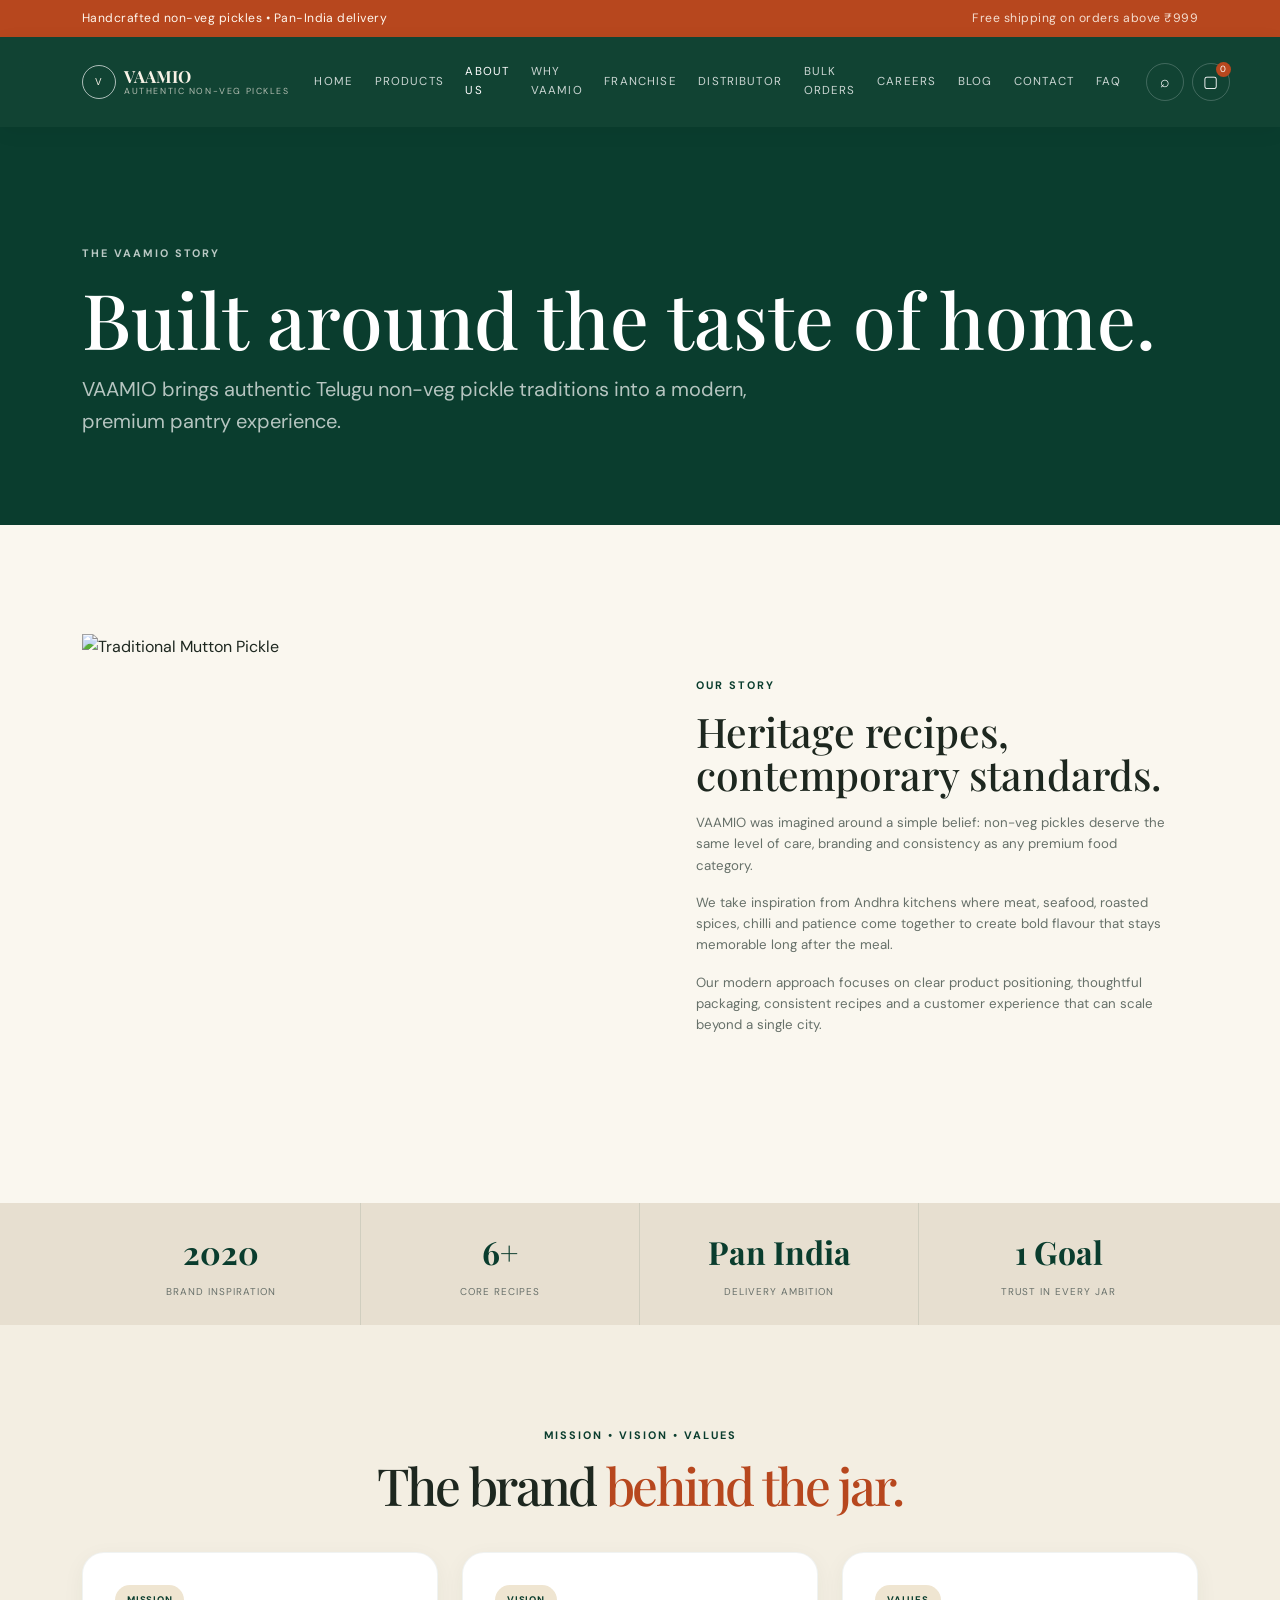
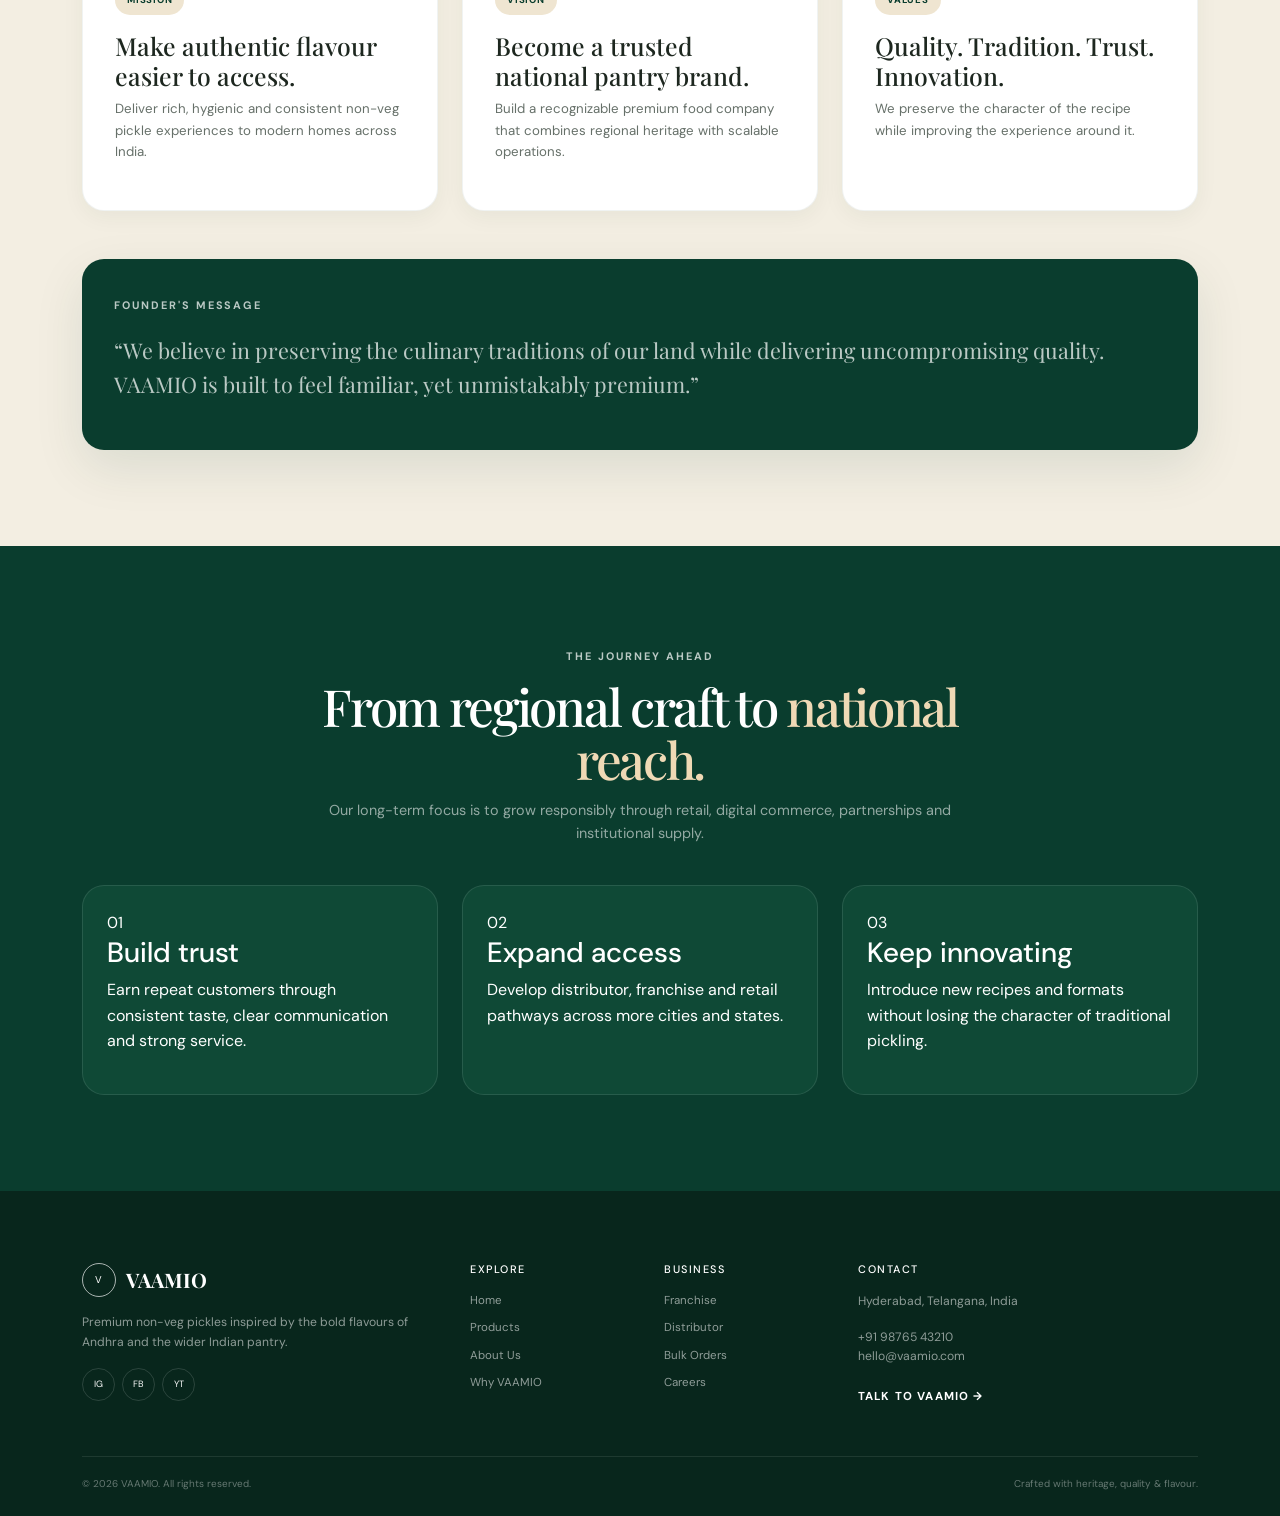
==== about.html @ 987600a8 "Initial Files" ====
<!DOCTYPE html>
<html lang="en">
    <head>
        <meta charset="UTF-8">
        <meta name="viewport" content="width=device-width, initial-scale=1.0">
        <meta name="description" content="Learn about VAAMIO, its Andhra-inspired non-veg pickle philosophy and brand journey.">
        <meta name="theme-color" content="#0a3d2e">
        <title>
            About VAAMIO | Our Story
        </title>
        <link href="https://cdn.jsdelivr.net/npm/bootstrap@5.3.3/dist/css/bootstrap.min.css" rel="stylesheet">
        <link href="https://fonts.googleapis.com/css2?family=DM+Sans:wght@400;500;600;700&family=Playfair+Display:wght@500;600;700&display=swap" rel="stylesheet">
        <link rel="stylesheet" href="index.css">
    </head>
    <body>
        <div class="announcement-bar">
            <div class="container d-flex justify-content-between align-items-center gap-3 flex-wrap">
                <span>
                    Handcrafted non-veg pickles • Pan-India delivery
                </span>
                <span class="announcement-right">
                    Free shipping on orders above ₹999
                </span>
            </div>
        </div>
        <header class="site-header sticky-top">
            <nav class="navbar navbar-expand-xl navbar-dark">
                <div class="container py-2">
                    <a class="navbar-brand d-flex align-items-center gap-2" href="index.html">
                        <span class="brand-mark">
                            V
                        </span>
                        <span>
                            <strong>
                                VAAMIO
                            </strong>
                            <small>
                                Authentic Non-Veg Pickles
                            </small>
                        </span>
                    </a>
                    <button class="navbar-toggler" type="button" data-bs-toggle="collapse" data-bs-target="#mainNav">
                        <span class="navbar-toggler-icon">
                        </span>
                    </button>
                    <div class="collapse navbar-collapse" id="mainNav">
                        <ul class="navbar-nav ms-auto align-items-xl-center gap-xl-1">
                            <li class="nav-item">
                                <a class="nav-link " href="index.html">
                                    Home
                                </a>
                            </li>
                            <li class="nav-item">
                                <a class="nav-link " href="products.html">
                                    Products
                                </a>
                            </li>
                            <li class="nav-item">
                                <a class="nav-link active" href="about.html">
                                    About Us
                                </a>
                            </li>
                            <li class="nav-item">
                                <a class="nav-link " href="why-vaamio.html">
                                    Why VAAMIO
                                </a>
                            </li>
                            <li class="nav-item">
                                <a class="nav-link " href="franchise.html">
                                    Franchise
                                </a>
                            </li>
                            <li class="nav-item">
                                <a class="nav-link " href="distributor.html">
                                    Distributor
                                </a>
                            </li>
                            <li class="nav-item">
                                <a class="nav-link " href="bulk-orders.html">
                                    Bulk Orders
                                </a>
                            </li>
                            <li class="nav-item">
                                <a class="nav-link " href="careers.html">
                                    Careers
                                </a>
                            </li>
                            <li class="nav-item">
                                <a class="nav-link " href="blog.html">
                                    Blog
                                </a>
                            </li>
                            <li class="nav-item">
                                <a class="nav-link " href="contact.html">
                                    Contact
                                </a>
                            </li>
                            <li class="nav-item">
                                <a class="nav-link " href="faq.html">
                                    FAQ
                                </a>
                            </li>
                        </ul>
                        <div class="nav-actions ms-xl-3 mt-3 mt-xl-0 d-flex align-items-center gap-2">
                            <button class="icon-btn" aria-label="Search" data-bs-toggle="modal" data-bs-target="#searchModal">
                                ⌕
                            </button>
                            <button class="icon-btn cart-btn" aria-label="Cart" data-bs-toggle="offcanvas" data-bs-target="#cartCanvas">
                                ▢
                                <span id="cartCount">
                                    0
                                </span>
                            </button>
                        </div>
                    </div>
                </div>
            </nav>
        </header>
        <main>
            <section class="page-hero">
                <div class="container">
                    <span class="eyebrow">
                        THE VAAMIO STORY
                    </span>
                    <h1 class="mt-3">
                        Built around the taste of home.
                    </h1>
                    <p class="mt-3 fs-5">
                        VAAMIO brings authentic Telugu non-veg pickle traditions into a modern, premium pantry experience.
                    </p>
                </div>
            </section>
            <section class="section-shell light-section">
                <div class="container">
                    <div class="row g-5 align-items-center">
                        <div class="col-lg-6 story-image">
                            <img src="https://chachaspickle.in/cdn/shop/files/chacha_s_mutton_product_image.webp?v=1768806171" alt="Traditional Mutton Pickle" loading="lazy" onerror="this.src='https://placehold.co/800x800/e8dfce/0a3d2e?text=Traditional+Mutton+Pickle';">
                        </div>
                        <div class="col-lg-6 story-copy">
                            <span class="eyebrow dark">
                                OUR STORY
                            </span>
                            <h3>
                                Heritage recipes, contemporary standards.
                            </h3>
                            <p>
                                VAAMIO was imagined around a simple belief: non-veg pickles deserve the same level of care, branding and consistency as any premium food category.
                            </p>
                            <p>
                                We take inspiration from Andhra kitchens where meat, seafood, roasted spices, chilli and patience come together to create bold flavour that stays memorable long after the meal.
                            </p>
                            <p>
                                Our modern approach focuses on clear product positioning, thoughtful packaging, consistent recipes and a customer experience that can scale beyond a single city.
                            </p>
                        </div>
                    </div>
                </div>
            </section>
            <section class="stat-strip">
                <div class="container">
                    <div class="row g-0">
                        <div class="col-md-3 stat-box">
                            <strong>
                                2020
                            </strong>
                            <span>
                                Brand inspiration
                            </span>
                        </div>
                        <div class="col-md-3 stat-box">
                            <strong>
                                6+
                            </strong>
                            <span>
                                Core recipes
                            </span>
                        </div>
                        <div class="col-md-3 stat-box">
                            <strong>
                                Pan India
                            </strong>
                            <span>
                                Delivery ambition
                            </span>
                        </div>
                        <div class="col-md-3 stat-box">
                            <strong>
                                1 Goal
                            </strong>
                            <span>
                                Trust in every jar
                            </span>
                        </div>
                    </div>
                </div>
            </section>
            <section class="section-shell">
                <div class="container">
                    <div class="section-heading text-center">
                        <span class="eyebrow dark">
                            MISSION • VISION • VALUES
                        </span>
                        <h2>
                            The brand
                            <span>
                                behind the jar.
                            </span>
                        </h2>
                    </div>
                    <div class="row g-4">
                        <div class="col-lg-4">
                            <article class="info-card">
                                <span class="badge-soft">
                                    MISSION
                                </span>
                                <h3 class="mt-3">
                                    Make authentic flavour easier to access.
                                </h3>
                                <p>
                                    Deliver rich, hygienic and consistent non-veg pickle experiences to modern homes across India.
                                </p>
                            </article>
                        </div>
                        <div class="col-lg-4">
                            <article class="info-card">
                                <span class="badge-soft">
                                    VISION
                                </span>
                                <h3 class="mt-3">
                                    Become a trusted national pantry brand.
                                </h3>
                                <p>
                                    Build a recognizable premium food company that combines regional heritage with scalable operations.
                                </p>
                            </article>
                        </div>
                        <div class="col-lg-4">
                            <article class="info-card">
                                <span class="badge-soft">
                                    VALUES
                                </span>
                                <h3 class="mt-3">
                                    Quality. Tradition. Trust. Innovation.
                                </h3>
                                <p>
                                    We preserve the character of the recipe while improving the experience around it.
                                </p>
                            </article>
                        </div>
                    </div>
                    <div class="quote-card mt-5">
                        <span class="eyebrow">
                            FOUNDER'S MESSAGE
                        </span>
                        <p class="mt-3">
                            “We believe in preserving the culinary traditions of our land while delivering uncompromising quality. VAAMIO is built to feel familiar, yet unmistakably premium.”
                        </p>
                    </div>
                </div>
            </section>
            <section class="journal-section">
                <div class="container">
                    <div class="section-heading text-center light-heading">
                        <span class="eyebrow">
                            THE JOURNEY AHEAD
                        </span>
                        <h2>
                            From regional craft to
                            <span>
                                national reach.
                            </span>
                        </h2>
                        <p>
                            Our long-term focus is to grow responsibly through retail, digital commerce, partnerships and institutional supply.
                        </p>
                    </div>
                    <div class="row g-4">
                        <div class="col-md-4">
                            <article class="journal-card p-4">
                                <span>
                                    01
                                </span>
                                <h3>
                                    Build trust
                                </h3>
                                <p>
                                    Earn repeat customers through consistent taste, clear communication and strong service.
                                </p>
                            </article>
                        </div>
                        <div class="col-md-4">
                            <article class="journal-card p-4">
                                <span>
                                    02
                                </span>
                                <h3>
                                    Expand access
                                </h3>
                                <p>
                                    Develop distributor, franchise and retail pathways across more cities and states.
                                </p>
                            </article>
                        </div>
                        <div class="col-md-4">
                            <article class="journal-card p-4">
                                <span>
                                    03
                                </span>
                                <h3>
                                    Keep innovating
                                </h3>
                                <p>
                                    Introduce new recipes and formats without losing the character of traditional pickling.
                                </p>
                            </article>
                        </div>
                    </div>
                </div>
            </section>
        </main>
        <footer class="site-footer">
            <div class="container">
                <div class="row g-5">
                    <div class="col-lg-4">
                        <a class="footer-brand" href="index.html">
                            <span class="brand-mark">
                                V
                            </span>
                            <strong>
                                VAAMIO
                            </strong>
                        </a>
                        <p class="mt-3">
                            Premium non-veg pickles inspired by the bold flavours of Andhra and the wider Indian pantry.
                        </p>
                        <div class="social-links">
                            <a href="#">
                                IG
                            </a>
                            <a href="#">
                                FB
                            </a>
                            <a href="#">
                                YT
                            </a>
                        </div>
                    </div>
                    <div class="col-6 col-lg-2">
                        <h5>
                            Explore
                        </h5>
                        <div class="footer-links">
                            <a href="index.html">
                                Home
                            </a>
                            <a href="products.html">
                                Products
                            </a>
                            <a href="about.html">
                                About Us
                            </a>
                            <a href="why-vaamio.html">
                                Why VAAMIO
                            </a>
                        </div>
                    </div>
                    <div class="col-6 col-lg-2">
                        <h5>
                            Business
                        </h5>
                        <div class="footer-links">
                            <a href="franchise.html">
                                Franchise
                            </a>
                            <a href="distributor.html">
                                Distributor
                            </a>
                            <a href="bulk-orders.html">
                                Bulk Orders
                            </a>
                            <a href="careers.html">
                                Careers
                            </a>
                        </div>
                    </div>
                    <div class="col-lg-4">
                        <h5>
                            Contact
                        </h5>
                        <p>
                            Hyderabad, Telangana, India
                        </p>
                        <p>
                            +91 98765 43210
                            <br>
                            hello@vaamio.com
                        </p>
                        <a class="text-link" href="contact.html">
                            Talk to VAAMIO →
                        </a>
                    </div>
                </div>
                <div class="footer-bottom d-flex flex-column flex-md-row justify-content-between gap-2 mt-5">
                    <span>
                        © 2026 VAAMIO. All rights reserved.
                    </span>
                    <span>
                        Crafted with heritage, quality & flavour.
                    </span>
                </div>
            </div>
        </footer>
        <div class="modal fade" id="searchModal" tabindex="-1">
            <div class="modal-dialog modal-dialog-centered">
                <div class="modal-content search-modal">
                    <div class="modal-header border-0">
                        <h5 class="modal-title">
                            Search VAAMIO
                        </h5>
                        <button type="button" class="btn-close" data-bs-dismiss="modal">
                        </button>
                    </div>
                    <div class="modal-body pt-0">
                        <input id="searchInput" class="form-control search-input" type="search" placeholder="Try chicken, prawn, mutton...">
                        <div class="search-hints">
                            <button data-search="chicken">
                                Chicken
                            </button>
                            <button data-search="prawn">
                                Prawn
                            </button>
                            <button data-search="mutton">
                                Mutton
                            </button>
                            <button data-search="fish">
                                Fish
                            </button>
                        </div>
                    </div>
                </div>
            </div>
        </div>
        <div class="offcanvas offcanvas-end cart-canvas" tabindex="-1" id="cartCanvas">
            <div class="offcanvas-header">
                <h5>
                    Your cart
                </h5>
                <button type="button" class="btn-close" data-bs-dismiss="offcanvas">
                </button>
            </div>
            <div class="offcanvas-body d-flex flex-column">
                <div id="cartItems" class="cart-items">
                    <div class="empty-cart">
                        Your cart is waiting for its first jar.
                    </div>
                </div>
                <div class="mt-auto pt-4 border-top">
                    <div class="d-flex justify-content-between mb-3">
                        <strong>
                            Subtotal
                        </strong>
                        <strong id="cartTotal">
                            ₹0
                        </strong>
                    </div>
                    <button class="btn btn-dark-green w-100" id="checkoutBtn">
                        Proceed to checkout
                    </button>
                </div>
            </div>
        </div>
        <div class="toast-container position-fixed bottom-0 end-0 p-3">
            <div id="siteToast" class="toast align-items-center border-0">
                <div class="d-flex">
                    <div class="toast-body">
                        Added to cart.
                    </div>
                    <button type="button" class="btn-close me-2 m-auto" data-bs-dismiss="toast">
                    </button>
                </div>
            </div>
        </div>
        <script src="https://cdn.jsdelivr.net/npm/bootstrap@5.3.3/dist/js/bootstrap.bundle.min.js">
        </script>
        <script src="site.js">
        </script>
    </body>
</html>
---- index.css ----
:root{--green:#0a3d2e;
    --green-2:#083324;
    --cream:#f3eee2;
    --paper:#faf7ef;
    --orange:#d46a3b;
    --rust:#b7471e;
    --ink:#1d271f;
    --muted:#68706a;
    --line:rgba(10,61,46,.14);
    --white:#fff;
    --shadow:0 18px 50px rgba(10,61,46,.10)
}
*{
    box-sizing:border-box
}
html{
    scroll-behavior:smooth
}
body
{
    margin:0;
    font-family:'DM Sans',sans-serif;
    background:var(--cream);
    color:var(--ink);
    line-height:1.6
}
a
{
    text-decoration:none;
    color:inherit
}
img
{
    max-width:100%;
    display:block
}
.announcement-bar
{
    background:var(--rust);
    color:#fff8ef;
    font-size:.76rem;
    letter-spacing:.04em;
    padding:.55rem 0
}
.announcement-right
{
    opacity:.85
}
.site-header{
    background:rgba(10,61,46,.97);
    backdrop-filter:blur(14px);
    box-shadow:0 5px 20px rgba(0,0,0,.05)
}
.navbar{
    background:transparent
}
.navbar-brand{
    color:#f8f2e6!important;
    line-height:1
}
.navbar-brand strong{
    font-family:'Playfair Display',serif;font-size:1.05rem;
    display:block
}
.navbar-brand small{
    display:block;
    font-size:.55rem;
    letter-spacing:.18em;
    text-transform:uppercase;
    margin-top:3px;
    opacity:.7
}
.brand-mark{
    width:34px;
    height:34px;
    border:1px solid rgba(255,255,255,.65);
    display:grid;
    place-items:center;
    border-radius:50%;
    font-size:.62rem;
    letter-spacing:.08em
}
.nav-link{
    color:rgba(255,255,255,.78)!important;
    font-size:.72rem;
    text-transform:uppercase;
    letter-spacing:.1em;
    padding:.65rem .55rem!important
}
.nav-link:hover,.nav-link.active{
    color:#fff!important
}
.nav-actions .icon-btn{
    border:1px solid rgba(255,255,255,.2);
    background:transparent;
    color:#fff;
    border-radius:50%;
    width:38px;
    height:38px;
    position:relative
}
.cart-btn span{
    position:absolute;
    right:-2px;top:-2px;
    min-width:15px;
    height:15px;
    border-radius:50%;
    background:var(--rust);
    font-size:.56rem;
    display:grid;
    place-items:center
}
.hero-section{
    background:var(--green);
    padding:4rem 0 0;
    overflow:hidden
}
.hero-visual {
    overflow: hidden;
}
.hero-panel{
    min-height:640px;
    color:#fff
}
.hero-copy{
    padding:4rem 2rem 5rem 0;position:relative;
    z-index:2
}
.eyebrow{
    font-size:.68rem;
    letter-spacing:.18em;
    text-transform:uppercase;
    color:rgba(255,255,255,.72);
    font-weight:700
}
.eyebrow.dark{
    color:var(--green)
}
.hero-copy h1{
    font-family:'Playfair Display',serif;font-size:clamp(3.15rem,6vw,5.6rem);
    line-height:.98;
    margin:1.25rem 0 1.1rem;
    letter-spacing:-.05em
}
.hero-copy h1 em{
    font-style:normal;
    color:#f0dfc2
}
.hero-copy .lead{
    max-width:570px;
    color:rgba(255,255,255,.72);
    font-size:1rem
}
.btn{
    border-radius:999px;
    padding:.82rem 1.2rem;
    font-size:.78rem;
    font-weight:700;
    letter-spacing:.04em
}
.btn-primary-cream{
    background:#f3dfbd;
    color:var(--green);
    border:1px solid #f3dfbd
}
.btn-primary-cream:hover{
    background:#fff4df;
    color:var(--green)
}
.btn-dark-green{
    background:var(--green);
    color:#fff;border:1px solid var(--green)
}
.btn-dark-green:hover{
    background:var(--green-2);
    color:#fff
}
.btn-outline-light{
    border-width:1px
}
.hero-stats{
    border-top:1px solid rgba(255,255,255,.16);
    padding-top:1rem;
    max-width:600px
}
.hero-stats strong{
    display:block;
    font-size:1.2rem
}
.hero-stats span{
    display:block;
    font-size:.64rem;
    color:rgba(255,255,255,.52);
    text-transform:uppercase;
    letter-spacing:.08em
}
.hero-visual{
    min-height:640px;
    position:relative;
    display:flex;
    align-items:end;
    justify-content:center
}
.hero-orbit{
    position:absolute;
    border:1px solid rgba(255,255,255,.13);
    border-radius:50%;left:50%;top:50%;
    transform:translate(-50%,-45%)
}
.hero-orbit-one{
    width:580px;height:580px
}
.hero-orbit-two{
    width:390px;
    height:390px;
    border-color:rgba(255,255,255,.1)
}
.hero-badge{
    position:absolute;
    top:23%;
    left:12%;
    width:94px;
    height:94px;
    border-radius:50%;
    background:#f3dfbd;
    color:var(--green);
    display:grid;
    place-items:center;
    text-align:center;
    font-size:.6rem;
    line-height:1.1;
    letter-spacing:.08em;
    z-index:2;
    box-shadow:0 10px 40px rgba(0,0,0,.18)
}
.hero-badge strong{
    font-size:.7rem
}
.jar-shadow{
    position:absolute;
    bottom:8%;
    width:290px;
    height:35px;
    border-radius:50%;
    background:rgba(0,0,0,.26);
    filter:blur(18px)
}
.hero-jar{
    height:560px;
    width:560px;
    object-fit:contain;
    position:relative;
    z-index:1;
    filter:drop-shadow(0 25px 25px rgba(0,0,0,.22))
}
.trust-strip{
    background:var(--green-2);
    color:#fff;
    padding:1.1rem 0
}
.trust-item{
    display:flex;
    justify-content:center;
    align-items:center;
    gap:.7rem;padding:1.1rem 1rem;
    border-right:1px solid rgba(255,255,255,.12)
}
.trust-item:last-child{
    border-right:0
}
.trust-item strong,.trust-item span{
    display:block;
    text-align:left
}
.trust-item strong{
    font-size:.76rem
}
.trust-item span{
    font-size:.62rem;
    color:rgba(255,255,255,.48)
}
.trust-icon{
    width:30px;
    height:30px;
    border:1px solid rgba(255,255,255,.18);
    border-radius:50%;
    display:grid;
    place-items:center;
    font-size:.72rem
}
.section-shell{
    padding:6rem 0
}
.light-section{
    background:var(--paper)
}
.section-heading{
    max-width:760px;
    margin:0 auto 2.5rem
}
.section-heading h2{
    font-family:'Playfair Display',serif;font-size:clamp(2.5rem,4vw,4.1rem);
    letter-spacing:-.045em;
    line-height:1.05;margin:.75rem 0
}
.section-heading h2 span{
    color:var(--rust)
}
.section-heading p{
    color:var(--muted);
    font-size:.9rem;
    max-width:640px;
    margin:0 auto
}
.feature-card{
    border-radius:28px;
    min-height:290px;
    position:relative;
    overflow:hidden;
    padding:2rem;
    display:flex;
    align-items:end;
    box-shadow:var(--shadow)
}
.feature-dark{
    background:var(--green);
    color:#fff
}
.feature-cream{
    background:#dfd2ba;
    color:var(--green)
}
.feature-copy{
    position:relative;
    z-index:2;
    max-width:62%
}
.feature-copy h3{
    font-family:'Playfair Display',serif;font-size:2rem;
    line-height:1.05;
    margin:.6rem 0
}
.feature-copy p{
    font-size:.78rem;
    max-width:330px;
    opacity:.75
}
.small-label{
    font-size:.62rem;
    letter-spacing:.15em;
    font-weight:700;
    opacity:.7
}
.text-link{
    font-size:.72rem;
    text-transform:uppercase;
    letter-spacing:.1em;
    font-weight:700
}
.feature-card img{
    position:absolute;
    right:-6%;
    bottom:-12%;
    width:55%;
    height:125%;
    object-fit:contain;
    z-index:1;
    filter:drop-shadow(0 20px 20px rgba(0,0,0,.12))
}
.filter-pills{
    display:flex;
    justify-content:center;
    gap:.5rem;
    flex-wrap:wrap;
    margin:2rem 0 2.25rem
}
.filter-pill{
    border:1px solid var(--line);
    background:transparent;
    color:var(--green);
    border-radius:999px;
    padding:.55rem .95rem;
    font-size:.62rem;
    letter-spacing:.09em;
    text-transform:uppercase;
    font-weight:700
}
.filter-pill.active,.filter-pill:hover{
    background:var(--green);
    color:#fff;
    border-color:var(--green)
}
.product-card{
    height:100%;
    background:#f0ece2;
    border:1px solid rgba(10,61,46,.06);
    border-radius:22px
    ;overflow:hidden;
    transition:.3s;
    box-shadow:0 4px 20px rgba(10,61,46,.05)
}
.product-card:hover{
    transform:translateY(-7px);
    box-shadow:0 20px 45px rgba(10,61,46,.11)
}
.product-image{
    height:315px;
    background:#e6dfd0;
    position:relative;
    display:grid;
    place-items:center;
    padding:1.2rem
}
.product-image img{
    width:100%;
    height:100%;
    object-fit:contain;
    mix-blend-mode:multiply
}
.product-tag{
    position:absolute;
    left:14px;
    top:14px;
    background:var(--green);
    color:#fff;
    border-radius:999px;
    padding:.45rem .6rem;
    font-size:.55rem;
    letter-spacing:.1em;
    font-weight:700;
    z-index:2
}
.product-tag.warm{
    background:var(--rust)
}
.wish{
    position:absolute;
    right:13px;
    top:13px;
    width:30px;
    height:30px;
    border:0;
    background:rgba(255,255,255,.88);
    border-radius:50%;
    z-index:2;
    font-size:1rem;
    color:var(--green)
}
.product-info{
    padding:1rem
}
.product-type{
    font-size:.58rem;
    color:#8d948e;
    text-transform:uppercase;
    letter-spacing:.14em;font-weight:700
}
.product-info h3{
    font-family:'Playfair Display',serif;font-size:1.25rem;margin:.35rem 0 .25rem
}
.rating{
    font-size:.65rem;
    color:#9d531f
}
.rating small{
    color:#8d948e;
    margin-left:.3rem
}
.product-bottom{
    display:flex;
    align-items:center;
    justify-content:space-between;
    margin-top:1rem;
    padding-top:1rem;
    border-top:1px solid rgba(10,61,46,.1)
}
.product-bottom strong{
    font-size:1rem
}
.add-btn{
    border:0;
    background:var(--green);
    color:#fff;
    border-radius:999px;
    padding:.52rem .8rem;
    font-size:.6rem;
    font-weight:700
}
.add-btn:hover{
    background:var(--rust)
}
.statement-banner{
    background:var(--green);
    color:#fff;
    overflow:hidden;
    padding:6rem 0
}
.statement-inner h2{
    font-family:'Playfair Display',serif;
    font-size:clamp(2.8rem,5vw,4.8rem);
    line-height:1;
    letter-spacing:-.045em;
    margin:1rem 0
}
.statement-inner h2 span{
        color:#f1dcb9
}
.statement-inner p{
        max-width:580px;
        color:rgba(255,255,255,.68);
        font-size:.9rem
    }
.round-product-wrap{
        width:390px;
        height:390px;
        margin:auto;
        border-radius:50%;
        background:#f0e6d4;
        display:grid;
        place-items:center;
        position:relative
    }
    .round-product-wrap:before{
        content:'';
        position:absolute;
        inset:22px;
        border:1px solid rgba(10,61,46,.14);
        border-radius:50%
    }
    .round-product-wrap img{
        width:78%;
        height:78%;
        object-fit:contain;
        filter:drop-shadow(0 20px 20px rgba(0,0,0,.18));
        z-index:1
    }
    .process-card,.info-card,.job-card,.blog-card,.contact-card,.faq-card,.partner-card{
        background:#fff;border:1px solid rgba(10,61,46,.06);
        border-radius:22px;box-shadow:0 6px 22px rgba(10,61,46,.05);
        height:100%;padding:2rem
    }
    .process-card{
        background:#ece7dc;min-height:280px;
        position:relative
    }
    .process-no{
        position:absolute;
        right:1.25rem;
        top:1rem;
        font-size:.65rem;
        letter-spacing:.15em;
        color:#929a94
    }
    .process-icon{
        width:46px;
        height:46px;
        border-radius:50%;
        background:var(--green);
        color:#fff;
        display:grid;
        place-items:center;
        font-size:1rem;
        margin-bottom:1.2rem
    }
    .process-card h3,.info-card h3,.job-card h3,.blog-card h3,.contact-card h3,.faq-card h3,.partner-card h3{
        font-family:'Playfair Display',serif;
        font-size:1.55rem
    }
    .story-feature{
        background:#ded5c5;
        border-radius:28px;
        overflow:hidden
    }
    .story-image{
        min-height:460px
    }
    .story-image img{
        width:100%;
        height:100%;
        object-fit:cover
    }
    .story-copy{
        padding:3.5rem;
        display:flex;
        flex-direction:column;
        justify-content:center
    }
    .story-copy h3{
        font-family:'Playfair Display',serif;font-size:2.55rem;line-height:1.05;margin:1rem 0
    }
    .story-copy p,.info-card p,.job-card p,.blog-card p,.contact-card p,.faq-card p,.partner-card p{
        color:#667069;font-size:.83rem
    }
    .journal-section{
        background:var(--green);color:#fff;padding:6rem 0
    }.light-heading p{
        color:rgba(255,255,255,.56)
    }.light-heading h2 span{
        color:#efd9b5
    }
    .journal-card{
        background:#0f4936;border:1px solid rgba(255,255,255,.1);border-radius:22px;overflow:hidden;height:100%
    }
    .journal-image{
        height:280px;background:#d8ceb9
    }
    .journal-image img{
        width:100%;height:100%;object-fit:cover
    }
    .journal-copy{
        padding:1.25rem
    }
    .journal-copy span{
        font-size:.58rem;letter-spacing:.14em;color:#b8c6bf;font-weight:700
    }
    .journal-copy h3{
        font-family:'Playfair Display',serif;font-size:1.6rem;line-height:1.1;margin:.7rem 0 1.1rem
    }
    .journal-copy a{
        font-size:.7rem;text-transform:uppercase;letter-spacing:.1em;font-weight:700;color:#efd9b5
    }
    .social-proof{
        padding-top:5.5rem
    }
    .social-grid img{
        width:100%;aspect-ratio:1/1;object-fit:cover;border-radius:16px
    }.newsletter-section{
        background:#0d3427;color:#fff;padding:5.5rem 0
    }.newsletter-inner{
        max-width:760px;margin:auto
    }
    .newsletter-inner h2{
        font-family:'Playfair Display',serif;font-size:clamp(2.3rem,4vw,3.8rem);margin:1rem 0
    }.newsletter-inner p{
        color:rgba(255,255,255,.58);font-size:.88rem
    }
    .newsletter-form{
        max-width:560px;display:flex;gap:.5rem;margin-top:1.75rem
    }
    .newsletter-form input{
        height:48px;
        border-radius:999px;
        background:rgba(255,255,255,.08);
        border:1px solid rgba(255,255,255,.16);
        color:#fff;
        padding:0 1rem;
        font-size:.75rem
    }
    .newsletter-form input::placeholder{color:rgba(255,255,255,.45)}
    .newsletter-form .btn{background:#f2dcb8;color:var(--green);min-width:100px}
    .newsletter-msg{display:block;min-height:1.1rem;margin-top:.75rem;color:#cfe1d8;font-size:.65rem}
    .site-footer{background:#08261c;color:#fff;padding:4.5rem 0 1.5rem}
    .footer-brand{display:inline-flex;align-items:center;gap:.6rem}
    .footer-brand strong{font-family:'Playfair Display',serif;font-size:1.25rem}
    .site-footer p{color:rgba(255,255,255,.54);font-size:.76rem;max-width:370px}
    .site-footer h5{font-size:.68rem;text-transform:uppercase;letter-spacing:.14em;margin-bottom:1rem}
    .site-footer .footer-links a{display:block;color:rgba(255,255,255,.55);font-size:.72rem;margin:.55rem 0}
    .social-links{display:flex;gap:.45rem}
    .social-links a{width:33px;height:33px;border:1px solid rgba(255,255,255,.14);border-radius:50%;display:grid;place-items:center;font-size:.57rem}
    .footer-bottom{border-top:1px solid rgba(255,255,255,.09);padding-top:1.2rem;color:rgba(255,255,255,.38);font-size:.62rem}
    .page-hero{background:var(--green);color:#fff;padding:7rem 0 4.5rem}
    .page-hero h1{font-family:'Playfair Display',serif;font-size:clamp(3rem,6vw,5.5rem);line-height:1}
    .page-hero p{max-width:720px;color:rgba(255,255,255,.7)}
    .metric{background:rgba(255,255,255,.05);border:1px solid rgba(255,255,255,.1);padding:1.2rem;border-radius:16px}
    .metric strong{display:block;font-size:1.4rem}
    .metric span{font-size:.65rem;text-transform:uppercase;letter-spacing:.1em;color:rgba(255,255,255,.48)}
    .check-list{list-style:none;padding:0;margin:0}
    .check-list li{padding:.55rem 0;border-bottom:1px solid var(--line);font-size:.82rem;color:#59635c}
    .check-list li:last-child{border-bottom:0}
    .check-list li::before{content:'✓';color:var(--rust);font-weight:700;margin-right:.6rem}
    .table-clean{--bs-table-bg:transparent;border-color:var(--line)}
    .table-clean th{font-size:.68rem;text-transform:uppercase;letter-spacing:.12em;color:var(--muted)}
    .table-clean td{font-size:.8rem}
    .accordion-button{font-size:.8rem;font-weight:700;color:var(--green);background:var(--paper)}
    .accordion-item{border:1px solid var(--line);border-radius:14px!important;overflow:hidden;margin-bottom:.8rem}
    .form-control,.form-select{border-radius:14px;border:1px solid var(--line);padding:.85rem 1rem}
    .form-control:focus,.form-select:focus{border-color:var(--green);box-shadow:0 0 0 .2rem rgba(10,61,46,.1)}
    .contact-row{display:flex;gap:.8rem;align-items:flex-start;padding:1rem 0;border-bottom:1px solid var(--line)}
    .contact-row:last-child{border-bottom:0}
    .contact-row .icon{width:38px;height:38px;border-radius:50%;background:#ece7dc;display:grid;place-items:center;color:var(--green);flex:0 0 auto}
    .contact-row strong,.contact-row span{display:block}
    .contact-row span{font-size:.8rem;color:var(--muted)}.stat-strip{background:#e7dfd0}
    .stat-box{padding:1.4rem;text-align:center;border-right:1px solid rgba(10,61,46,.1)}
    .stat-box:last-child{border-right:0}
    .stat-box strong{font-family:'Playfair Display',serif;font-size:2rem;color:var(--green);display:block}
    .stat-box span{font-size:.62rem;color:var(--muted);text-transform:uppercase;letter-spacing:.1em}
    .quote-card{background:var(--green);color:#fff;border-radius:22px;padding:2rem;box-shadow:var(--shadow)}
    .quote-card p{color:rgba(255,255,255,.72);font-family:'Playfair Display',serif;font-size:1.35rem}
    .badge-soft{display:inline-block;background:#efe5d1;color:var(--green);padding:.45rem .75rem;border-radius:999px;font-size:.6rem;font-weight:700;letter-spacing:.08em}
    .blog-list-card{background:#fff;border:1px solid rgba(10,61,46,.06);border-radius:22px;overflow:hidden;height:100%;box-shadow:0 5px 22px rgba(10,61,46,.05)}
    .blog-list-card img{width:100%;height:240px;object-fit:cover}.blog-list-card .p-4{padding:1.5rem!important}
    .mini-kicker{font-size:.6rem;text-transform:uppercase;letter-spacing:.14em;color:var(--rust);font-weight:700}
    .page-number{width:40px;height:40px;border-radius:50%;display:grid;place-items:center;border:1px solid var(--line);font-size:.7rem;color:var(--green)}
    .page-number.active{background:var(--green);color:#fff}
    .search-modal,.cart-canvas{background:var(--paper);color:var(--green)}
    .search-input{height:55px;border-radius:16px;border:1px solid var(--line);background:#fff;font-size:.8rem}
    .search-hints{display:flex;gap:.5rem;flex-wrap:wrap;margin-top:1rem}
    .search-hints button{border:1px solid var(--line);background:transparent;border-radius:999px;padding:.5rem .8rem;font-size:.65rem;color:var(--green)}
.cart-items{display:grid;gap:.75rem}
.cart-line{background:#eee7d9;border-radius:14px;padding:.8rem;display:flex;justify-content:space-between;gap:1rem;align-items:center}
.cart-line small{display:block;color:#8d948e;font-size:.6rem}
.remove-line{background:none;border:0;color:var(--rust);font-size:.6rem}
.empty-cart{padding:2rem 1rem;text-align:center;color:#89918b;font-size:.75rem;border:1px dashed var(--line);border-radius:16px}
.toast{background:var(--green);color:#fff}
@media(max-width:991.98px){.hero-section{padding-top:2rem}.hero-copy{padding:3rem 0 2rem}
.hero-panel{min-height:auto}
.hero-visual{min-height:520px}
.hero-visual {
    overflow: hidden;
}
.hero-jar{height:500px;width:500px}
.hero-badge{top:12%;left:8%}
.hero-orbit-one{width:500px;height:500px}
.trust-item{border-right:0;border-bottom:1px solid rgba(255,255,255,.1);justify-content:flex-start}
.trust-item:last-child{border-bottom:0}.nav-actions{padding-bottom:1rem}
.feature-copy{max-width:58%}
.feature-card img{width:58%}}
@media(max-width:767.98px){
    .announcement-right{display:none}
.hero-copy h1{font-size:3.05rem}
.hero-visual{min-height:430px}
.hero-visual {
    overflow: hidden;
}
.hero-jar{height:400px;width:400px}
.hero-orbit-one{width:410px;height:410px}
.hero-orbit-two{width:290px;height:290px}
.hero-badge{width:76px;height:76px;left:3%;top:15%;font-size:.5rem}
.hero-badge strong{font-size:.58rem}
.feature-card{min-height:340px}
.feature-copy{max-width:60%}
.feature-card img{right:-10%;width:64%}
.product-image{height:230px}
.product-info h3{font-size:1.05rem}
.story-image{min-height:330px}
.story-copy{padding:2rem}
.story-copy h3{font-size:2.1rem}
.round-product-wrap{width:300px;height:300px}
.newsletter-form{flex-direction:column}
.newsletter-form .btn{width:100%}
.site-footer{padding-top:3.5rem}
.page-hero{padding:6rem 0 3.5rem}
.stat-box{border-right:0;border-bottom:1px solid rgba(10,61,46,.1)}
.stat-box:last-child{border-bottom:0}}
@media(max-width:480px){
    .hero-copy h1{font-size:2.65rem}.hero-stats{display:none}
    .hero-visual{min-height:350px}
    .hero-jar{height:320px;width:320px}
    .hero-orbit-one{width:330px;height:330px}
 .hero-orbit-two{width:240px;height:240px}
 .feature-card{min-height:300px;padding:1.25rem}
 .feature-copy{max-width:70%}
 .feature-copy h3{font-size:1.55rem}
 .product-image{height:190px}
 .product-bottom{align-items:flex-start;gap:.5rem;flex-direction:column}
 .add-btn{width:100%}
 .section-shell,.journal-section,.statement-banner,.newsletter-section{padding:4.3rem 0}
 .section-heading h2{font-size:2.6rem}
}
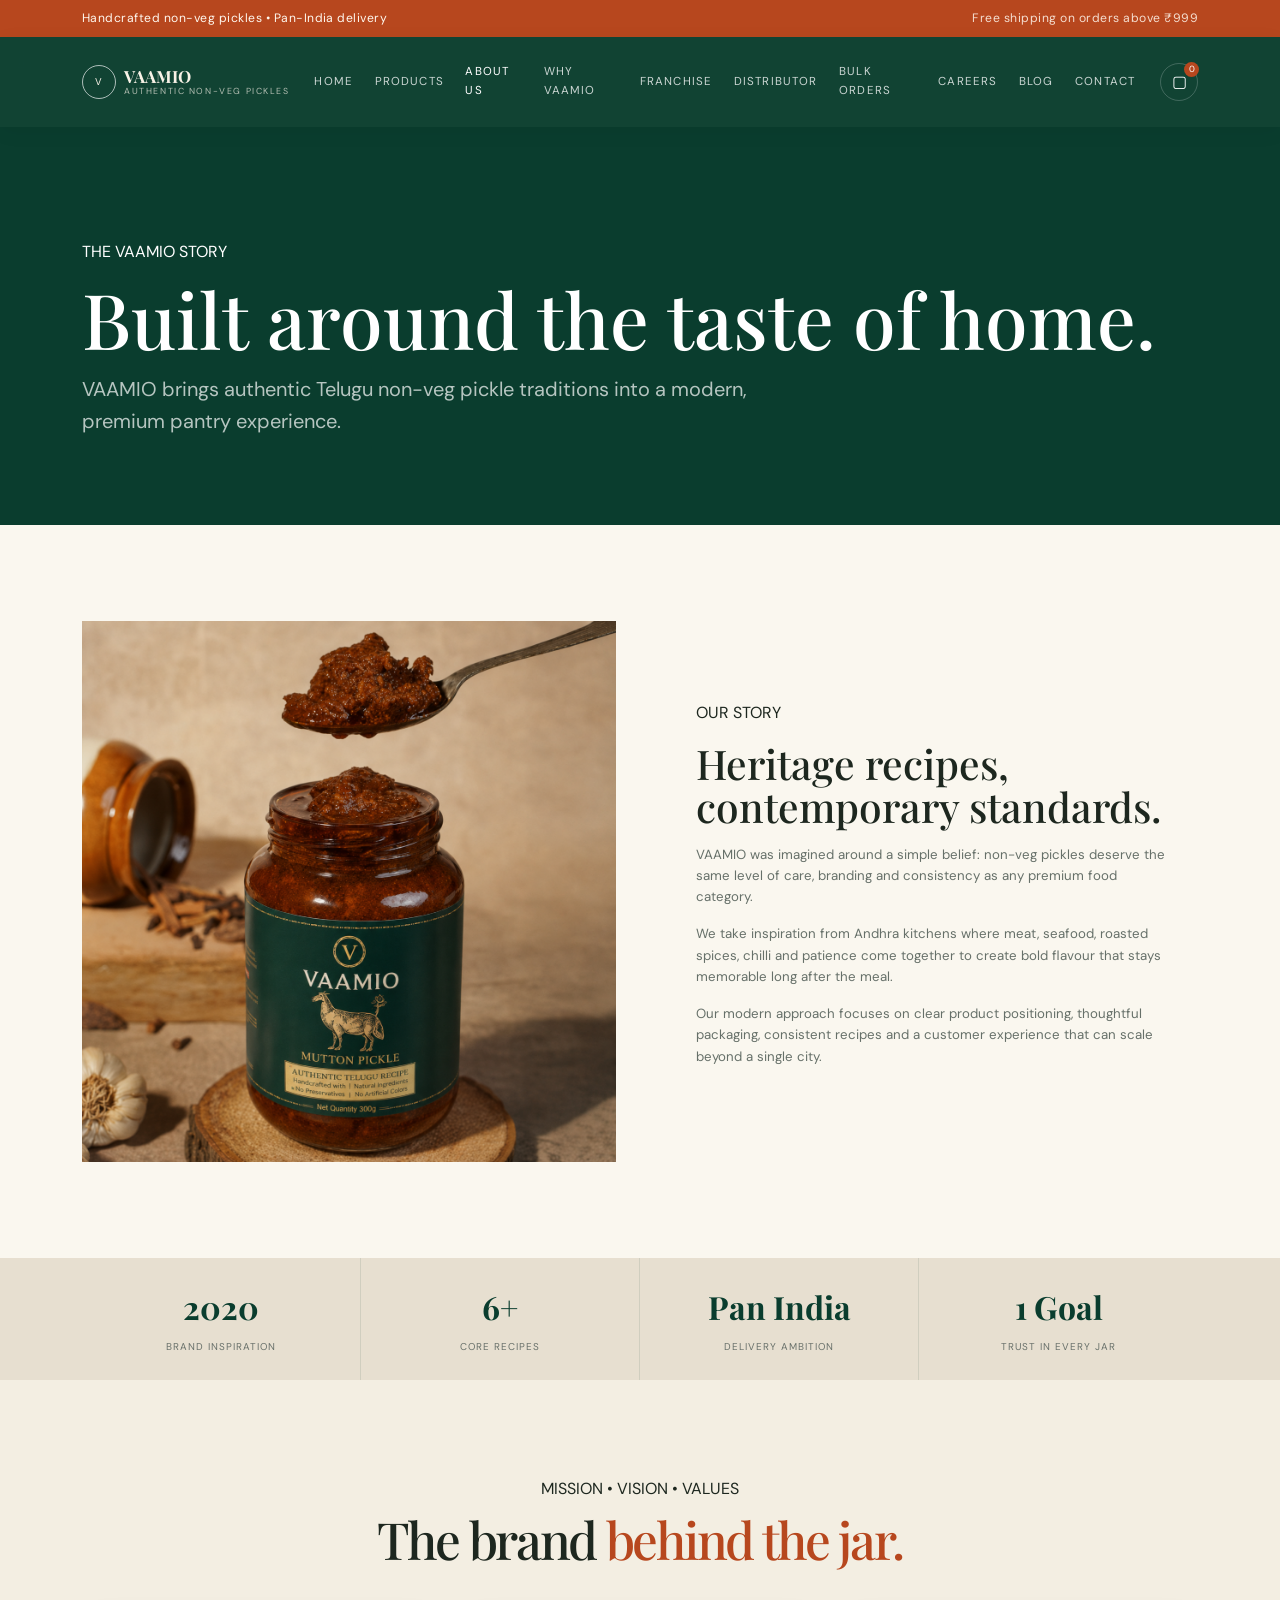
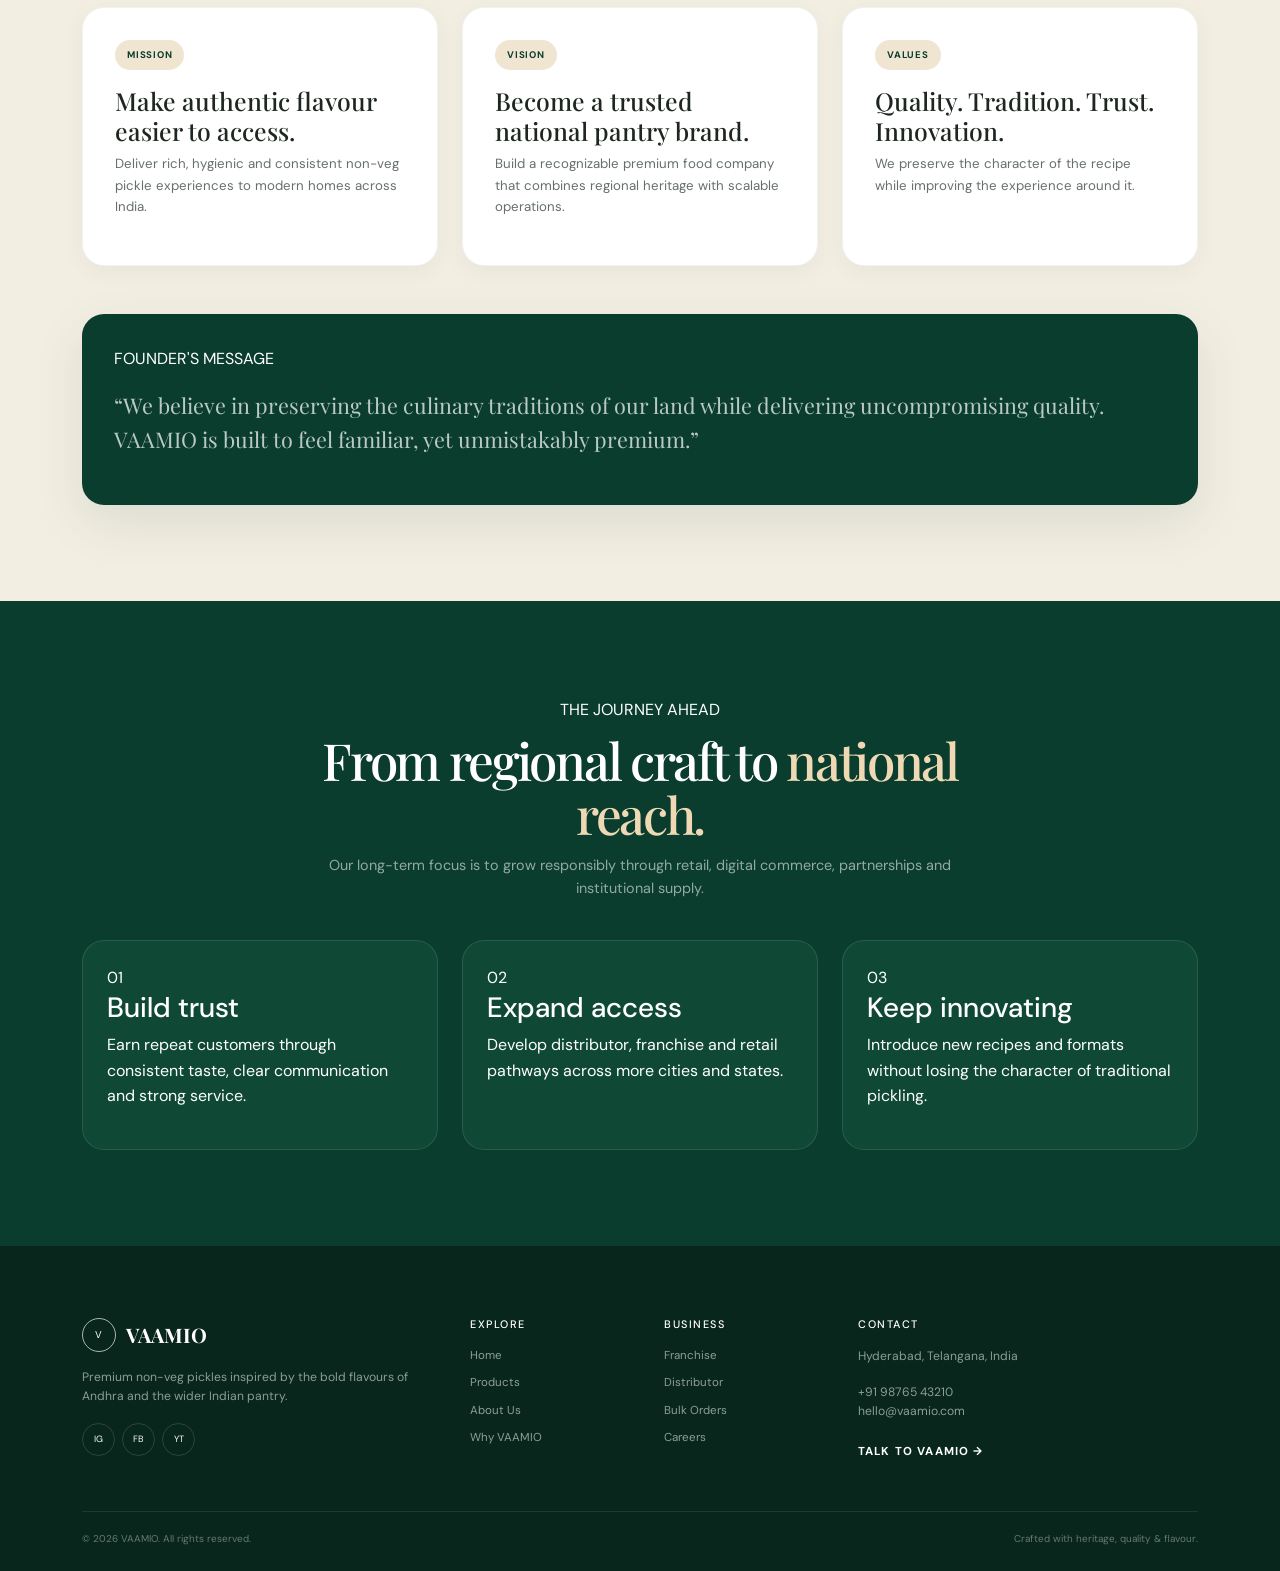
==== commit ced57342: "Initial Files" ====
--- a/about.html
+++ b/about.html
@@ -51,7 +51,7 @@
                                 </a>
                             </li>
                             <li class="nav-item">
-                                <a class="nav-link " href="products.html">
+                                <a class="nav-link " href="Products.html">
                                     Products
                                 </a>
                             </li>
@@ -95,16 +95,18 @@
                                     Contact
                                 </a>
                             </li>
+                            <!--
                             <li class="nav-item">
                                 <a class="nav-link " href="faq.html">
                                     FAQ
                                 </a>
-                            </li>
+                            </li>-->
                         </ul>
                         <div class="nav-actions ms-xl-3 mt-3 mt-xl-0 d-flex align-items-center gap-2">
+                           <!--
                             <button class="icon-btn" aria-label="Search" data-bs-toggle="modal" data-bs-target="#searchModal">
                                 ⌕
-                            </button>
+                            </button>-->
                             <button class="icon-btn cart-btn" aria-label="Cart" data-bs-toggle="offcanvas" data-bs-target="#cartCanvas">
                                 ▢
                                 <span id="cartCount">
@@ -134,7 +136,7 @@
                 <div class="container">
                     <div class="row g-5 align-items-center">
                         <div class="col-lg-6 story-image">
-                            <img src="https://chachaspickle.in/cdn/shop/files/chacha_s_mutton_product_image.webp?v=1768806171" alt="Traditional Mutton Pickle" loading="lazy" onerror="this.src='https://placehold.co/800x800/e8dfce/0a3d2e?text=Traditional+Mutton+Pickle';">
+                            <img src="mutton pickle.png" alt="Traditional Mutton Pickle" loading="lazy" onerror="this.src='https://placehold.co/800x800/e8dfce/0a3d2e?text=Traditional+Mutton+Pickle';">
                         </div>
                         <div class="col-lg-6 story-copy">
                             <span class="eyebrow dark">
@@ -353,7 +355,7 @@
                             <a href="index.html">
                                 Home
                             </a>
-                            <a href="products.html">
+                            <a href="Products.html">
                                 Products
                             </a>
                             <a href="about.html">
--- a/index.css
+++ b/index.css
@@ -1,760 +1,2209 @@
-
-:root{--green:#0a3d2e;
-    --green-2:#083324;
-    --cream:#f3eee2;
-    --paper:#faf7ef;
-    --orange:#d46a3b;
-    --rust:#b7471e;
-    --ink:#1d271f;
-    --muted:#68706a;
-    --line:rgba(10,61,46,.14);
-    --white:#fff;
-    --shadow:0 18px 50px rgba(10,61,46,.10)
-}
-*{
-    box-sizing:border-box
-}
-html{
-    scroll-behavior:smooth
-}
-body
-{
-    margin:0;
-    font-family:'DM Sans',sans-serif;
-    background:var(--cream);
-    color:var(--ink);
-    line-height:1.6
-}
-a
-{
-    text-decoration:none;
-    color:inherit
-}
-img
-{
-    max-width:100%;
-    display:block
-}
-.announcement-bar
-{
-    background:var(--rust);
-    color:#fff8ef;
-    font-size:.76rem;
-    letter-spacing:.04em;
-    padding:.55rem 0
-}
-.announcement-right
-{
-    opacity:.85
-}
-.site-header{
-    background:rgba(10,61,46,.97);
-    backdrop-filter:blur(14px);
-    box-shadow:0 5px 20px rgba(0,0,0,.05)
-}
-.navbar{
-    background:transparent
-}
-.navbar-brand{
-    color:#f8f2e6!important;
-    line-height:1
-}
-.navbar-brand strong{
-    font-family:'Playfair Display',serif;font-size:1.05rem;
-    display:block
-}
-.navbar-brand small{
-    display:block;
-    font-size:.55rem;
-    letter-spacing:.18em;
-    text-transform:uppercase;
-    margin-top:3px;
-    opacity:.7
-}
-.brand-mark{
-    width:34px;
-    height:34px;
-    border:1px solid rgba(255,255,255,.65);
-    display:grid;
-    place-items:center;
-    border-radius:50%;
-    font-size:.62rem;
-    letter-spacing:.08em
-}
-.nav-link{
-    color:rgba(255,255,255,.78)!important;
-    font-size:.72rem;
-    text-transform:uppercase;
-    letter-spacing:.1em;
-    padding:.65rem .55rem!important
-}
-.nav-link:hover,.nav-link.active{
-    color:#fff!important
-}
-.nav-actions .icon-btn{
-    border:1px solid rgba(255,255,255,.2);
-    background:transparent;
-    color:#fff;
-    border-radius:50%;
-    width:38px;
-    height:38px;
-    position:relative
-}
-.cart-btn span{
-    position:absolute;
-    right:-2px;top:-2px;
-    min-width:15px;
-    height:15px;
-    border-radius:50%;
-    background:var(--rust);
-    font-size:.56rem;
-    display:grid;
-    place-items:center
-}
-.hero-section{
-    background:var(--green);
-    padding:4rem 0 0;
-    overflow:hidden
-}
-.hero-visual {
+:root {
+    --forest: #073d2d;
+    --forest2: #0b503d;
+    --green: #0a3d2e;
+    --green-2: #083324;
+    --cream: #f3eee2;
+    --paper: #faf7ef;
+    --orange: #d46a3b;
+    --rust: #b7471e;
+    --ink: #1d271f;
+    --muted: #68706a;
+    --line: rgba(10,61,46,.14);
+    --white: #fff;
+    --shadow: 0 18px 50px rgba(10,61,46,.10);
+}
+
+/* =========================================================
+   GLOBAL
+========================================================= */
+
+html {
+    width: 100%;
+    min-height: 100%;
+    margin: 0;
+    padding: 0;
+    box-sizing: border-box;
+}
+
+*,
+*::before,
+*::after {
+    box-sizing: inherit;
+}
+
+body {
+    width: 100%;
+    min-height: 100vh;
+    margin: 0;
+    padding: 0;
+
+    font-family: 'DM Sans', sans-serif;
+    background: var(--cream);
+    color: var(--ink);
+    line-height: 1.6;
+
+    overflow-x: hidden;
+}
+
+a {
+    text-decoration: none;
+    color: inherit;
+}
+
+img {
+    max-width: 100%;
+    display: block;
+}
+
+/* =========================================================
+   ANNOUNCEMENT / HEADER
+========================================================= */
+
+.announcement-bar {
+    background: var(--rust);
+    color: #fff8ef;
+    font-size: .76rem;
+    letter-spacing: .04em;
+    padding: .55rem 0;
+}
+
+.announcement-right {
+    opacity: .85;
+}
+
+.site-header {
+    background: rgba(10,61,46,.97);
+    backdrop-filter: blur(14px);
+    box-shadow: 0 5px 20px rgba(0,0,0,.05);
+}
+
+.navbar {
+    background: transparent;
+}
+
+.navbar-brand {
+    color: #f8f2e6 !important;
+    line-height: 1;
+}
+
+.navbar-brand strong {
+    font-family: 'Playfair Display', serif;
+    font-size: 1.05rem;
+    display: block;
+}
+
+.navbar-brand small {
+    display: block;
+    font-size: .55rem;
+    letter-spacing: .18em;
+    text-transform: uppercase;
+    margin-top: 3px;
+    opacity: .7;
+}
+
+.brand-mark {
+    width: 34px;
+    height: 34px;
+    border: 1px solid rgba(255,255,255,.65);
+    display: grid;
+    place-items: center;
+    border-radius: 50%;
+    font-size: .62rem;
+    letter-spacing: .08em;
+}
+
+.nav-link {
+    color: rgba(255,255,255,.78) !important;
+    font-size: .72rem;
+    text-transform: uppercase;
+    letter-spacing: .1em;
+    padding: .65rem .55rem !important;
+}
+
+.nav-link:hover,
+.nav-link.active {
+    color: #fff !important;
+}
+
+.nav-actions .icon-btn {
+    border: 1px solid rgba(255,255,255,.2);
+    background: transparent;
+    color: #fff;
+    border-radius: 50%;
+    width: 38px;
+    height: 38px;
+    position: relative;
+}
+
+.cart-btn span {
+    position: absolute;
+    right: -2px;
+    top: -2px;
+    min-width: 15px;
+    height: 15px;
+    border-radius: 50%;
+    background: var(--rust);
+    font-size: .56rem;
+    display: grid;
+    place-items: center;
+}
+
+/* =========================================================
+   HERO
+========================================================= */
+
+.hero {
+    background: var(--forest);
+    padding: 2rem 0 0;
+}
+
+.hero-inner {
+    background: var(--forest2);
+    min-height: 610px;
+    display: grid;
+    grid-template-columns: 1fr 1fr;
+    position: relative;
     overflow: hidden;
 }
-.hero-panel{
-    min-height:640px;
-    color:#fff
-}
-.hero-copy{
-    padding:4rem 2rem 5rem 0;position:relative;
-    z-index:2
-}
-.eyebrow{
-    font-size:.68rem;
-    letter-spacing:.18em;
-    text-transform:uppercase;
-    color:rgba(255,255,255,.72);
-    font-weight:700
-}
-.eyebrow.dark{
-    color:var(--green)
-}
-.hero-copy h1{
-    font-family:'Playfair Display',serif;font-size:clamp(3.15rem,6vw,5.6rem);
-    line-height:.98;
-    margin:1.25rem 0 1.1rem;
-    letter-spacing:-.05em
-}
-.hero-copy h1 em{
-    font-style:normal;
-    color:#f0dfc2
-}
-.hero-copy .lead{
-    max-width:570px;
-    color:rgba(255,255,255,.72);
-    font-size:1rem
-}
-.btn{
-    border-radius:999px;
-    padding:.82rem 1.2rem;
-    font-size:.78rem;
-    font-weight:700;
-    letter-spacing:.04em
-}
-.btn-primary-cream{
-    background:#f3dfbd;
-    color:var(--green);
-    border:1px solid #f3dfbd
-}
-.btn-primary-cream:hover{
-    background:#fff4df;
-    color:var(--green)
-}
-.btn-dark-green{
-    background:var(--green);
-    color:#fff;border:1px solid var(--green)
-}
-.btn-dark-green:hover{
-    background:var(--green-2);
-    color:#fff
-}
-.btn-outline-light{
-    border-width:1px
-}
-.hero-stats{
-    border-top:1px solid rgba(255,255,255,.16);
-    padding-top:1rem;
-    max-width:600px
-}
-.hero-stats strong{
-    display:block;
-    font-size:1.2rem
-}
-.hero-stats span{
-    display:block;
-    font-size:.64rem;
-    color:rgba(255,255,255,.52);
-    text-transform:uppercase;
-    letter-spacing:.08em
-}
-.hero-visual{
-    min-height:640px;
-    position:relative;
-    display:flex;
-    align-items:end;
-    justify-content:center
-}
-.hero-orbit{
-    position:absolute;
-    border:1px solid rgba(255,255,255,.13);
-    border-radius:50%;left:50%;top:50%;
-    transform:translate(-50%,-45%)
-}
-.hero-orbit-one{
-    width:580px;height:580px
-}
-.hero-orbit-two{
-    width:390px;
-    height:390px;
-    border-color:rgba(255,255,255,.1)
-}
-.hero-badge{
-    position:absolute;
-    top:23%;
-    left:12%;
-    width:94px;
-    height:94px;
-    border-radius:50%;
-    background:#f3dfbd;
-    color:var(--green);
-    display:grid;
-    place-items:center;
-    text-align:center;
-    font-size:.6rem;
-    line-height:1.1;
-    letter-spacing:.08em;
-    z-index:2;
-    box-shadow:0 10px 40px rgba(0,0,0,.18)
-}
-.hero-badge strong{
-    font-size:.7rem
-}
-.jar-shadow{
-    position:absolute;
-    bottom:8%;
-    width:290px;
-    height:35px;
-    border-radius:50%;
-    background:rgba(0,0,0,.26);
-    filter:blur(18px)
-}
-.hero-jar{
-    height:560px;
-    width:560px;
-    object-fit:contain;
-    position:relative;
-    z-index:1;
-    filter:drop-shadow(0 25px 25px rgba(0,0,0,.22))
-}
-.trust-strip{
-    background:var(--green-2);
-    color:#fff;
-    padding:1.1rem 0
-}
-.trust-item{
-    display:flex;
-    justify-content:center;
-    align-items:center;
-    gap:.7rem;padding:1.1rem 1rem;
-    border-right:1px solid rgba(255,255,255,.12)
-}
-.trust-item:last-child{
-    border-right:0
-}
-.trust-item strong,.trust-item span{
-    display:block;
-    text-align:left
-}
-.trust-item strong{
-    font-size:.76rem
-}
-.trust-item span{
-    font-size:.62rem;
-    color:rgba(255,255,255,.48)
-}
-.trust-icon{
-    width:30px;
-    height:30px;
-    border:1px solid rgba(255,255,255,.18);
-    border-radius:50%;
-    display:grid;
-    place-items:center;
-    font-size:.72rem
-}
-.section-shell{
-    padding:6rem 0
-}
-.light-section{
-    background:var(--paper)
-}
-.section-heading{
-    max-width:760px;
-    margin:0 auto 2.5rem
-}
-.section-heading h2{
-    font-family:'Playfair Display',serif;font-size:clamp(2.5rem,4vw,4.1rem);
-    letter-spacing:-.045em;
-    line-height:1.05;margin:.75rem 0
-}
-.section-heading h2 span{
-    color:var(--rust)
-}
-.section-heading p{
-    color:var(--muted);
-    font-size:.9rem;
-    max-width:640px;
-    margin:0 auto
-}
-.feature-card{
-    border-radius:28px;
-    min-height:290px;
-    position:relative;
-    overflow:hidden;
-    padding:2rem;
-    display:flex;
-    align-items:end;
-    box-shadow:var(--shadow)
-}
-.feature-dark{
-    background:var(--green);
-    color:#fff
-}
-.feature-cream{
-    background:#dfd2ba;
-    color:var(--green)
-}
-.feature-copy{
-    position:relative;
-    z-index:2;
-    max-width:62%
-}
-.feature-copy h3{
-    font-family:'Playfair Display',serif;font-size:2rem;
-    line-height:1.05;
-    margin:.6rem 0
-}
-.feature-copy p{
-    font-size:.78rem;
-    max-width:330px;
-    opacity:.75
-}
-.small-label{
-    font-size:.62rem;
-    letter-spacing:.15em;
-    font-weight:700;
-    opacity:.7
-}
-.text-link{
-    font-size:.72rem;
-    text-transform:uppercase;
-    letter-spacing:.1em;
-    font-weight:700
-}
-.feature-card img{
-    position:absolute;
-    right:-6%;
-    bottom:-12%;
-    width:55%;
-    height:125%;
-    object-fit:contain;
-    z-index:1;
-    filter:drop-shadow(0 20px 20px rgba(0,0,0,.12))
-}
-.filter-pills{
-    display:flex;
-    justify-content:center;
-    gap:.5rem;
-    flex-wrap:wrap;
-    margin:2rem 0 2.25rem
-}
-.filter-pill{
-    border:1px solid var(--line);
-    background:transparent;
-    color:var(--green);
-    border-radius:999px;
-    padding:.55rem .95rem;
-    font-size:.62rem;
-    letter-spacing:.09em;
-    text-transform:uppercase;
-    font-weight:700
-}
-.filter-pill.active,.filter-pill:hover{
-    background:var(--green);
-    color:#fff;
-    border-color:var(--green)
-}
-.product-card{
-    height:100%;
-    background:#f0ece2;
-    border:1px solid rgba(10,61,46,.06);
-    border-radius:22px
-    ;overflow:hidden;
-    transition:.3s;
-    box-shadow:0 4px 20px rgba(10,61,46,.05)
-}
-.product-card:hover{
-    transform:translateY(-7px);
-    box-shadow:0 20px 45px rgba(10,61,46,.11)
-}
-.product-image{
-    height:315px;
-    background:#e6dfd0;
-    position:relative;
-    display:grid;
-    place-items:center;
-    padding:1.2rem
-}
-.product-image img{
-    width:100%;
-    height:100%;
-    object-fit:contain;
-    mix-blend-mode:multiply
-}
-.product-tag{
-    position:absolute;
-    left:14px;
-    top:14px;
-    background:var(--green);
-    color:#fff;
-    border-radius:999px;
-    padding:.45rem .6rem;
-    font-size:.55rem;
-    letter-spacing:.1em;
-    font-weight:700;
-    z-index:2
-}
-.product-tag.warm{
-    background:var(--rust)
-}
-.wish{
-    position:absolute;
-    right:13px;
-    top:13px;
-    width:30px;
-    height:30px;
-    border:0;
-    background:rgba(255,255,255,.88);
-    border-radius:50%;
-    z-index:2;
-    font-size:1rem;
-    color:var(--green)
-}
-.product-info{
-    padding:1rem
-}
-.product-type{
-    font-size:.58rem;
-    color:#8d948e;
-    text-transform:uppercase;
-    letter-spacing:.14em;font-weight:700
-}
-.product-info h3{
-    font-family:'Playfair Display',serif;font-size:1.25rem;margin:.35rem 0 .25rem
-}
-.rating{
-    font-size:.65rem;
-    color:#9d531f
-}
-.rating small{
-    color:#8d948e;
-    margin-left:.3rem
-}
-.product-bottom{
-    display:flex;
-    align-items:center;
-    justify-content:space-between;
-    margin-top:1rem;
-    padding-top:1rem;
-    border-top:1px solid rgba(10,61,46,.1)
-}
-.product-bottom strong{
-    font-size:1rem
-}
-.add-btn{
-    border:0;
-    background:var(--green);
-    color:#fff;
-    border-radius:999px;
-    padding:.52rem .8rem;
-    font-size:.6rem;
-    font-weight:700
-}
-.add-btn:hover{
-    background:var(--rust)
-}
-.statement-banner{
-    background:var(--green);
-    color:#fff;
-    overflow:hidden;
-    padding:6rem 0
-}
-.statement-inner h2{
-    font-family:'Playfair Display',serif;
-    font-size:clamp(2.8rem,5vw,4.8rem);
-    line-height:1;
-    letter-spacing:-.045em;
-    margin:1rem 0
-}
-.statement-inner h2 span{
-        color:#f1dcb9
-}
-.statement-inner p{
-        max-width:580px;
-        color:rgba(255,255,255,.68);
-        font-size:.9rem
-    }
-.round-product-wrap{
-        width:390px;
-        height:390px;
-        margin:auto;
-        border-radius:50%;
-        background:#f0e6d4;
-        display:grid;
-        place-items:center;
-        position:relative
-    }
-    .round-product-wrap:before{
-        content:'';
-        position:absolute;
-        inset:22px;
-        border:1px solid rgba(10,61,46,.14);
-        border-radius:50%
-    }
-    .round-product-wrap img{
-        width:78%;
-        height:78%;
-        object-fit:contain;
-        filter:drop-shadow(0 20px 20px rgba(0,0,0,.18));
-        z-index:1
-    }
-    .process-card,.info-card,.job-card,.blog-card,.contact-card,.faq-card,.partner-card{
-        background:#fff;border:1px solid rgba(10,61,46,.06);
-        border-radius:22px;box-shadow:0 6px 22px rgba(10,61,46,.05);
-        height:100%;padding:2rem
-    }
-    .process-card{
-        background:#ece7dc;min-height:280px;
-        position:relative
-    }
-    .process-no{
-        position:absolute;
-        right:1.25rem;
-        top:1rem;
-        font-size:.65rem;
-        letter-spacing:.15em;
-        color:#929a94
-    }
-    .process-icon{
-        width:46px;
-        height:46px;
-        border-radius:50%;
-        background:var(--green);
-        color:#fff;
-        display:grid;
-        place-items:center;
-        font-size:1rem;
-        margin-bottom:1.2rem
-    }
-    .process-card h3,.info-card h3,.job-card h3,.blog-card h3,.contact-card h3,.faq-card h3,.partner-card h3{
-        font-family:'Playfair Display',serif;
-        font-size:1.55rem
-    }
-    .story-feature{
-        background:#ded5c5;
-        border-radius:28px;
-        overflow:hidden
-    }
-    .story-image{
-        min-height:460px
-    }
-    .story-image img{
-        width:100%;
-        height:100%;
-        object-fit:cover
-    }
-    .story-copy{
-        padding:3.5rem;
-        display:flex;
-        flex-direction:column;
-        justify-content:center
-    }
-    .story-copy h3{
-        font-family:'Playfair Display',serif;font-size:2.55rem;line-height:1.05;margin:1rem 0
-    }
-    .story-copy p,.info-card p,.job-card p,.blog-card p,.contact-card p,.faq-card p,.partner-card p{
-        color:#667069;font-size:.83rem
-    }
-    .journal-section{
-        background:var(--green);color:#fff;padding:6rem 0
-    }.light-heading p{
-        color:rgba(255,255,255,.56)
-    }.light-heading h2 span{
-        color:#efd9b5
-    }
-    .journal-card{
-        background:#0f4936;border:1px solid rgba(255,255,255,.1);border-radius:22px;overflow:hidden;height:100%
-    }
-    .journal-image{
-        height:280px;background:#d8ceb9
-    }
-    .journal-image img{
-        width:100%;height:100%;object-fit:cover
-    }
-    .journal-copy{
-        padding:1.25rem
-    }
-    .journal-copy span{
-        font-size:.58rem;letter-spacing:.14em;color:#b8c6bf;font-weight:700
-    }
-    .journal-copy h3{
-        font-family:'Playfair Display',serif;font-size:1.6rem;line-height:1.1;margin:.7rem 0 1.1rem
-    }
-    .journal-copy a{
-        font-size:.7rem;text-transform:uppercase;letter-spacing:.1em;font-weight:700;color:#efd9b5
-    }
-    .social-proof{
-        padding-top:5.5rem
-    }
-    .social-grid img{
-        width:100%;aspect-ratio:1/1;object-fit:cover;border-radius:16px
-    }.newsletter-section{
-        background:#0d3427;color:#fff;padding:5.5rem 0
-    }.newsletter-inner{
-        max-width:760px;margin:auto
-    }
-    .newsletter-inner h2{
-        font-family:'Playfair Display',serif;font-size:clamp(2.3rem,4vw,3.8rem);margin:1rem 0
-    }.newsletter-inner p{
-        color:rgba(255,255,255,.58);font-size:.88rem
-    }
-    .newsletter-form{
-        max-width:560px;display:flex;gap:.5rem;margin-top:1.75rem
-    }
-    .newsletter-form input{
-        height:48px;
-        border-radius:999px;
-        background:rgba(255,255,255,.08);
-        border:1px solid rgba(255,255,255,.16);
-        color:#fff;
-        padding:0 1rem;
-        font-size:.75rem
-    }
-    .newsletter-form input::placeholder{color:rgba(255,255,255,.45)}
-    .newsletter-form .btn{background:#f2dcb8;color:var(--green);min-width:100px}
-    .newsletter-msg{display:block;min-height:1.1rem;margin-top:.75rem;color:#cfe1d8;font-size:.65rem}
-    .site-footer{background:#08261c;color:#fff;padding:4.5rem 0 1.5rem}
-    .footer-brand{display:inline-flex;align-items:center;gap:.6rem}
-    .footer-brand strong{font-family:'Playfair Display',serif;font-size:1.25rem}
-    .site-footer p{color:rgba(255,255,255,.54);font-size:.76rem;max-width:370px}
-    .site-footer h5{font-size:.68rem;text-transform:uppercase;letter-spacing:.14em;margin-bottom:1rem}
-    .site-footer .footer-links a{display:block;color:rgba(255,255,255,.55);font-size:.72rem;margin:.55rem 0}
-    .social-links{display:flex;gap:.45rem}
-    .social-links a{width:33px;height:33px;border:1px solid rgba(255,255,255,.14);border-radius:50%;display:grid;place-items:center;font-size:.57rem}
-    .footer-bottom{border-top:1px solid rgba(255,255,255,.09);padding-top:1.2rem;color:rgba(255,255,255,.38);font-size:.62rem}
-    .page-hero{background:var(--green);color:#fff;padding:7rem 0 4.5rem}
-    .page-hero h1{font-family:'Playfair Display',serif;font-size:clamp(3rem,6vw,5.5rem);line-height:1}
-    .page-hero p{max-width:720px;color:rgba(255,255,255,.7)}
-    .metric{background:rgba(255,255,255,.05);border:1px solid rgba(255,255,255,.1);padding:1.2rem;border-radius:16px}
-    .metric strong{display:block;font-size:1.4rem}
-    .metric span{font-size:.65rem;text-transform:uppercase;letter-spacing:.1em;color:rgba(255,255,255,.48)}
-    .check-list{list-style:none;padding:0;margin:0}
-    .check-list li{padding:.55rem 0;border-bottom:1px solid var(--line);font-size:.82rem;color:#59635c}
-    .check-list li:last-child{border-bottom:0}
-    .check-list li::before{content:'✓';color:var(--rust);font-weight:700;margin-right:.6rem}
-    .table-clean{--bs-table-bg:transparent;border-color:var(--line)}
-    .table-clean th{font-size:.68rem;text-transform:uppercase;letter-spacing:.12em;color:var(--muted)}
-    .table-clean td{font-size:.8rem}
-    .accordion-button{font-size:.8rem;font-weight:700;color:var(--green);background:var(--paper)}
-    .accordion-item{border:1px solid var(--line);border-radius:14px!important;overflow:hidden;margin-bottom:.8rem}
-    .form-control,.form-select{border-radius:14px;border:1px solid var(--line);padding:.85rem 1rem}
-    .form-control:focus,.form-select:focus{border-color:var(--green);box-shadow:0 0 0 .2rem rgba(10,61,46,.1)}
-    .contact-row{display:flex;gap:.8rem;align-items:flex-start;padding:1rem 0;border-bottom:1px solid var(--line)}
-    .contact-row:last-child{border-bottom:0}
-    .contact-row .icon{width:38px;height:38px;border-radius:50%;background:#ece7dc;display:grid;place-items:center;color:var(--green);flex:0 0 auto}
-    .contact-row strong,.contact-row span{display:block}
-    .contact-row span{font-size:.8rem;color:var(--muted)}.stat-strip{background:#e7dfd0}
-    .stat-box{padding:1.4rem;text-align:center;border-right:1px solid rgba(10,61,46,.1)}
-    .stat-box:last-child{border-right:0}
-    .stat-box strong{font-family:'Playfair Display',serif;font-size:2rem;color:var(--green);display:block}
-    .stat-box span{font-size:.62rem;color:var(--muted);text-transform:uppercase;letter-spacing:.1em}
-    .quote-card{background:var(--green);color:#fff;border-radius:22px;padding:2rem;box-shadow:var(--shadow)}
-    .quote-card p{color:rgba(255,255,255,.72);font-family:'Playfair Display',serif;font-size:1.35rem}
-    .badge-soft{display:inline-block;background:#efe5d1;color:var(--green);padding:.45rem .75rem;border-radius:999px;font-size:.6rem;font-weight:700;letter-spacing:.08em}
-    .blog-list-card{background:#fff;border:1px solid rgba(10,61,46,.06);border-radius:22px;overflow:hidden;height:100%;box-shadow:0 5px 22px rgba(10,61,46,.05)}
-    .blog-list-card img{width:100%;height:240px;object-fit:cover}.blog-list-card .p-4{padding:1.5rem!important}
-    .mini-kicker{font-size:.6rem;text-transform:uppercase;letter-spacing:.14em;color:var(--rust);font-weight:700}
-    .page-number{width:40px;height:40px;border-radius:50%;display:grid;place-items:center;border:1px solid var(--line);font-size:.7rem;color:var(--green)}
-    .page-number.active{background:var(--green);color:#fff}
-    .search-modal,.cart-canvas{background:var(--paper);color:var(--green)}
-    .search-input{height:55px;border-radius:16px;border:1px solid var(--line);background:#fff;font-size:.8rem}
-    .search-hints{display:flex;gap:.5rem;flex-wrap:wrap;margin-top:1rem}
-    .search-hints button{border:1px solid var(--line);background:transparent;border-radius:999px;padding:.5rem .8rem;font-size:.65rem;color:var(--green)}
-.cart-items{display:grid;gap:.75rem}
-.cart-line{background:#eee7d9;border-radius:14px;padding:.8rem;display:flex;justify-content:space-between;gap:1rem;align-items:center}
-.cart-line small{display:block;color:#8d948e;font-size:.6rem}
-.remove-line{background:none;border:0;color:var(--rust);font-size:.6rem}
-.empty-cart{padding:2rem 1rem;text-align:center;color:#89918b;font-size:.75rem;border:1px dashed var(--line);border-radius:16px}
-.toast{background:var(--green);color:#fff}
-@media(max-width:991.98px){.hero-section{padding-top:2rem}.hero-copy{padding:3rem 0 2rem}
-.hero-panel{min-height:auto}
-.hero-visual{min-height:520px}
-.hero-visual {
+
+.hero-copy {
+    padding: 5rem clamp(2rem, 6vw, 7rem);
+    color: #fff;
+    position: relative;
+    z-index: 2;
+}
+
+.hero .eyebrow {
+    font-size: .63rem;
+    letter-spacing: .2em;
+    font-weight: 800;
+    text-transform: uppercase;
+    color: inherit;
+    opacity: .7;
+    margin-bottom: 1rem;
+}
+
+.hero h1 {
+    font-family: Georgia, "Times New Roman", serif;
+    font-size: clamp(3rem, 5.5vw, 5.7rem);
+    line-height: .92;
+    margin: 0 0 1.35rem;
+}
+
+.hero h1 em {
+    font-style: normal;
+    color: #dfc2a4;
+    font-weight: 500;
+}
+
+.hero-copy > p:not(.eyebrow) {
+    max-width: 500px;
+    color: rgba(255,255,255,.72);
+    line-height: 1.75;
+    font-size: .86rem;
+}
+
+.hero-actions {
+    display: flex;
+    flex-wrap: wrap;
+    gap: .8rem;
+    align-items: center;
+    margin-top: 2rem;
+}
+
+.hero .btn-accent {
+    background: var(--orange);
+    border-color: var(--orange);
+    color: #fff;
+    border-radius: 999px;
+    padding: .8rem 1.25rem;
+    font-weight: 700;
+}
+
+.hero .btn-accent:hover {
+    background: #b44d16;
+    border-color: #b44d16;
+    color: #fff;
+}
+
+.hero .discover {
+    color: #fff;
+    font-size: .8rem;
+    font-weight: 700;
+}
+
+.hero .discover:hover {
+    color: #dfc2a4;
+}
+
+.hero-art {
+    min-height: 610px;
+    display: grid;
+    place-items: center;
+    position: relative;
+}
+
+.arch {
+    width: min(70%, 430px);
+    height: 505px;
+    border-radius: 240px 240px 0 0;
+    background: var(--cream);
+    background-color: var(--forest2);
     overflow: hidden;
 }
-.hero-jar{height:500px;width:500px}
-.hero-badge{top:12%;left:8%}
-.hero-orbit-one{width:500px;height:500px}
-.trust-item{border-right:0;border-bottom:1px solid rgba(255,255,255,.1);justify-content:flex-start}
-.trust-item:last-child{border-bottom:0}.nav-actions{padding-bottom:1rem}
-.feature-copy{max-width:58%}
-.feature-card img{width:58%}}
-@media(max-width:767.98px){
-    .announcement-right{display:none}
-.hero-copy h1{font-size:3.05rem}
-.hero-visual{min-height:430px}
-.hero-visual {
+
+.arch img {
+    width: 100%;
+    height: 100%;
+    object-fit: cover;
+    display: block;
+    animation: cinematicZoom 8s ease-in-out infinite alternate;
+}
+
+@keyframes cinematicZoom {
+    from {
+        transform: scale(1);
+    }
+
+    to {
+        transform: scale(1.08);
+    }
+}
+
+.price {
+    position: absolute;
+    left: 8%;
+    top: 43%;
+    width: 92px;
+    height: 92px;
+    border-radius: 50%;
+    background: var(--orange);
+    color: #fff;
+    display: grid;
+    place-items: center;
+    text-align: center;
+    transform: rotate(-8deg);
+    box-shadow: 0 18px 35px rgba(0,0,0,.22);
+    animation: cinematicZoom 8s ease-in-out infinite alternate;
+}
+
+.price small,
+.price span {
+    display: block;
+    font-size: .48rem;
+    letter-spacing: .12em;
+}
+
+.price strong {
+    font-family: Georgia, "Times New Roman", serif;
+    font-size: 1.35rem;
+    font-weight: 700;
+}
+
+.hero-note {
+    position: absolute;
+    right: 8%;
+    bottom: 9%;
+    font-size: .52rem;
+    line-height: 1.5;
+    letter-spacing: .18em;
+    color: rgba(255,255,255,.55);
+    text-align: center;
+}
+/* =========================================================
+   FINAL MOBILE HERO ALIGNMENT FIX
+========================================================= */
+
+@media (max-width: 767.98px) {
+
+    /* Give the whole hero content a safe inner margin */
+    .hero-inner {
+        padding-left: 14px !important;
+        padding-right: 14px !important;
+    }
+
+    .hero-copy {
+        width: 100% !important;
+        max-width: 100% !important;
+
+        margin: 0 !important;
+
+        padding: 2.5rem 6px 1rem !important;
+    }
+
+    .hero-copy .eyebrow,
+    .hero-copy h1,
+    .hero-copy > p,
+    .hero-copy .lead,
+    .hero-actions,
+    .hero-copy .d-flex {
+        width: 100% !important;
+        max-width: 100% !important;
+    }
+
+    .hero-copy h1 {
+        margin-left: 0 !important;
+        margin-right: 0 !important;
+    }
+
+    .hero-actions {
+        margin-left: 0 !important;
+        margin-right: 0 !important;
+    }
+
+    .hero .btn-accent {
+        width: 100% !important;
+        max-width: 100% !important;
+    }
+}
+
+
+/* SMALL MOBILE */
+
+@media (max-width: 480px) {
+
+    .hero-inner {
+        padding-left: 12px !important;
+        padding-right: 12px !important;
+    }
+
+    .hero-copy {
+        padding-left: 5px !important;
+        padding-right: 5px !important;
+    }
+}
+
+
+/* EXTRA SMALL */
+
+@media (max-width: 360px) {
+
+    .hero-inner {
+        padding-left: 10px !important;
+        padding-right: 10px !important;
+    }
+
+    .hero-copy {
+        padding-left: 4px !important;
+        padding-right: 4px !important;
+    }
+}
+
+/* =========================================================
+   TRUST STRIP
+========================================================= */
+
+.trust-strip {
+    background: var(--green-2);
+    color: #fff;
+    padding: 1.1rem 0;
+}
+
+.trust-item {
+    display: flex;
+    justify-content: center;
+    align-items: center;
+    gap: .7rem;
+    padding: 1.1rem 1rem;
+    border-right: 1px solid rgba(255,255,255,.12);
+}
+
+.trust-item:last-child {
+    border-right: 0;
+}
+
+.trust-item strong,
+.trust-item span {
+    display: block;
+    text-align: left;
+}
+
+.trust-item strong {
+    font-size: .76rem;
+}
+
+.trust-item span {
+    font-size: .62rem;
+    color: rgba(255,255,255,.48);
+}
+
+.trust-icon {
+    width: 30px;
+    height: 30px;
+    border: 1px solid rgba(255,255,255,.18);
+    border-radius: 50%;
+    display: grid;
+    place-items: center;
+    font-size: .72rem;
+}
+
+/* =========================================================
+   GENERAL SECTIONS
+========================================================= */
+
+.section-shell {
+    padding: 6rem 0;
+}
+
+.light-section {
+    background: var(--paper);
+}
+
+.section-heading {
+    max-width: 760px;
+    margin: 0 auto 2.5rem;
+}
+
+.section-heading h2 {
+    font-family: 'Playfair Display', serif;
+    font-size: clamp(2.5rem,4vw,4.1rem);
+    letter-spacing: -.045em;
+    line-height: 1.05;
+    margin: .75rem 0;
+}
+
+.section-heading h2 span {
+    color: var(--rust);
+}
+
+.section-heading p {
+    color: var(--muted);
+    font-size: .9rem;
+    max-width: 640px;
+    margin: 0 auto;
+}
+
+/* =========================================================
+   FEATURE CARDS
+========================================================= */
+
+.feature-card {
+    position: relative;
     overflow: hidden;
-}
-.hero-jar{height:400px;width:400px}
-.hero-orbit-one{width:410px;height:410px}
-.hero-orbit-two{width:290px;height:290px}
-.hero-badge{width:76px;height:76px;left:3%;top:15%;font-size:.5rem}
-.hero-badge strong{font-size:.58rem}
-.feature-card{min-height:340px}
-.feature-copy{max-width:60%}
-.feature-card img{right:-10%;width:64%}
-.product-image{height:230px}
-.product-info h3{font-size:1.05rem}
-.story-image{min-height:330px}
-.story-copy{padding:2rem}
-.story-copy h3{font-size:2.1rem}
-.round-product-wrap{width:300px;height:300px}
-.newsletter-form{flex-direction:column}
-.newsletter-form .btn{width:100%}
-.site-footer{padding-top:3.5rem}
-.page-hero{padding:6rem 0 3.5rem}
-.stat-box{border-right:0;border-bottom:1px solid rgba(10,61,46,.1)}
-.stat-box:last-child{border-bottom:0}}
-@media(max-width:480px){
-    .hero-copy h1{font-size:2.65rem}.hero-stats{display:none}
-    .hero-visual{min-height:350px}
-    .hero-jar{height:320px;width:320px}
-    .hero-orbit-one{width:330px;height:330px}
- .hero-orbit-two{width:240px;height:240px}
- .feature-card{min-height:300px;padding:1.25rem}
- .feature-copy{max-width:70%}
- .feature-copy h3{font-size:1.55rem}
- .product-image{height:190px}
- .product-bottom{align-items:flex-start;gap:.5rem;flex-direction:column}
- .add-btn{width:100%}
- .section-shell,.journal-section,.statement-banner,.newsletter-section{padding:4.3rem 0}
- .section-heading h2{font-size:2.6rem}
-}
+
+    min-height: 290px;
+    height: 290px;
+
+    padding: 2rem;
+
+    display: flex;
+    align-items: flex-end;
+
+    border-radius: 28px;
+
+    box-shadow: var(--shadow);
+
+    isolation: isolate;
+}
+
+.feature-dark {
+    background: var(--green);
+    color: #fff;
+}
+
+.feature-cream {
+    background: #dfd2ba;
+    color: var(--green);
+}
+
+.feature-copy {
+    position: relative;
+    z-index: 3;
+
+    width: 55%;
+    max-width: 55%;
+
+    overflow-wrap: break-word;
+    word-wrap: break-word;
+}
+
+.feature-copy h3 {
+    font-family: 'Playfair Display', serif;
+    font-size: 1.5rem;
+    line-height: 1.05;
+    margin: .6rem 0;
+}
+
+.feature-copy p {
+    font-size: .78rem;
+    line-height: 1.5;
+    max-width: 270px;
+    margin: 0 0 1rem;
+    opacity: .75;
+}
+
+.small-label {
+    display: block;
+    font-size: .62rem;
+    letter-spacing: .15em;
+    font-weight: 700;
+    opacity: .7;
+}
+
+.text-link {
+    display: inline-block;
+    font-size: .72rem;
+    text-transform: uppercase;
+    letter-spacing: .1em;
+    font-weight: 700;
+}
+
+.feature-card img {
+    position: absolute;
+    top: 0;
+    right: 0;
+    bottom: 0;
+
+    width: 45%;
+    height: 100%;
+
+    max-width: none;
+    max-height: none;
+
+    object-fit: cover;
+    object-position: center;
+
+    z-index: 1;
+
+    filter: drop-shadow(0 15px 18px rgba(0,0,0,.12));
+}
+
+/* =========================================================
+   FILTER PILLS
+========================================================= */
+
+.filter-pills {
+    display: flex;
+    justify-content: center;
+    gap: .5rem;
+    flex-wrap: wrap;
+    margin: 2rem 0 2.25rem;
+}
+
+.filter-pill {
+    border: 1px solid var(--line);
+    background: transparent;
+    color: var(--green);
+    border-radius: 999px;
+    padding: .55rem .95rem;
+    font-size: .62rem;
+    letter-spacing: .09em;
+    text-transform: uppercase;
+    font-weight: 700;
+}
+
+.filter-pill.active,
+.filter-pill:hover {
+    background: var(--green);
+    color: #fff;
+    border-color: var(--green);
+}
+
+/* =========================================================
+   PRODUCT CARDS
+========================================================= */
+
+.product-card {
+    height: 100%;
+    background: var(--green);
+    border: 1px solid rgba(255,255,255,.12);
+    border-radius: 22px;
+    overflow: hidden;
+    box-shadow: 0 4px 20px rgba(10,61,46,.08);
+    transition: transform .3s ease, box-shadow .3s ease;
+    display: flex;
+    flex-direction: column;
+}
+
+.product-card:hover {
+    transform: translateY(-7px);
+    box-shadow: 0 20px 45px rgba(10,61,46,.16);
+}
+
+.product-image {
+    width: 100%;
+    height: 350px;
+    background: #e6dfd0;
+    position: relative;
+    overflow: hidden;
+    padding: 0;
+    display: block;
+}
+
+.product-image img {
+    width: 100%;
+    height: 100%;
+    display: block;
+    object-fit: cover;
+    object-position: center;
+}
+
+.product-tag {
+    position: absolute;
+    left: 18px;
+    top: 18px;
+    background: var(--green);
+    color: #fff;
+    border-radius: 999px;
+    padding: .45rem .7rem;
+    font-size: .55rem;
+    letter-spacing: .1em;
+    font-weight: 700;
+    z-index: 2;
+}
+
+.product-tag.warm {
+    background: var(--rust);
+}
+
+.wish {
+    position: absolute;
+    right: 15px;
+    top: 15px;
+    width: 32px;
+    height: 32px;
+    border: 0;
+    background: rgba(255,255,255,.9);
+    border-radius: 50%;
+    z-index: 2;
+    font-size: 1rem;
+    color: var(--green);
+    display: grid;
+    place-items: center;
+}
+
+.product-info {
+    background: var(--green);
+    color: #fff;
+    padding: 1.5rem;
+    flex: 1;
+    display: flex;
+    flex-direction: column;
+}
+
+.product-type {
+    font-size: .58rem;
+    color: #d9c49b;
+    text-transform: uppercase;
+    letter-spacing: .14em;
+    font-weight: 700;
+}
+
+.product-info h3 {
+    font-family: 'Playfair Display', serif;
+    font-size: 1.35rem;
+    color: #fff;
+    margin: .4rem 0 .3rem;
+}
+
+.rating {
+    font-size: .7rem;
+    color: #d9a35f;
+}
+
+.rating small {
+    color: rgba(255,255,255,.65);
+    margin-left: .3rem;
+}
+
+.product-bottom {
+    display: flex;
+    align-items: center;
+    justify-content: space-between;
+    margin-top: auto;
+    padding-top: 1rem;
+    border-top: 1px solid rgba(255,255,255,.15);
+}
+
+.product-bottom strong {
+    font-size: 1.05rem;
+    color: #fff;
+}
+
+.product-bottom .add-btn {
+    border: 1px solid #d9c49b;
+    background: transparent;
+    color: #fff;
+    border-radius: 999px;
+    padding: .55rem .9rem;
+    font-size: .7rem;
+    font-weight: 700;
+    transition: all .25s ease;
+}
+
+.product-bottom .add-btn:hover {
+    background: #d9c49b;
+    color: var(--green);
+}
+
+.add-btn {
+    border: 0;
+    background: var(--green);
+    color: #fff;
+    border-radius: 999px;
+    padding: .52rem .8rem;
+    font-size: .6rem;
+    font-weight: 700;
+}
+
+.add-btn:hover {
+    background: var(--rust);
+}
+
+/* =========================================================
+   STATEMENT
+========================================================= */
+
+.statement-banner {
+    background: var(--green);
+    color: #fff;
+    overflow: hidden;
+    padding: 6rem 0;
+}
+
+.statement-inner h2 {
+    font-family: 'Playfair Display', serif;
+    overflow: hidden;
+    font-size: clamp(2.8rem,5vw,4.8rem);
+    line-height: 1;
+    letter-spacing: -.045em;
+    margin: 1rem 0;
+}
+
+.statement-inner h2 span {
+    color: #f1dcb9;
+}
+
+.statement-inner p {
+    max-width: 580px;
+    color: rgba(255,255,255,.68);
+    overflow: hidden;
+    font-size: .9rem;
+}
+
+.round-product-wrap {
+    width: 300px;
+    height: 300px;
+    margin: auto;
+    border-radius: 50%;
+    background: #f0e6d4;
+    display: grid;
+    place-items: center;
+    position: relative;
+}
+
+.round-product-wrap::before {
+    content: '';
+    position: absolute;
+    inset: 22px;
+    border: 1px solid rgba(10,61,46,.14);
+    border-radius: 50%;
+}
+
+.round-product-wrap img {
+    width: 78%;
+    height: 78%;
+    object-fit: contain;
+    filter: drop-shadow(0 20px 20px rgba(0,0,0,.18));
+    z-index: 1;
+}
+
+/* =========================================================
+   COMMON CARDS
+========================================================= */
+
+.process-card,
+.info-card,
+.job-card,
+.blog-card,
+.contact-card,
+.faq-card,
+.partner-card {
+    background: #fff;
+    border: 1px solid rgba(10,61,46,.06);
+    border-radius: 22px;
+    box-shadow: 0 6px 22px rgba(10,61,46,.05);
+    height: 100%;
+    padding: 2rem;
+}
+
+.process-card {
+    background: #ece7dc;
+    min-height: 280px;
+    position: relative;
+}
+
+.process-no {
+    position: absolute;
+    right: 1.25rem;
+    top: 1rem;
+    font-size: .65rem;
+    letter-spacing: .15em;
+    color: #929a94;
+}
+
+.process-icon {
+    width: 46px;
+    height: 46px;
+    border-radius: 50%;
+    background: var(--green);
+    color: #fff;
+    display: grid;
+    place-items: center;
+    font-size: 1rem;
+    margin-bottom: 1.2rem;
+}
+
+.process-card h3,
+.info-card h3,
+.job-card h3,
+.blog-card h3,
+.contact-card h3,
+.faq-card h3,
+.partner-card h3 {
+    font-family: 'Playfair Display', serif;
+    font-size: 1.55rem;
+}
+
+/* =========================================================
+   STORY
+========================================================= */
+
+.story-feature {
+    background: #ded5c5;
+    border-radius: 28px;
+    overflow: hidden;
+}
+
+.story-image {
+    min-height: 460px;
+}
+
+.story-image img {
+    width: 100%;
+    height: 100%;
+    object-fit: cover;
+}
+
+.story-copy {
+    padding: 3.5rem;
+    display: flex;
+    flex-direction: column;
+    justify-content: center;
+}
+
+.story-copy h3 {
+    font-family: 'Playfair Display', serif;
+    font-size: 2.55rem;
+    line-height: 1.05;
+    margin: 1rem 0;
+}
+
+.story-copy p,
+.info-card p,
+.job-card p,
+.blog-card p,
+.contact-card p,
+.faq-card p,
+.partner-card p {
+    color: #667069;
+    font-size: .83rem;
+}
+
+/* =========================================================
+   JOURNAL
+========================================================= */
+
+.journal-section {
+    background: var(--green);
+    color: #fff;
+    padding: 6rem 0;
+}
+
+.light-heading p {
+    color: rgba(255,255,255,.56);
+}
+
+.light-heading h2 span {
+    color: #efd9b5;
+}
+
+.journal-card {
+    background: #0f4936;
+    border: 1px solid rgba(255,255,255,.1);
+    border-radius: 22px;
+    overflow: hidden;
+    height: 100%;
+}
+
+.journal-image {
+    height: 280px;
+    background: #d8ceb9;
+}
+
+.journal-image img {
+    width: 100%;
+    height: 100%;
+    object-fit: cover;
+}
+
+.journal-copy {
+    padding: 1.25rem;
+}
+
+.journal-copy span {
+    font-size: .58rem;
+    letter-spacing: .14em;
+    color: #b8c6bf;
+    font-weight: 700;
+}
+
+.journal-copy h3 {
+    font-family: 'Playfair Display', serif;
+    font-size: 1.6rem;
+    line-height: 1.1;
+    margin: .7rem 0 1.1rem;
+}
+
+.journal-copy a {
+    font-size: .7rem;
+    text-transform: uppercase;
+    letter-spacing: .1em;
+    font-weight: 700;
+    color: #efd9b5;
+}
+
+/* =========================================================
+   SOCIAL
+========================================================= */
+
+.social-proof {
+    padding-top: 5.5rem;
+}
+
+.social-grid img {
+    width: 100%;
+    aspect-ratio: 1/1;
+    object-fit: cover;
+    border-radius: 16px;
+}
+
+/* =========================================================
+   NEWSLETTER
+========================================================= */
+
+.newsletter-section {
+    background: #0d3427;
+    color: #fff;
+    padding: 5.5rem 0;
+}
+
+.newsletter-inner {
+    max-width: 760px;
+    margin: auto;
+}
+
+.newsletter-inner h2 {
+    font-family: 'Playfair Display', serif;
+    font-size: clamp(2.3rem,4vw,3.8rem);
+    margin: 1rem 0;
+}
+
+.newsletter-inner p {
+    color: rgba(255,255,255,.58);
+    font-size: .88rem;
+}
+
+.newsletter-form {
+    max-width: 560px;
+    display: flex;
+    gap: .5rem;
+    margin-top: 1.75rem;
+}
+
+.newsletter-form input {
+    height: 48px;
+    border-radius: 999px;
+    background: rgba(255,255,255,.08);
+    border: 1px solid rgba(255,255,255,.16);
+    color: #fff;
+    padding: 0 1rem;
+    font-size: .75rem;
+}
+
+.newsletter-form input::placeholder {
+    color: rgba(255,255,255,.45);
+}
+
+.newsletter-form .btn {
+    background: #f2dcb8;
+    color: var(--green);
+    min-width: 100px;
+}
+
+.newsletter-msg {
+    display: block;
+    min-height: 1.1rem;
+    margin-top: .75rem;
+    color: #cfe1d8;
+    font-size: .65rem;
+}
+
+/* =========================================================
+   ESSENTIALS
+========================================================= */
+
+.essentials-section {
+    background: #0d3427;
+    padding: 1.5rem 0 3rem;
+    color: #fff;
+}
+
+.essentials-wrap {
+    display: flex;
+    flex-direction: column;
+    align-items: center;
+}
+
+.essentials-title {
+    display: inline-flex;
+    align-items: center;
+    justify-content: center;
+    min-width: 116px;
+    height: 30px;
+    padding: 0 .9rem;
+    border: 3px solid #fff;
+    border-radius: 300px;
+    background: #f2dcb8;
+    color: #111;
+    font-size: .78rem;
+    font-weight: 700;
+    line-height: 1;
+    text-decoration: underline;
+}
+
+.essentials-links {
+    display: flex;
+    justify-content: center;
+    align-items: center;
+    gap: 42px;
+    margin-top: 24px;
+    flex-wrap: wrap;
+}
+
+.essential-btn {
+    display: inline-flex;
+    align-items: center;
+    justify-content: center;
+    min-width: 100px;
+    height: 22px;
+    padding: 0 .55rem;
+    border: 2px solid #fff;
+    background: #f2dcb8;
+    color: var(--green);
+    border-radius: 300px;
+    font-size: .55rem;
+    font-weight: 700;
+    line-height: 1;
+    text-decoration: underline;
+    white-space: nowrap;
+}
+
+/* =========================================================
+   FOOTER
+========================================================= */
+
+.site-footer {
+    background: #08261c;
+    color: #fff;
+    padding: 4.5rem 0 1.5rem;
+}
+
+.footer-brand {
+    display: inline-flex;
+    align-items: center;
+    gap: .6rem;
+}
+
+.footer-brand strong {
+    font-family: 'Playfair Display', serif;
+    font-size: 1.25rem;
+}
+
+.site-footer p {
+    color: rgba(255,255,255,.54);
+    font-size: .76rem;
+    max-width: 370px;
+}
+
+.site-footer h5 {
+    font-size: .68rem;
+    text-transform: uppercase;
+    letter-spacing: .14em;
+    margin-bottom: 1rem;
+}
+
+.site-footer .footer-links a {
+    display: block;
+    color: rgba(255,255,255,.55);
+    font-size: .72rem;
+    margin: .55rem 0;
+}
+
+.social-links {
+    display: flex;
+    gap: .45rem;
+}
+
+.social-links a {
+    width: 33px;
+    height: 33px;
+    border: 1px solid rgba(255,255,255,.14);
+    border-radius: 50%;
+    display: grid;
+    place-items: center;
+    font-size: .57rem;
+}
+
+.footer-bottom {
+    border-top: 1px solid rgba(255,255,255,.09);
+    padding-top: 1.2rem;
+    color: rgba(255,255,255,.38);
+    font-size: .62rem;
+}
+
+/* =========================================================
+   OTHER PAGES
+========================================================= */
+
+.page-hero {
+    background: var(--green);
+    color: #fff;
+    padding: 7rem 0 4.5rem;
+}
+
+.page-hero h1 {
+    font-family: 'Playfair Display', serif;
+    font-size: clamp(3rem,6vw,5.5rem);
+    line-height: 1;
+}
+
+.page-hero p {
+    max-width: 720px;
+    color: rgba(255,255,255,.7);
+}
+
+.metric {
+    background: rgba(255,255,255,.05);
+    border: 1px solid rgba(255,255,255,.1);
+    padding: 1.2rem;
+    border-radius: 16px;
+}
+
+.metric strong {
+    display: block;
+    font-size: 1.4rem;
+}
+
+.metric span {
+    font-size: .65rem;
+    text-transform: uppercase;
+    letter-spacing: .1em;
+    color: rgba(255,255,255,.48);
+}
+
+.check-list {
+    list-style: none;
+    padding: 0;
+    margin: 0;
+}
+
+.check-list li {
+    padding: .55rem 0;
+    border-bottom: 1px solid var(--line);
+    font-size: .82rem;
+    color: #59635c;
+}
+
+.check-list li:last-child {
+    border-bottom: 0;
+}
+
+.check-list li::before {
+    content: '✓';
+    color: var(--rust);
+    font-weight: 700;
+    margin-right: .6rem;
+}
+
+.table-clean {
+    --bs-table-bg: transparent;
+    border-color: var(--line);
+}
+
+.table-clean th {
+    font-size: .68rem;
+    text-transform: uppercase;
+    letter-spacing: .12em;
+    color: var(--muted);
+}
+
+.table-clean td {
+    font-size: .8rem;
+}
+
+.accordion-button {
+    font-size: .8rem;
+    font-weight: 700;
+    color: var(--green);
+    background: var(--paper);
+}
+
+.accordion-item {
+    border: 1px solid var(--line);
+    border-radius: 14px !important;
+    overflow: hidden;
+    margin-bottom: .8rem;
+}
+
+.form-control,
+.form-select {
+    border-radius: 14px;
+    border: 1px solid var(--line);
+    padding: .85rem 1rem;
+}
+
+.form-control:focus,
+.form-select:focus {
+    border-color: var(--green);
+    box-shadow: 0 0 0 .2rem rgba(10,61,46,.1);
+}
+
+.contact-row {
+    display: flex;
+    gap: .8rem;
+    align-items: flex-start;
+    padding: 1rem 0;
+    border-bottom: 1px solid var(--line);
+}
+
+.contact-row:last-child {
+    border-bottom: 0;
+}
+
+.contact-row .icon {
+    width: 38px;
+    height: 38px;
+    border-radius: 50%;
+    background: #ece7dc;
+    display: grid;
+    place-items: center;
+    color: var(--green);
+    flex: 0 0 auto;
+}
+
+.contact-row strong,
+.contact-row span {
+    display: block;
+}
+
+.contact-row span {
+    font-size: .8rem;
+    color: var(--muted);
+}
+
+.stat-strip {
+    background: #e7dfd0;
+}
+
+.stat-box {
+    padding: 1.4rem;
+    text-align: center;
+    border-right: 1px solid rgba(10,61,46,.1);
+}
+
+.stat-box:last-child {
+    border-right: 0;
+}
+
+.stat-box strong {
+    font-family: 'Playfair Display', serif;
+    font-size: 2rem;
+    color: var(--green);
+    display: block;
+}
+
+.stat-box span {
+    font-size: .62rem;
+    color: var(--muted);
+    text-transform: uppercase;
+    letter-spacing: .1em;
+}
+
+.quote-card {
+    background: var(--green);
+    color: #fff;
+    border-radius: 22px;
+    padding: 2rem;
+    box-shadow: var(--shadow);
+}
+
+.quote-card p {
+    color: rgba(255,255,255,.72);
+    font-family: 'Playfair Display', serif;
+    font-size: 1.35rem;
+}
+
+.badge-soft {
+    display: inline-block;
+    background: #efe5d1;
+    color: var(--green);
+    padding: .45rem .75rem;
+    border-radius: 999px;
+    font-size: .6rem;
+    font-weight: 700;
+    letter-spacing: .08em;
+}
+
+.blog-list-card {
+    background: #fff;
+    border: 1px solid rgba(10,61,46,.06);
+    border-radius: 22px;
+    overflow: hidden;
+    height: 100%;
+    box-shadow: 0 5px 22px rgba(10,61,46,.05);
+}
+
+.blog-list-card img {
+    width: 100%;
+    height: 240px;
+    object-fit: cover;
+}
+
+.blog-list-card .p-4 {
+    padding: 1.5rem !important;
+}
+
+.mini-kicker {
+    font-size: .6rem;
+    text-transform: uppercase;
+    letter-spacing: .14em;
+    color: var(--rust);
+    font-weight: 700;
+}
+
+.page-number {
+    width: 40px;
+    height: 40px;
+    border-radius: 50%;
+    display: grid;
+    place-items: center;
+    border: 1px solid var(--line);
+    font-size: .7rem;
+    color: var(--green);
+}
+
+.page-number.active {
+    background: var(--green);
+    color: #fff;
+}
+
+.search-modal,
+.cart-canvas {
+    background: var(--paper);
+    color: var(--green);
+}
+
+.search-input {
+    height: 55px;
+    border-radius: 16px;
+    border: 1px solid var(--line);
+    background: #fff;
+    font-size: .8rem;
+}
+
+.search-hints {
+    display: flex;
+    gap: .5rem;
+    flex-wrap: wrap;
+    margin-top: 1rem;
+}
+
+.search-hints button {
+    border: 1px solid var(--line);
+    background: transparent;
+    border-radius: 999px;
+    padding: .5rem .8rem;
+    font-size: .65rem;
+    color: var(--green);
+}
+
+.cart-items {
+    display: grid;
+    gap: .75rem;
+}
+
+.cart-line {
+    background: #eee7d9;
+    border-radius: 14px;
+    padding: .8rem;
+    display: flex;
+    justify-content: space-between;
+    gap: 1rem;
+    align-items: center;
+}
+
+.cart-line small {
+    display: block;
+    color: #8d948e;
+    font-size: .6rem;
+}
+
+.remove-line {
+    background: none;
+    border: 0;
+    color: var(--rust);
+    font-size: .6rem;
+}
+
+.empty-cart {
+    padding: 2rem 1rem;
+    text-align: center;
+    color: #89918b;
+    font-size: .75rem;
+    border: 1px dashed var(--line);
+    border-radius: 16px;
+}
+
+.toast {
+    background: var(--green);
+    color: #fff;
+}
+
+/* =========================================================
+   RESPONSIVE
+========================================================= */
+
+/* ---------- TABLET / SMALL LAPTOP ---------- */
+
+@media (max-width: 1199.98px) {
+
+    .navbar .container {
+        padding-left: 20px;
+        padding-right: 20px;
+    }
+
+    .navbar-nav {
+        padding-top: 1rem;
+    }
+
+    .nav-actions {
+        padding-bottom: 1rem;
+    }
+
+    .hero-copy {
+        padding: 3rem 1rem 3rem 0;
+    }
+
+    .hero-copy h1 {
+        font-size: clamp(2.8rem, 6vw, 4.5rem);
+    }
+
+    .feature-copy {
+        width: 55%;
+        max-width: 55%;
+    }
+
+    .feature-card img {
+        width: 48%;
+        max-width: none;
+        height: 100%;
+        right: 0;
+        bottom: 0;
+        object-fit: cover;
+    }
+}
+
+/* ---------- TABLET ---------- */
+
+@media (max-width: 991.98px) {
+
+    html,
+    body {
+        width: 100%;
+        max-width: 100%;
+        min-height: 100%;
+        overflow-x: hidden;
+    }
+
+    .container {
+        width: 100%;
+    }
+
+    .hero-inner {
+        grid-template-columns: 1fr;
+    }
+
+    .hero-copy {
+        width: 100%;
+        max-width: 100%;
+        padding: 3rem 0 2rem;
+    }
+
+    .hero-art {
+        min-height: 500px;
+    }
+
+    .trust-item {
+        border-right: 0;
+        border-bottom: 1px solid rgba(255,255,255,.1);
+        justify-content: flex-start;
+    }
+
+    .trust-item:last-child {
+        border-bottom: 0;
+    }
+
+    .feature-card {
+        min-height: 270px;
+        height: 270px;
+        padding: 1.5rem;
+        border-radius: 24px;
+    }
+
+    .feature-copy {
+        width: 56%;
+        max-width: 56%;
+    }
+
+    .feature-copy h3 {
+        font-size: 1.35rem;
+    }
+
+    .feature-copy p {
+        font-size: .72rem;
+        max-width: 230px;
+    }
+
+    .feature-card img {
+        width: 44%;
+        height: 100%;
+        right: 0;
+        bottom: 0;
+        object-fit: cover;
+    }
+
+    .section-shell,
+    .journal-section,
+    .statement-banner {
+        padding: 5rem 0;
+    }
+
+    .newsletter-section {
+        padding: 4.5rem 0;
+    }
+}
+
+/* ---------- MOBILE ---------- */
+
+@media (max-width: 767.98px) {
+
+    html,
+    body {
+        width: 100%;
+        max-width: 100%;
+        overflow-x: hidden;
+    }
+
+    body {
+        min-height: 100vh;
+        font-size: 15px;
+    }
+
+    .container {
+        width: 100%;
+        max-width: 100%;
+        padding-left: 18px;
+        padding-right: 18px;
+    }
+
+    /* HEADER */
+
+    .announcement-bar {
+        font-size: .64rem;
+        padding: .55rem 0;
+        text-align: center;
+    }
+
+    .announcement-bar .container {
+        justify-content: center !important;
+        gap: .2rem !important;
+    }
+
+    .announcement-right {
+        width: 100%;
+    }
+
+    .navbar .container {
+        padding-left: 18px;
+        padding-right: 18px;
+    }
+
+    .navbar-brand small {
+        font-size: .48rem;
+    }
+
+    .navbar-toggler {
+        padding: .35rem .5rem;
+    }
+
+    .navbar-collapse {
+        width: 100%;
+    }
+
+    .navbar-nav {
+        width: 100%;
+        gap: 0 !important;
+    }
+
+    .nav-item {
+        width: 100%;
+    }
+
+    .nav-link {
+        display: block;
+        padding: .65rem 0 !important;
+        border-bottom: 1px solid rgba(255,255,255,.07);
+    }
+
+    .nav-actions {
+        width: 100%;
+        padding-bottom: 1rem;
+        justify-content: flex-start;
+    }
+
+    /* HERO */
+
+    .hero {
+        padding-top: 1rem;
+    }
+
+    .hero-inner {
+        display: flex;
+        flex-direction: column;
+    }
+
+    .hero-copy {
+        width: 100%;
+        max-width: 100%;
+        padding: 2.5rem 0 1rem !important;
+    }
+
+    .hero-copy h1 {
+        width: 100%;
+        max-width: 100%;
+        font-size: clamp(2.25rem, 10vw, 3rem);
+        line-height: .98;
+        letter-spacing: -.04em;
+        margin: 1rem 0;
+        overflow-wrap: anywhere;
+    }
+
+    .hero-copy .lead {
+        width: 100%;
+        max-width: 100%;
+        font-size: .9rem;
+        line-height: 1.6;
+    }
+
+    .hero-copy .d-flex {
+        width: 100%;
+    }
+
+    .hero-copy .btn {
+        max-width: 100%;
+        white-space: normal;
+    }
+
+    .hero-stats {
+        display: none !important;
+    }
+
+    .hero-art {
+        width: 100%;
+        max-width: 100%;
+        min-height: 360px;
+        height: 360px;
+        position: relative;
+        overflow: hidden;
+    }
+
+    .hero-jar {
+        width: min(85vw, 330px) !important;
+        max-width: 330px !important;
+        height: auto !important;
+        max-height: 330px;
+        margin: 0 auto !important;
+        object-fit: contain;
+    }
+
+    .arch {
+        height: 350px;
+        width: 74%;
+    }
+
+    .hero-orbit-one {
+        width: min(330px, 88vw);
+        height: min(330px, 88vw);
+    }
+
+    .hero-orbit-two {
+        width: min(235px, 63vw);
+        height: min(235px, 63vw);
+    }
+
+    .hero-badge {
+        width: 66px;
+        height: 66px;
+        left: 8px;
+        top: 12%;
+        font-size: .45rem;
+    }
+
+    .price {
+        width: 82px;
+        height: 82px;
+        left: 5%;
+    }
+
+    /* TRUST */
+
+    .trust-strip {
+        padding: .5rem 0;
+    }
+
+    .trust-item {
+        padding: .9rem .4rem;
+        gap: .6rem;
+    }
+
+    .trust-item strong {
+        font-size: .7rem;
+    }
+
+    .trust-item span {
+        font-size: .58rem;
+    }
+
+    /* SECTIONS */
+
+    .section-shell,
+    .journal-section,
+    .statement-banner {
+        padding: 4rem 0;
+    }
+
+    .section-heading {
+        margin-bottom: 2rem;
+    }
+
+    .section-heading h2 {
+        font-size: clamp(2.2rem,10vw,3.2rem);
+    }
+
+    /* FEATURE CARDS */
+
+    .feature-card {
+        width: 100%;
+        min-height: 205px;
+        height: 205px;
+
+        padding: 1rem;
+
+        border-radius: 20px;
+    }
+
+    .feature-copy {
+        width: 58%;
+        max-width: 58%;
+        z-index: 3;
+    }
+
+    .feature-copy h3 {
+        font-size: 1.05rem;
+        line-height: 1.1;
+        margin: .4rem 0;
+    }
+
+    .feature-copy p {
+        font-size: .58rem;
+        line-height: 1.35;
+        max-width: 100%;
+        margin-bottom: .65rem;
+    }
+
+    .small-label {
+        font-size: .45rem;
+        letter-spacing: .12em;
+    }
+
+    .text-link {
+        font-size: .5rem;
+        letter-spacing: .08em;
+        white-space: nowrap;
+    }
+
+    .feature-card img {
+        top: 0;
+        right: 0;
+        bottom: 0;
+
+        width: 42%;
+        height: 100%;
+
+        max-width: none;
+        max-height: none;
+
+        object-fit: cover;
+        object-position: center;
+
+        z-index: 1;
+    }
+
+    /* PRODUCT */
+
+    .product-image {
+        height: 280px;
+    }
+
+    .product-info {
+        padding: .9rem;
+    }
+
+    .product-info h3 {
+        font-size: 1.15rem;
+    }
+
+    .product-bottom {
+        gap: .6rem;
+        flex-wrap: wrap;
+    }
+
+    .add-btn {
+        padding: .5rem .7rem;
+    }
+
+    /* STATEMENT */
+
+    .statement-banner h2,
+    .statement-inner h2 {
+        font-size: clamp(2.5rem,10vw,4rem);
+    }
+
+    .round-product-wrap {
+        width: min(280px,78vw);
+        height: min(280px,78vw);
+    }
+
+    /* JOURNAL */
+
+    .journal-image {
+        height: 240px;
+    }
+
+    .journal-copy h3 {
+        font-size: 1.4rem;
+    }
+
+    /* NEWSLETTER */
+
+    .newsletter-section {
+        padding: 4rem 0;
+    }
+
+    .newsletter-inner {
+        width: 100%;
+        max-width: 100%;
+    }
+
+    .newsletter-inner h2 {
+        font-size: clamp(2rem,9vw,3rem);
+    }
+
+    .newsletter-form {
+        width: 100%;
+        max-width: 100%;
+        display: flex;
+        flex-direction: column;
+        gap: .7rem;
+    }
+
+    .newsletter-form input,
+    .newsletter-form .btn {
+        width: 100%;
+        min-width: 100%;
+    }
+
+    /* ESSENTIALS */
+
+    .essentials-section {
+        padding: 1.25rem 1rem 2.5rem;
+    }
+
+    .essentials-links {
+        gap: 14px;
+        margin-top: 20px;
+    }
+
+    /* FOOTER */
+
+    .site-footer {
+        padding: 3.5rem 0 1.5rem;
+    }
+
+    .footer-bottom {
+        text-align: center;
+    }
+
+    /* OFFCANVAS */
+
+    .cart-canvas {
+        width: min(90%,380px) !important;
+    }
+}
+
+/* ---------- SMALL MOBILE ---------- */
+
+@media (max-width: 480px) {
+
+    .container {
+        padding-left: 16px;
+        padding-right: 16px;
+    }
+
+    .brand-mark {
+        width: 30px;
+        height: 30px;
+    }
+
+    .navbar-brand strong {
+        font-size: .95rem;
+    }
+
+    .navbar-brand small {
+        font-size: .42rem;
+        letter-spacing: .14em;
+    }
+
+    /* HERO */
+
+    .hero-copy {
+        padding-top: 2rem !important;
+    }
+
+    .hero-copy h1 {
+        font-size: 2.25rem;
+        line-height: .98;
+    }
+
+    .hero-copy .lead {
+        font-size: .86rem;
+    }
+
+    .hero-copy .btn {
+        width: 100%;
+        text-align: center;
+    }
+
+    .hero-visual {
+        min-height: 315px;
+        height: 315px;
+    }
+
+    .hero-jar {
+        width: min(82vw,285px) !important;
+        max-width: 285px !important;
+        max-height: 285px;
+    }
+
+    .hero-orbit-one {
+        width: 285px;
+        height: 285px;
+    }
+
+    .hero-orbit-two {
+        width: 200px;
+        height: 200px;
+    }
+
+    .hero-badge {
+        width: 58px;
+        height: 58px;
+        left: 4px;
+        top: 10%;
+        font-size: .4rem;
+    }
+
+    .hero-badge strong {
+        font-size: .52rem;
+    }
+
+    /* TRUST */
+
+    .trust-item {
+        padding: .8rem 0;
+    }
+
+    .trust-icon {
+        width: 27px;
+        height: 27px;
+        flex: 0 0 27px;
+    }
+
+    /* FEATURE */
+
+    .feature-card {
+        min-height: 185px;
+        height: 185px;
+        padding: .85rem;
+        border-radius: 18px;
+    }
+
+    .feature-copy {
+        width: 58%;
+        max-width: 58%;
+    }
+
+    .feature-copy h3 {
+        font-size: .9rem;
+        line-height: 1.08;
+    }
+
+    .feature-copy p {
+        font-size: .48rem;
+        line-height: 1.3;
+        margin-bottom: .55rem;
+    }
+
+    .small-label {
+        font-size: .39rem;
+    }
+
+    .text-link {
+        font-size: .46rem;
+    }
+
+    .feature-card img {
+        width: 42%;
+        height: 100%;
+
+        top: 0;
+        right: 0;
+        bottom: 0;
+
+        object-fit: cover;
+        object-position: center;
+    }
+
+    /* PRODUCTS */
+
+    .product-image {
+        height: 250px;
+    }
+
+    .product-bottom {
+        align-items: stretch;
+        flex-direction: column;
+    }
+
+    .product-bottom strong {
+        font-size: 1rem;
+    }
+
+    .add-btn {
+        width: 100%;
+    }
+
+    /* STATEMENT */
+
+    .round-product-wrap {
+        width: 240px;
+        height: 240px;
+    }
+
+    /* JOURNAL */
+
+    .journal-image {
+        height: 220px;
+    }
+
+    /* ESSENTIALS */
+
+    .essentials-links {
+        width: 100%;
+        gap: 10px;
+    }
+
+    .essential-btn {
+        min-width: 82px;
+        height: 22px;
+        font-size: .5rem;
+    }
+
+    /* FOOTER */
+
+    .footer-bottom {
+        font-size: .58rem;
+    }
+}
+
+/* ---------- EXTRA SMALL ---------- */
+
+@media (max-width: 360px) {
+
+    .container {
+        padding-left: 12px;
+        padding-right: 12px;
+    }
+
+    .hero-copy h1 {
+        font-size: 2rem;
+    }
+
+    .hero-visual {
+        min-height: 285px;
+        height: 285px;
+    }
+
+    .hero-jar {
+        width: 250px !important;
+        max-width: 250px !important;
+        max-height: 250px;
+    }
+
+    .hero-orbit-one {
+        width: 250px;
+        height: 250px;
+    }
+
+    .hero-orbit-two {
+        width: 175px;
+        height: 175px;
+    }
+
+    .feature-card {
+        min-height: 175px;
+        height: 175px;
+    }
+
+    .feature-copy {
+        width: 58%;
+        max-width: 58%;
+    }
+
+    .feature-card img {
+        width: 42%;
+        height: 100%;
+    }
+}
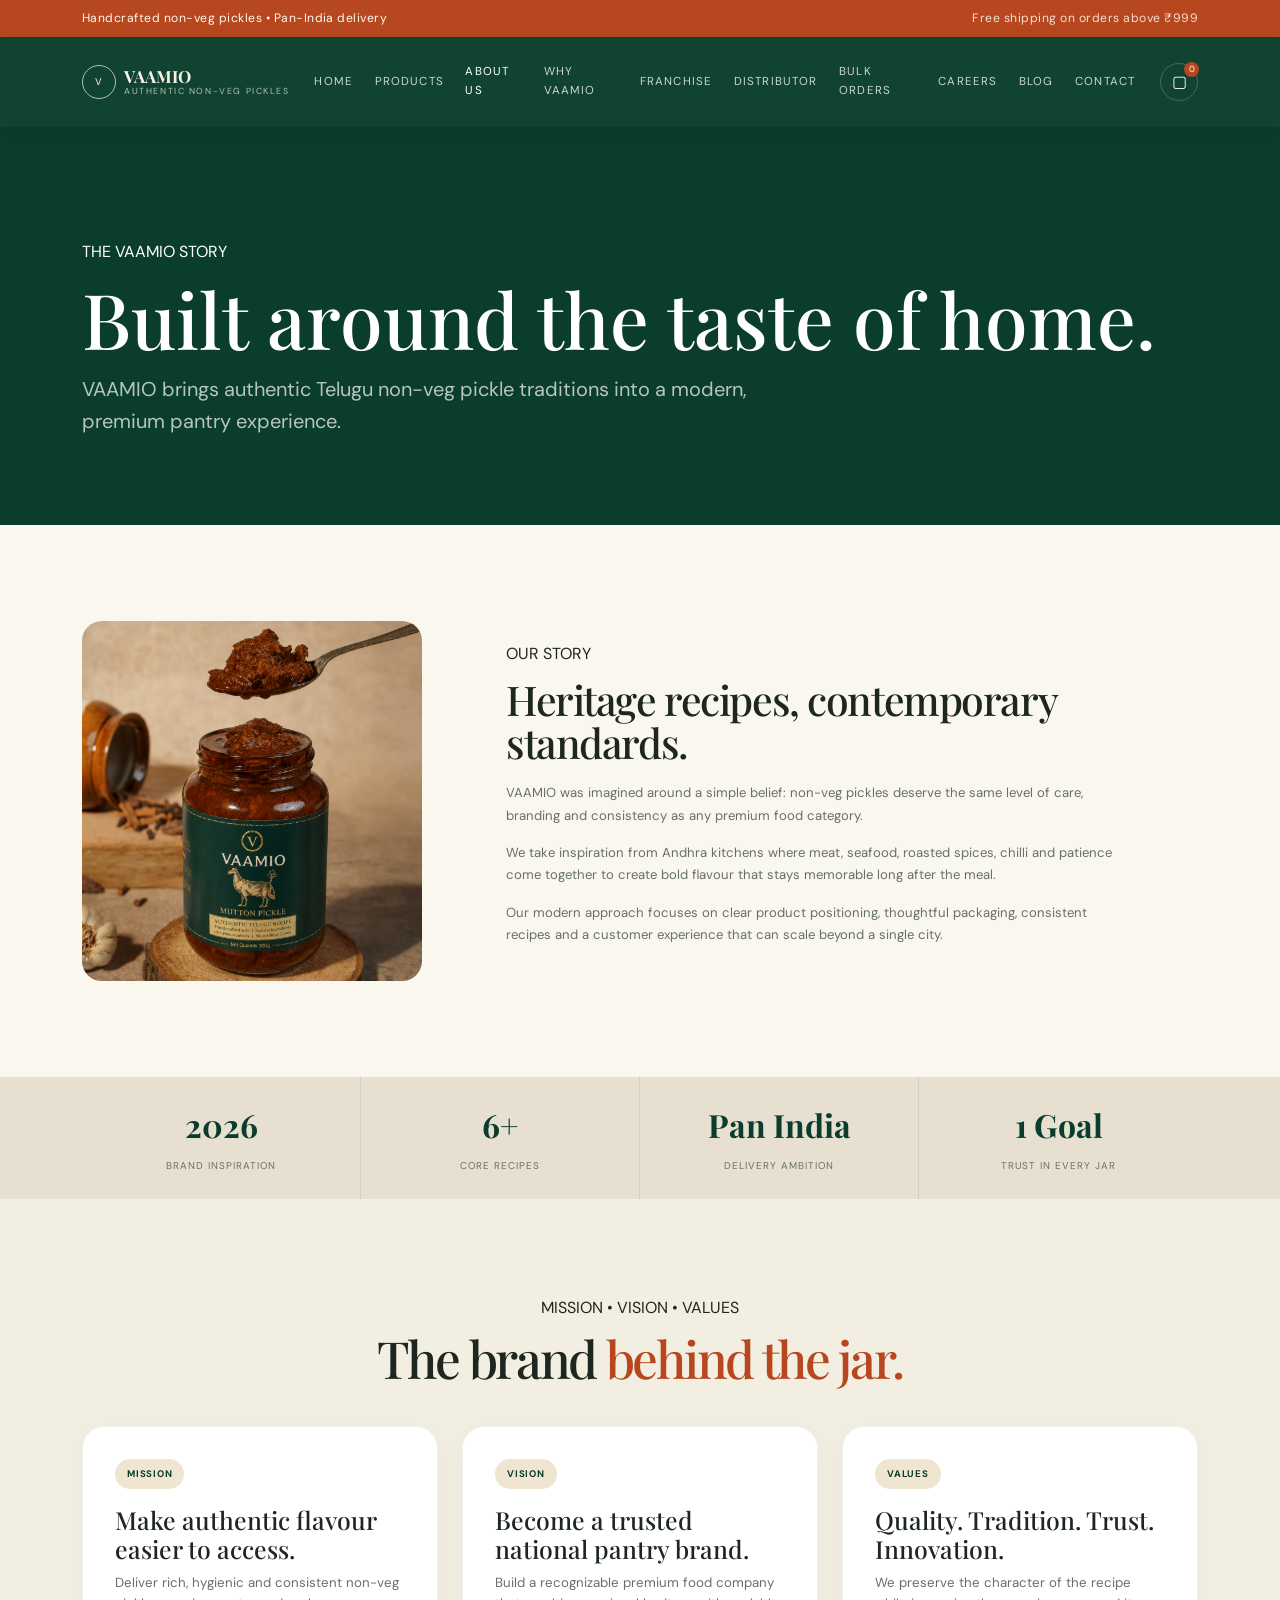
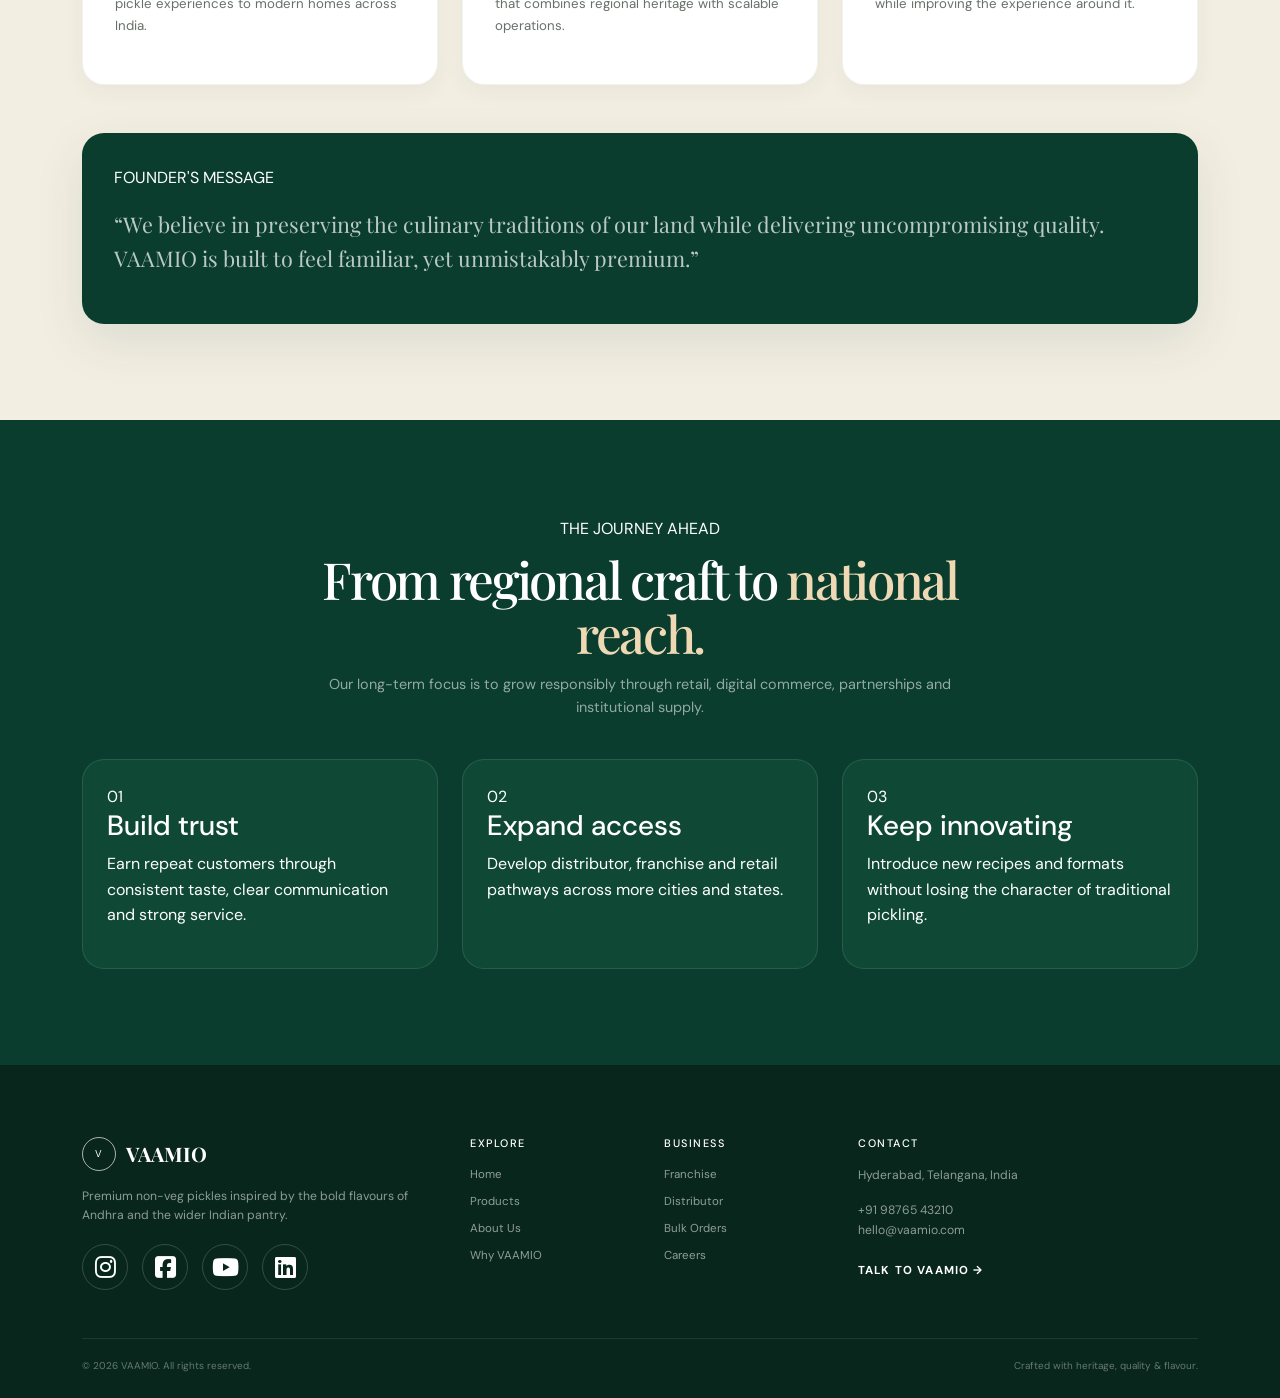
==== commit dad3749f: "Initial Files" ====
--- a/about.html
+++ b/about.html
@@ -10,7 +10,9 @@
         </title>
         <link href="https://cdn.jsdelivr.net/npm/bootstrap@5.3.3/dist/css/bootstrap.min.css" rel="stylesheet">
         <link href="https://fonts.googleapis.com/css2?family=DM+Sans:wght@400;500;600;700&family=Playfair+Display:wght@500;600;700&display=swap" rel="stylesheet">
+        <link rel="stylesheet"href="https://cdnjs.cloudflare.com/ajax/libs/font-awesome/6.5.2/css/all.min.css">
         <link rel="stylesheet" href="index.css">
+        <link rel="stylesheet" href="https://cdnjs.cloudflare.com/ajax/libs/font-awesome/6.5.2/css/all.min.css">
     </head>
     <body>
         <div class="announcement-bar">
@@ -135,7 +137,7 @@
             <section class="section-shell light-section">
                 <div class="container">
                     <div class="row g-5 align-items-center">
-                        <div class="col-lg-6 story-image">
+                      <div class="col-lg-6 story-image">
                             <img src="mutton pickle.png" alt="Traditional Mutton Pickle" loading="lazy" onerror="this.src='https://placehold.co/800x800/e8dfce/0a3d2e?text=Traditional+Mutton+Pickle';">
                         </div>
                         <div class="col-lg-6 story-copy">
@@ -163,7 +165,7 @@
                     <div class="row g-0">
                         <div class="col-md-3 stat-box">
                             <strong>
-                                2020
+                                2026
                             </strong>
                             <span>
                                 Brand inspiration
@@ -335,17 +337,21 @@
                         <p class="mt-3">
                             Premium non-veg pickles inspired by the bold flavours of Andhra and the wider Indian pantry.
                         </p>
-                        <div class="social-links">
-                            <a href="#">
-                                IG
-                            </a>
-                            <a href="#">
-                                FB
-                            </a>
-                            <a href="#">
-                                YT
-                            </a>
-                        </div>
+                                       <div class="social-links">
+    <a href="#" aria-label="Instagram">
+        <i class="fa-brands fa-instagram"></i>
+    </a>
+
+    <a href="#" aria-label="Facebook">
+        <i class="fa-brands fa-square-facebook"></i>
+    </a>
+
+    <a href="#" aria-label="YouTube">
+        <i class="fa-brands fa-youtube"></i>
+       <a href="#" aria-label="LinkedIn">
+    <i class="fa-brands fa-linkedin"></i>
+</a>
+</div>
                     </div>
                     <div class="col-6 col-lg-2">
                         <h5>
--- a/index.css
+++ b/index.css
@@ -24,6 +24,7 @@
     margin: 0;
     padding: 0;
     box-sizing: border-box;
+    scroll-behavior: smooth;
 }
 
 *,
@@ -37,12 +38,10 @@
     min-height: 100vh;
     margin: 0;
     padding: 0;
-
     font-family: 'DM Sans', sans-serif;
     background: var(--cream);
     color: var(--ink);
     line-height: 1.6;
-
     overflow-x: hidden;
 }
 
@@ -134,6 +133,7 @@
     width: 38px;
     height: 38px;
     position: relative;
+    cursor: pointer;
 }
 
 .cart-btn span {
@@ -144,6 +144,7 @@
     height: 15px;
     border-radius: 50%;
     background: var(--rust);
+    color: #fff;
     font-size: .56rem;
     display: grid;
     place-items: center;
@@ -156,11 +157,12 @@
 .hero {
     background: var(--forest);
     padding: 2rem 0 0;
+
 }
 
 .hero-inner {
     background: var(--forest2);
-    min-height: 610px;
+    min-height: 500px;
     display: grid;
     grid-template-columns: 1fr 1fr;
     position: relative;
@@ -237,33 +239,44 @@
     color: #dfc2a4;
 }
 
+/* HERO IMAGE AREA */
+
 .hero-art {
-    min-height: 610px;
-    display: grid;
-    place-items: center;
+    min-height: 500px;
     position: relative;
-}
+    display: flex;
+    align-items: center;
+    justify-content: center;
+    padding: 2rem 7rem 3rem 5rem;
+    overflow: visible;
+}
+
+/* Main arch / background */
 
 .arch {
-    width: min(70%, 430px);
+    width: min(68%, 420px);
     height: 505px;
+    margin: 0 auto;
     border-radius: 240px 240px 0 0;
-    background: var(--cream);
-    background-color: var(--forest2);
+    background: var(--forest2);
     overflow: hidden;
+    position: relative;
+    z-index: 1;
 }
 
 .arch img {
     width: 100%;
     height: 100%;
     object-fit: cover;
+    object-position: center center;
     display: block;
-    animation: cinematicZoom 8s ease-in-out infinite alternate;
+    transform: scale(1.02);
+    animation: cinematicZoom 3s ease-in-out infinite alternate;
 }
 
 @keyframes cinematicZoom {
     from {
-        transform: scale(1);
+        transform: scale(1.02);
     }
 
     to {
@@ -271,21 +284,25 @@
     }
 }
 
+/* PRICE BADGE
+   Kept outside the image's main center area */
 .price {
     position: absolute;
-    left: 8%;
-    top: 43%;
+    left: 4%;
+    top: 12%;
     width: 92px;
     height: 92px;
     border-radius: 50%;
     background: var(--orange);
     color: #fff;
-    display: grid;
-    place-items: center;
+    display: flex;
+    flex-direction: column;
+    align-items: center;
+    justify-content: center;
     text-align: center;
     transform: rotate(-8deg);
     box-shadow: 0 18px 35px rgba(0,0,0,.22);
-    animation: cinematicZoom 8s ease-in-out infinite alternate;
+    z-index: 5;
 }
 
 .price small,
@@ -293,101 +310,27 @@
     display: block;
     font-size: .48rem;
     letter-spacing: .12em;
+    line-height: 1.2;
 }
 
 .price strong {
     font-family: Georgia, "Times New Roman", serif;
     font-size: 1.35rem;
     font-weight: 700;
+    line-height: 1.1;
+    margin: 2px 0;
 }
 
 .hero-note {
     position: absolute;
-    right: 8%;
-    bottom: 9%;
+    right: 3%;
+    bottom: 8%;
     font-size: .52rem;
     line-height: 1.5;
     letter-spacing: .18em;
     color: rgba(255,255,255,.55);
     text-align: center;
-}
-/* =========================================================
-   FINAL MOBILE HERO ALIGNMENT FIX
-========================================================= */
-
-@media (max-width: 767.98px) {
-
-    /* Give the whole hero content a safe inner margin */
-    .hero-inner {
-        padding-left: 14px !important;
-        padding-right: 14px !important;
-    }
-
-    .hero-copy {
-        width: 100% !important;
-        max-width: 100% !important;
-
-        margin: 0 !important;
-
-        padding: 2.5rem 6px 1rem !important;
-    }
-
-    .hero-copy .eyebrow,
-    .hero-copy h1,
-    .hero-copy > p,
-    .hero-copy .lead,
-    .hero-actions,
-    .hero-copy .d-flex {
-        width: 100% !important;
-        max-width: 100% !important;
-    }
-
-    .hero-copy h1 {
-        margin-left: 0 !important;
-        margin-right: 0 !important;
-    }
-
-    .hero-actions {
-        margin-left: 0 !important;
-        margin-right: 0 !important;
-    }
-
-    .hero .btn-accent {
-        width: 100% !important;
-        max-width: 100% !important;
-    }
-}
-
-
-/* SMALL MOBILE */
-
-@media (max-width: 480px) {
-
-    .hero-inner {
-        padding-left: 12px !important;
-        padding-right: 12px !important;
-    }
-
-    .hero-copy {
-        padding-left: 5px !important;
-        padding-right: 5px !important;
-    }
-}
-
-
-/* EXTRA SMALL */
-
-@media (max-width: 360px) {
-
-    .hero-inner {
-        padding-left: 10px !important;
-        padding-right: 10px !important;
-    }
-
-    .hero-copy {
-        padding-left: 4px !important;
-        padding-right: 4px !important;
-    }
+    z-index: 4;
 }
 
 /* =========================================================
@@ -481,19 +424,13 @@
 .feature-card {
     position: relative;
     overflow: hidden;
-
     min-height: 290px;
     height: 290px;
-
     padding: 2rem;
-
     display: flex;
     align-items: flex-end;
-
     border-radius: 28px;
-
     box-shadow: var(--shadow);
-
     isolation: isolate;
 }
 
@@ -510,10 +447,8 @@
 .feature-copy {
     position: relative;
     z-index: 3;
-
     width: 55%;
     max-width: 55%;
-
     overflow-wrap: break-word;
     word-wrap: break-word;
 }
@@ -554,18 +489,13 @@
     top: 0;
     right: 0;
     bottom: 0;
-
     width: 45%;
     height: 100%;
-
     max-width: none;
     max-height: none;
-
     object-fit: cover;
     object-position: center;
-
     z-index: 1;
-
     filter: drop-shadow(0 15px 18px rgba(0,0,0,.12));
 }
 
@@ -576,6 +506,7 @@
 .filter-pills {
     display: flex;
     justify-content: center;
+    align-items: center;
     gap: .5rem;
     flex-wrap: wrap;
     margin: 2rem 0 2.25rem;
@@ -587,17 +518,69 @@
     color: var(--green);
     border-radius: 999px;
     padding: .55rem .95rem;
+    font-family: 'DM Sans', sans-serif;
     font-size: .62rem;
     letter-spacing: .09em;
     text-transform: uppercase;
     font-weight: 700;
-}
-
-.filter-pill.active,
-.filter-pill:hover {
+    cursor: pointer;
+    transition: all .25s ease;
+}
+
+.filter-pill:hover,
+.filter-pill.active {
     background: var(--green);
     color: #fff;
     border-color: var(--green);
+}
+
+#homeProductFilters {
+    display: flex;
+    justify-content: center;
+    align-items: center;
+    gap: .5rem;
+    flex-wrap: wrap;
+}
+
+.home-product-item {
+    transition: opacity .2s ease;
+}
+
+/* =========================================================
+   PRODUCT GRID ALIGNMENT
+   1 PRODUCT  = CENTER
+   2 PRODUCTS = CENTERED GROUP
+   3+         = NORMAL GRID
+========================================================= */
+
+.home-product-grid,
+.row.home-product-grid {
+    display: flex;
+    flex-wrap: wrap;
+    justify-content: center;
+}
+
+.home-product-item {
+    margin-bottom: 0;
+}
+
+.home-product-grid .home-product-item,
+.row.home-product-grid .home-product-item {
+    flex: 0 0 auto;
+}
+
+/* For the current Bootstrap row */
+@media (min-width: 768px) {
+
+    .row.home-product-grid .home-product-item {
+        width: 33.333333%;
+    }
+
+    /* When ONLY ONE PRODUCT is visible */
+    .row.home-product-grid .home-product-item:only-child {
+        width: 33.333333%;
+    }
+
 }
 
 /* =========================================================
@@ -867,37 +850,282 @@
 }
 
 /* =========================================================
-   STORY
+   STORY SECTION - FINAL RESPONSIVE CSS
 ========================================================= */
 
 .story-feature {
+    width: 100%;
+    max-width: 100%;
     background: #ded5c5;
     border-radius: 28px;
     overflow: hidden;
 }
 
+.story-feature .row {
+    width: 100%;
+    max-width: 100%;
+    margin-left: 0;
+    margin-right: 0;
+    align-items: center;
+}
+
+.story-feature .row > * {
+    min-width: 0;
+}
+
+/* =========================
+   IMAGE
+========================= */
+
 .story-image {
-    min-height: 460px;
+    width: 50%;
+    max-width: 50%;
+    min-width: 0;
+    display: flex;
+    align-items: center;
+    justify-content: flex-start;
+    padding: 0;
 }
 
 .story-image img {
-    width: 100%;
-    height: 100%;
+    display: block;
+    width: 470px;
+    max-width: 100%;
+    height: 476px;
     object-fit: cover;
-}
+    object-position: center;
+    border-radius: 22px;
+}
+
+/* =========================
+   TEXT
+========================= */
 
 .story-copy {
-    padding: 3.5rem;
+    width: 60%;
+    max-width: 80%;
+    min-width: 0;
     display: flex;
     flex-direction: column;
     justify-content: center;
+    padding: 45px;
+    margin: 0;
+    overflow-wrap: break-word;
+    word-wrap: break-word;
+}
+
+.story-copy .eyebrow {
+    width: 100%;
+    max-width: 100%;
+    margin: 0 0 12px;
 }
 
 .story-copy h3 {
+    width: 100%;
+    max-width: 650px;
+    min-width: 0;
     font-family: 'Playfair Display', serif;
-    font-size: 2.55rem;
+    font-size: clamp(2.3rem, 4vw, 3.15rem);
     line-height: 1.05;
-    margin: 1rem 0;
+    letter-spacing: -0.035em;
+    margin: 0 0 20px;
+    overflow-wrap: anywhere;
+}
+
+.story-copy p {
+    width: 100%;
+    max-width: 650px;
+    min-width: 0;
+    color: #667069;
+    font-size: .83rem;
+    line-height: 1.7;
+    margin: 0 0 18px;
+    overflow-wrap: break-word;
+    word-wrap: break-word;
+}
+
+.story-copy p:last-child {
+    margin-bottom: 0;
+}
+
+
+/* =========================================================
+   LARGE DESKTOP
+========================================================= */
+
+@media (min-width: 1200px) {
+
+    .story-image {
+        justify-content: flex-start;
+    }
+
+    .story-image img {
+        width: 470px;
+        height: 476px;
+    }
+
+    .story-copy {
+        padding-left: 35px;
+        padding-right: 45px;
+    }
+}
+
+
+/* =========================================================
+   TABLET
+========================================================= */
+
+@media (min-width: 768px) and (max-width: 1199.98px) {
+
+    .story-feature {
+        border-radius: 24px;
+    }
+
+    .story-image {
+        justify-content: center;
+    }
+
+    .story-image img {
+        width: 100%;
+        max-width: 420px;
+        height: 430px;
+        border-radius: 20px;
+    }
+
+    .story-copy {
+        padding: 35px 25px;
+    }
+
+    .story-copy h3 {
+        font-size: 2.4rem;
+    }
+
+    .story-copy p {
+        font-size: .78rem;
+        line-height: 1.6;
+    }
+}
+
+
+/* =========================================================
+   MOBILE
+========================================================= */
+
+@media (max-width: 767.98px) {
+
+    .story-feature {
+        width: 100%;
+        max-width: 100%;
+        margin: 0;
+        border-radius: 20px;
+        overflow: hidden;
+    }
+
+    .story-feature .row {
+        display: flex;
+        flex-direction: column;
+        width: 100%;
+        max-width: 100%;
+        margin: 0;
+    }
+
+    .story-feature .row > [class*="col-"] {
+        width: 100% !important;
+        max-width: 100% !important;
+        flex: 0 0 100% !important;
+        min-width: 0 !important;
+        padding-left: 0;
+        padding-right: 0;
+    }
+
+    /* IMAGE */
+
+    .story-image {
+        width: 100% !important;
+        max-width: 100% !important;
+        min-height: 0;
+        padding: 0;
+        display: block;
+    }
+
+    .story-image img {
+        display: block;
+        width: 100% !important;
+        max-width: 100% !important;
+        height: auto !important;
+        aspect-ratio: 1 / 1;
+        object-fit: cover;
+        object-position: center;
+        border-radius: 18px;
+    }
+
+    /* TEXT */
+
+    .story-copy {
+        width: 100% !important;
+        max-width: 100% !important;
+        min-width: 0 !important;
+        padding: 25px 18px 30px;
+        display: block;
+        overflow: hidden;
+    }
+
+    .story-copy .eyebrow {
+        width: 100%;
+        max-width: 100%;
+        font-size: .58rem;
+        margin-bottom: 10px;
+    }
+
+    .story-copy h3 {
+        width: 100% !important;
+        max-width: 100% !important;
+        min-width: 0 !important;
+        font-size: clamp(1.9rem, 9vw, 2.6rem);
+        line-height: 1.05;
+        margin: 0 0 16px;
+        overflow-wrap: anywhere;
+        word-break: normal;
+    }
+
+    .story-copy p {
+        width: 100% !important;
+        max-width: 100% !important;
+        min-width: 0 !important;
+        font-size: .8rem;
+        line-height: 1.65;
+        margin: 0 0 15px;
+        overflow-wrap: break-word;
+    }
+}
+
+
+/* =========================================================
+   VERY SMALL MOBILE
+========================================================= */
+
+@media (max-width: 360px) {
+
+    .story-feature {
+        border-radius: 16px;
+    }
+
+    .story-copy {
+        padding: 20px 15px 25px;
+    }
+
+    .story-copy h3 {
+        font-size: 1.85rem;
+    }
+
+    .story-copy p {
+        font-size: .76rem;
+        line-height: 1.6;
+    }
+
+    .story-image img {
+        border-radius: 15px;
+    }
 }
 
 .story-copy p,
@@ -1064,6 +1292,14 @@
     display: flex;
     flex-direction: column;
     align-items: center;
+}
+
+/* NO UNDERLINE + NO HAND CURSOR */
+
+.essentials-title,
+.essential-btn {
+    text-decoration: none !important;
+    cursor: default;
 }
 
 .essentials-title {
@@ -1080,7 +1316,6 @@
     font-size: .78rem;
     font-weight: 700;
     line-height: 1;
-    text-decoration: underline;
 }
 
 .essentials-links {
@@ -1106,7 +1341,6 @@
     font-size: .55rem;
     font-weight: 700;
     line-height: 1;
-    text-decoration: underline;
     white-space: nowrap;
 }
 
@@ -1201,16 +1435,83 @@
     border-radius: 16px;
 }
 
+/* =========================================================
+   METRIC CARDS
+========================================================= */
+
+.metric {
+    background: #ffffff;
+    border: 1px solid rgba(10, 61, 46, .10);
+    border-radius: 18px;
+    padding: 28px 24px;
+
+    min-height: 190px;
+
+    display: flex;
+    flex-direction: column;
+    justify-content: flex-start;
+
+    box-shadow: 0 8px 25px rgba(10, 61, 46, .07);
+
+    transition:
+        transform .25s ease,
+        box-shadow .25s ease,
+        border-color .25s ease;
+}
+
+/* Hover effect */
+
+.metric:hover {
+    transform: translateY(-4px);
+    box-shadow: 0 14px 35px rgba(10, 61, 46, .12);
+    border-color: rgba(10, 61, 46, .18);
+}
+
+/* Large heading */
+
 .metric strong {
     display: block;
-    font-size: 1.4rem;
-}
+
+    color: var(--ink);
+
+    font-size: 1.6rem;
+    font-weight: 700;
+
+    line-height: 1.1;
+
+    margin-bottom: 8px;
+}
+
+/* Small label */
 
 .metric span {
-    font-size: .65rem;
+    display: block;
+
+    color: var(--rust);
+
+    font-size: .62rem;
+
+    font-weight: 700;
+
+    letter-spacing: .12em;
+
     text-transform: uppercase;
-    letter-spacing: .1em;
-    color: rgba(255,255,255,.48);
+
+    margin-bottom: 14px;
+}
+
+/* Description */
+
+.metric p {
+    margin: 0;
+
+    color: #59635c;
+
+    font-size: .82rem;
+
+    line-height: 1.65;
+
+    max-width: 100%;
 }
 
 .check-list {
@@ -1465,6 +1766,7 @@
     border: 0;
     color: var(--rust);
     font-size: .6rem;
+    cursor: pointer;
 }
 
 .empty-cart {
@@ -1517,11 +1819,23 @@
 
     .feature-card img {
         width: 48%;
-        max-width: none;
         height: 100%;
         right: 0;
         bottom: 0;
         object-fit: cover;
+    }
+
+    .hero-art {
+        padding-left: 2rem;
+        padding-right: 4rem;
+    }
+
+    .price {
+        left: 2%;
+    }
+
+    .hero-note {
+        right: 2%;
     }
 }
 
@@ -1552,8 +1866,55 @@
     }
 
     .hero-art {
-        min-height: 500px;
-    }
+    width: 100%;
+    min-height: 500px;
+    height: 500px;
+
+    display: flex;
+    align-items: center;
+    justify-content: center;
+
+    position: relative;
+
+    padding: 1.5rem 0 3rem;
+}
+
+.arch {
+    width: min(58vw, 390px);
+    height: auto;
+    aspect-ratio: 1 / 1;
+
+    margin: 0 auto;
+
+    display: flex;
+    align-items: center;
+    justify-content: center;
+
+    border-radius: 50%;
+}
+
+.arch img {
+    width: 86%;
+    height: 86%;
+
+    object-fit: contain;
+    object-position: center center;
+
+    margin: 0 auto;
+
+    transform: none;
+    animation: none;
+}
+
+.price {
+    left: 10%;
+    top: 17%;
+}
+
+.hero-note {
+    right: 9%;
+    bottom: 9%;
+}
 
     .trust-item {
         border-right: 0;
@@ -1603,6 +1964,14 @@
     .newsletter-section {
         padding: 4.5rem 0;
     }
+
+    .row.home-product-grid .home-product-item {
+        width: 50%;
+    }
+
+    .row.home-product-grid .home-product-item:only-child {
+        width: 50%;
+    }
 }
 
 /* ---------- MOBILE ---------- */
@@ -1692,12 +2061,20 @@
     .hero-inner {
         display: flex;
         flex-direction: column;
+        padding-left: 14px !important;
+        padding-right: 14px !important;
     }
 
     .hero-copy {
         width: 100%;
         max-width: 100%;
-        padding: 2.5rem 0 1rem !important;
+        margin: 0;
+        padding: 2.5rem 6px 1rem !important;
+    }
+
+    .hero .eyebrow {
+        width: 100%;
+        margin-bottom: .8rem;
     }
 
     .hero-copy h1 {
@@ -1710,73 +2087,110 @@
         overflow-wrap: anywhere;
     }
 
-    .hero-copy .lead {
+    .hero-copy > p:not(.eyebrow) {
         width: 100%;
         max-width: 100%;
         font-size: .9rem;
         line-height: 1.6;
     }
 
-    .hero-copy .d-flex {
+    .hero-actions {
         width: 100%;
-    }
-
-    .hero-copy .btn {
-        max-width: 100%;
-        white-space: normal;
-    }
-
-    .hero-stats {
-        display: none !important;
-    }
-
-    .hero-art {
+        margin-top: 1.5rem;
+    }
+
+    .hero .btn-accent {
         width: 100%;
         max-width: 100%;
-        min-height: 360px;
-        height: 360px;
-        position: relative;
-        overflow: hidden;
-    }
-
-    .hero-jar {
-        width: min(85vw, 330px) !important;
-        max-width: 330px !important;
-        height: auto !important;
-        max-height: 330px;
-        margin: 0 auto !important;
-        object-fit: contain;
-    }
-
-    .arch {
-        height: 350px;
-        width: 74%;
-    }
-
-    .hero-orbit-one {
-        width: min(330px, 88vw);
-        height: min(330px, 88vw);
-    }
-
-    .hero-orbit-two {
-        width: min(235px, 63vw);
-        height: min(235px, 63vw);
-    }
-
-    .hero-badge {
-        width: 66px;
-        height: 66px;
-        left: 8px;
-        top: 12%;
-        font-size: .45rem;
-    }
-
-    .price {
-        width: 82px;
-        height: 82px;
-        left: 5%;
-    }
-
+        text-align: center;
+    }
+
+    .hero .discover {
+        font-size: .72rem;
+    }
+
+    .hero-art {
+    width: 100%;
+    max-width: 100%;
+
+    min-height: 390px;
+    height: 390px;
+
+    display: flex;
+    align-items: center;
+    justify-content: center;
+
+    position: relative;
+
+    padding: 1rem 0 1.5rem;
+
+    overflow: hidden;
+}
+
+/* Center circular background */
+
+.arch {
+    width: min(76vw, 310px);
+    height: auto;
+    aspect-ratio: 1 / 1;
+
+    margin: 0 auto;
+
+    display: flex;
+    align-items: center;
+    justify-content: center;
+
+    border-radius: 50%;
+
+    flex-shrink: 0;
+}
+
+/* Center complete jar */
+
+.arch img {
+    width: 84%;
+    height: 84%;
+
+    object-fit: contain;
+    object-position: center center;
+
+    display: block;
+
+    margin: 0 auto;
+
+    transform: none;
+    animation: none;
+}
+
+/* Price badge */
+
+.price {
+    width: 72px;
+    height: 72px;
+
+    left: 2%;
+    top: 15%;
+
+    transform: rotate(-8deg);
+}
+
+.price small,
+.price span {
+    font-size: .4rem;
+}
+
+.price strong {
+    font-size: 1rem;
+}
+
+/* Hero note */
+
+.hero-note {
+    right: 2%;
+    bottom: 8%;
+
+    font-size: .44rem;
+}
     /* TRUST */
 
     .trust-strip {
@@ -1818,9 +2232,7 @@
         width: 100%;
         min-height: 205px;
         height: 205px;
-
         padding: 1rem;
-
         border-radius: 20px;
     }
 
@@ -1858,20 +2270,39 @@
         top: 0;
         right: 0;
         bottom: 0;
-
         width: 42%;
         height: 100%;
-
         max-width: none;
         max-height: none;
-
         object-fit: cover;
         object-position: center;
-
         z-index: 1;
     }
 
+    /* FILTERS */
+
+    .filter-pills {
+        gap: .45rem;
+        margin: 1.5rem 0 2rem;
+    }
+
+    .filter-pill {
+        padding: .55rem .8rem;
+        font-size: .57rem;
+    }
+
     /* PRODUCT */
+
+    .row.home-product-grid .home-product-item {
+        width: 100%;
+        max-width: 380px;
+        margin-left: auto;
+        margin-right: auto;
+    }
+
+    .row.home-product-grid .home-product-item:only-child {
+        width: 100%;
+    }
 
     .product-image {
         height: 280px;
@@ -1956,6 +2387,12 @@
         margin-top: 20px;
     }
 
+    .essentials-title,
+    .essential-btn {
+        text-decoration: none !important;
+        cursor: default;
+    }
+
     /* FOOTER */
 
     .site-footer {
@@ -1969,7 +2406,7 @@
     /* OFFCANVAS */
 
     .cart-canvas {
-        width: min(90%,380px) !important;
+        width: min(90%, 380px) !important;
     }
 }
 
@@ -1998,8 +2435,13 @@
 
     /* HERO */
 
+    .hero-inner {
+        padding-left: 12px !important;
+        padding-right: 12px !important;
+    }
+
     .hero-copy {
-        padding-top: 2rem !important;
+        padding: 2rem 5px 1rem !important;
     }
 
     .hero-copy h1 {
@@ -2007,47 +2449,61 @@
         line-height: .98;
     }
 
-    .hero-copy .lead {
+    .hero-copy > p:not(.eyebrow) {
         font-size: .86rem;
     }
 
-    .hero-copy .btn {
+    .hero-copy .btn-accent {
         width: 100%;
-        text-align: center;
-    }
-
-    .hero-visual {
-        min-height: 315px;
-        height: 315px;
-    }
-
-    .hero-jar {
-        width: min(82vw,285px) !important;
-        max-width: 285px !important;
-        max-height: 285px;
-    }
-
-    .hero-orbit-one {
-        width: 285px;
-        height: 285px;
-    }
-
-    .hero-orbit-two {
-        width: 200px;
-        height: 200px;
-    }
-
-    .hero-badge {
-        width: 58px;
-        height: 58px;
-        left: 4px;
-        top: 10%;
-        font-size: .4rem;
-    }
-
-    .hero-badge strong {
-        font-size: .52rem;
-    }
+    }
+
+    .hero-art {
+    min-height: 335px;
+    height: 335px;
+
+    display: flex;
+    align-items: center;
+    justify-content: center;
+}
+
+.arch {
+    width: min(76vw, 270px);
+    aspect-ratio: 1 / 1;
+
+    margin: 0 auto;
+
+    display: flex;
+    align-items: center;
+    justify-content: center;
+
+    border-radius: 50%;
+}
+
+.arch img {
+    width: 84%;
+    height: 84%;
+
+    object-fit: contain;
+    object-position: center center;
+
+    margin: 0 auto;
+
+    transform: none;
+    animation: none;
+}
+
+.price {
+    width: 66px;
+    height: 66px;
+
+    left: 1%;
+    top: 14%;
+}
+
+.hero-note {
+    right: 1%;
+    bottom: 7%;
+}
 
     /* TRUST */
 
@@ -2097,13 +2553,18 @@
     .feature-card img {
         width: 42%;
         height: 100%;
-
         top: 0;
         right: 0;
         bottom: 0;
-
         object-fit: cover;
         object-position: center;
+    }
+
+    /* FILTERS */
+
+    .filter-pill {
+        padding: .5rem .72rem;
+        font-size: .52rem;
     }
 
     /* PRODUCTS */
@@ -2140,16 +2601,127 @@
 
     /* ESSENTIALS */
 
+   /* =========================================================
+   ESSENTIALS
+========================================================= */
+
+.essentials-section {
+    background: #0d3427;
+    padding: 1.8rem 0 3rem;
+    color: #fff;
+}
+
+.essentials-wrap {
+    display: flex;
+    align-items: center;
+    justify-content: center;
+    gap: 2.5rem;
+}
+
+/* PLAIN SIDE HEADING */
+
+.essentials-title {
+    flex: 0 0 auto;
+    color: #f2dcb8;
+    font-size: .75rem;
+    font-weight: 700;
+    letter-spacing: .14em;
+    text-transform: uppercase;
+    line-height: 1;
+    white-space: nowrap;
+}
+
+/* BUTTONS */
+
+.essentials-links {
+    display: flex;
+    align-items: center;
+    justify-content: center;
+    gap: 42px;
+    flex-wrap: wrap;
+}
+
+.essential-btn {
+    display: inline-flex;
+    align-items: center;
+    justify-content: center;
+
+    min-width: 100px;
+    height: 30px;
+
+    padding: 0 .9rem;
+
+    border: 2px solid #fff;
+    border-radius: 999px;
+
+    background: #f2dcb8;
+    color: var(--green);
+
+    font-size: .58rem;
+    font-weight: 700;
+    letter-spacing: .05em;
+    text-transform: uppercase;
+
+    text-decoration: none !important;
+    white-space: nowrap;
+
+    cursor: pointer;
+
+    transition: all .25s ease;
+}
+
+.essential-btn:hover {
+    background: #fff;
+    border-color: #fff;
+    color: var(--green);
+}
+
+
+/* =========================================================
+   MOBILE
+========================================================= */
+
+@media (max-width: 767.98px) {
+
+    .essentials-section {
+        padding: 1.5rem 1rem 2.5rem;
+    }
+
+    .essentials-wrap {
+        flex-direction: column;
+        gap: 1.4rem;
+    }
+
+    .essentials-title {
+        font-size: .7rem;
+    }
+
     .essentials-links {
         width: 100%;
+        gap: 12px;
+    }
+
+    .essential-btn {
+        min-width: 92px;
+        height: 28px;
+        padding: 0 .7rem;
+        font-size: .52rem;
+    }
+}
+
+
+@media (max-width: 480px) {
+
+    .essentials-links {
         gap: 10px;
     }
 
     .essential-btn {
-        min-width: 82px;
-        height: 22px;
-        font-size: .5rem;
-    }
+        min-width: 84px;
+        height: 27px;
+        font-size: .48rem;
+    }
+}
 
     /* FOOTER */
 
@@ -2167,30 +2739,120 @@
         padding-right: 12px;
     }
 
+    .hero-inner {
+        padding-left: 10px !important;
+        padding-right: 10px !important;
+    }
+
+    .hero-copy {
+        padding-left: 4px !important;
+        padding-right: 4px !important;
+    }
+
     .hero-copy h1 {
         font-size: 2rem;
     }
 
-    .hero-visual {
-        min-height: 285px;
-        height: 285px;
-    }
-
-    .hero-jar {
-        width: 250px !important;
-        max-width: 250px !important;
-        max-height: 250px;
-    }
-
-    .hero-orbit-one {
-        width: 250px;
-        height: 250px;
-    }
-
-    .hero-orbit-two {
-        width: 175px;
-        height: 175px;
-    }
+   /* =========================================================
+   HERO PRODUCT IMAGE ALIGNMENT
+========================================================= */
+
+.hero-art {
+    min-height: 610px;
+    position: relative;
+    display: flex;
+    align-items: center;
+    justify-content: center;
+    padding: 2rem;
+    overflow: hidden;
+}
+
+/* Circular / rounded hero background */
+
+.arch {
+    width: min(70%, 430px);
+    aspect-ratio: 1 / 1;
+    height: auto;
+    margin: 0 auto;
+    border-radius: 50%;
+    background: var(--cream);
+    position: relative;
+    overflow: hidden;
+
+    display: flex;
+    align-items: center;
+    justify-content: center;
+
+    z-index: 1;
+}
+
+/* Keep the complete pickle jar visible and centered */
+
+.arch img {
+    width: 86%;
+    height: 86%;
+    max-width: 100%;
+    max-height: 100%;
+
+    object-fit: contain;
+    object-position: center center;
+
+    margin: 0 auto;
+
+    display: block;
+
+    transform: none;
+
+    animation: none;
+
+    filter: drop-shadow(0 18px 22px rgba(0,0,0,.18));
+}
+
+/* Price badge stays outside the jar */
+
+.price {
+    position: absolute;
+    left: 3%;
+    top: 18%;
+
+    width: 92px;
+    height: 92px;
+
+    border-radius: 50%;
+    background: var(--orange);
+    color: #fff;
+
+    display: flex;
+    flex-direction: column;
+    align-items: center;
+    justify-content: center;
+
+    text-align: center;
+
+    transform: rotate(-8deg);
+
+    box-shadow: 0 18px 35px rgba(0,0,0,.22);
+
+    z-index: 5;
+}
+
+/* Hero note */
+
+.hero-note {
+    position: absolute;
+    right: 4%;
+    bottom: 12%;
+
+    font-size: .52rem;
+    line-height: 1.5;
+    letter-spacing: .18em;
+
+    color: rgba(255,255,255,.55);
+
+    text-align: center;
+
+    z-index: 4;
+}
 
     .feature-card {
         min-height: 175px;
@@ -2206,4 +2868,1712 @@
         width: 42%;
         height: 100%;
     }
+
+   
+}
+/* =========================================================
+   FINAL ESSENTIALS FIX
+========================================================= */
+
+.essentials-section {
+    background: #0d3427;
+    padding: 1.8rem 0 3rem;
+    color: #fff;
+}
+
+.essentials-wrap {
+    display: flex;
+    align-items: center;
+    justify-content: center;
+    gap: 42px;
+}
+
+/* ESSENTIALS = PLAIN TEXT, NOT BUTTON */
+
+.essentials-title {
+    display: block !important;
+
+    width: auto !important;
+    min-width: 0 !important;
+    height: auto !important;
+
+    padding: 0 !important;
+    margin: 0 !important;
+
+    border: 0 !important;
+    border-radius: 0 !important;
+
+    background: transparent !important;
+
+    color: #f2dcb8 !important;
+
+    font-size: .72rem !important;
+    font-weight: 700 !important;
+    letter-spacing: .14em !important;
+    text-transform: uppercase !important;
+    line-height: 1 !important;
+
+    text-decoration: none !important;
+
+    cursor: default !important;
+
+    box-shadow: none !important;
+}
+
+/* FAQ / TERMS / PRIVACY = BUTTONS */
+
+.essentials-links {
+    display: flex !important;
+    align-items: center;
+    justify-content: center;
+    gap: 42px;
+    flex-wrap: wrap;
+}
+
+.essential-btn {
+    display: inline-flex !important;
+    align-items: center;
+    justify-content: center;
+
+    min-width: 100px !important;
+    height: 30px !important;
+
+    padding: 0 .9rem !important;
+
+    border: 2px solid #fff !important;
+    border-radius: 999px !important;
+
+    background: #f2dcb8 !important;
+    color: var(--green) !important;
+
+    font-size: .58rem !important;
+    font-weight: 700 !important;
+    letter-spacing: .04em;
+
+    text-transform: none;
+
+    text-decoration: none !important;
+
+    white-space: nowrap;
+
+    cursor: pointer;
+
+    box-shadow: none !important;
+
+    transition: all .25s ease;
+}
+
+.essential-btn:hover {
+    background: #fff !important;
+    color: var(--green) !important;
+    border-color: #fff !important;
+}
+
+
+/* =========================================================
+   MOBILE
+========================================================= */
+
+@media (max-width: 767.98px) {
+
+    .essentials-wrap {
+        flex-direction: column;
+        gap: 18px;
+    }
+
+    .essentials-title {
+        font-size: .68rem !important;
+    }
+
+    .essentials-links {
+        width: 100%;
+        gap: 12px;
+    }
+
+    .essential-btn {
+        min-width: 90px !important;
+        height: 28px !important;
+        font-size: .52rem !important;
+    }
+}
+
+@media (max-width: 480px) {
+
+    .essentials-links {
+        gap: 10px;
+    }
+
+    .essential-btn {
+        min-width: 82px !important;
+        height: 27px !important;
+        font-size: .48rem !important;
+    }
+}
+/* =========================================================
+   PREVENT TEXT COPYING / SELECTION
+========================================================= */
+
+body {
+    -webkit-user-select: none;
+    -moz-user-select: none;
+    -ms-user-select: none;
+    user-select: none;
+}
+
+/* Keep form fields usable */
+input,
+textarea,
+select {
+    -webkit-user-select: text;
+    -moz-user-select: text;
+    -ms-user-select: text;
+    user-select: text;
+}
+/* =========================================================
+   PREVENT TEXT SELECTION / DRAGGING
+========================================================= */
+
+html,
+body,
+body * {
+    -webkit-user-select: none !important;
+    -moz-user-select: none !important;
+    -ms-user-select: none !important;
+    user-select: none !important;
+    -webkit-user-drag: none !important;
+}
+
+/* Keep form fields selectable */
+input,
+textarea,
+select,
+[contenteditable="true"] {
+    -webkit-user-select: text !important;
+    -moz-user-select: text !important;
+    -ms-user-select: text !important;
+    user-select: text !important;
+    -webkit-user-drag: auto !important;
+}
+
+/* Images should not be draggable */
+img {
+    -webkit-user-drag: none !important;
+    user-drag: none !important;
+    pointer-events: none;
+}
+
+/* Buttons and links remain clickable */
+button,
+a,
+.essential-btn,
+.filter-pill,
+.add-to-cart,
+.cart-btn {
+    -webkit-user-select: none !important;
+    user-select: none !important;
+    cursor: pointer;
+}
+
+/* =========================================================
+   ABOUT PAGE STORY SECTION - FINAL FIX
+   HTML uses .story-image + .story-copy inside .row.g-5
+========================================================= */
+
+.section-shell.light-section > .container > .row.g-5.align-items-center {
+    width: 100%;
+    margin-left: 0;
+    margin-right: 0;
+    --bs-gutter-x: 2.5rem;
+    --bs-gutter-y: 0;
+}
+
+.section-shell.light-section > .container > .row.g-5.align-items-center > .story-image,
+.section-shell.light-section > .container > .row.g-5.align-items-center > .story-copy {
+    min-width: 0;
+    box-sizing: border-box;
+}
+
+/* DESKTOP */
+.section-shell.light-section > .container > .row.g-5.align-items-center > .story-image {
+    flex: 0 0 42%;
+    width: 42%;
+    max-width: 42%;
+    padding-left: 0;
+    padding-right: 0;
+    display: flex;
+    align-items: center;
+    justify-content: flex-start;
+}
+
+.section-shell.light-section > .container > .row.g-5.align-items-center > .story-copy {
+    flex: 0 0 58%;
+    width: 58%;
+    max-width: 58%;
+    padding-left: 0;
+    padding-right: 0;
+    min-width: 0;
+}
+
+.section-shell.light-section .story-image img {
+    width: 100% !important;
+    max-width: 340px !important;
+    height: 360px !important;
+    object-fit: cover;
+    object-position: center;
+    display: block;
+    border-radius: 20px;
+}
+
+.section-shell.light-section .story-copy h3 {
+    max-width: 620px;
+    margin: 0 0 18px;
+    font-size: clamp(2.2rem, 3.2vw, 3.1rem);
+    line-height: 1.05;
+    overflow-wrap: normal;
+    word-break: normal;
+}
+
+.section-shell.light-section .story-copy p {
+    max-width: 620px;
+    margin: 0 0 15px;
+    font-size: .82rem;
+    line-height: 1.7;
+}
+
+/* TABLET */
+@media (min-width: 768px) and (max-width: 1199.98px) {
+    .section-shell.light-section > .container > .row.g-5.align-items-center {
+        --bs-gutter-x: 1.5rem;
+    }
+
+    .section-shell.light-section > .container > .row.g-5.align-items-center > .story-image {
+        flex: 0 0 40%;
+        width: 40%;
+        max-width: 40%;
+    }
+
+    .section-shell.light-section > .container > .row.g-5.align-items-center > .story-copy {
+        flex: 0 0 60%;
+        width: 60%;
+        max-width: 60%;
+    }
+
+    .section-shell.light-section .story-image img {
+        max-width: 280px !important;
+        height: 320px !important;
+    }
+
+    .section-shell.light-section .story-copy h3 {
+        font-size: 2.2rem;
+    }
+
+    .section-shell.light-section .story-copy p {
+        font-size: .76rem;
+        line-height: 1.6;
+    }
+}
+
+/* MOBILE - KEEP IMAGE AND CONTENT BESIDE EACH OTHER */
+@media (max-width: 767.98px) {
+    .section-shell.light-section > .container > .row.g-5.align-items-center {
+        --bs-gutter-x: .75rem;
+        --bs-gutter-y: 0;
+        display: flex !important;
+        flex-direction: row !important;
+        flex-wrap: nowrap !important;
+        align-items: center !important;
+        width: 100%;
+    }
+
+    .section-shell.light-section > .container > .row.g-5.align-items-center > .story-image {
+        flex: 0 0 38% !important;
+        width: 38% !important;
+        max-width: 38% !important;
+        padding: 0 !important;
+    }
+
+    .section-shell.light-section > .container > .row.g-5.align-items-center > .story-copy {
+        flex: 0 0 62% !important;
+        width: 62% !important;
+        max-width: 62% !important;
+        padding: 0 !important;
+    }
+
+    .section-shell.light-section .story-image img {
+        width: 100% !important;
+        max-width: 150px !important;
+        height: 165px !important;
+        border-radius: 13px;
+        object-fit: cover;
+    }
+
+    .section-shell.light-section .story-copy .eyebrow {
+        font-size: .46rem !important;
+        margin-bottom: 5px !important;
+    }
+
+    .section-shell.light-section .story-copy h3 {
+        max-width: 100% !important;
+        font-size: clamp(1.15rem, 5.5vw, 1.7rem) !important;
+        line-height: 1.05 !important;
+        margin: 0 0 8px !important;
+        letter-spacing: -.025em;
+    }
+
+    .section-shell.light-section .story-copy p {
+        max-width: 100% !important;
+        font-size: .55rem !important;
+        line-height: 1.45 !important;
+        margin: 0 0 7px !important;
+    }
+}
+
+/* SMALL MOBILE */
+@media (max-width: 480px) {
+    .section-shell.light-section > .container > .row.g-5.align-items-center {
+        --bs-gutter-x: .5rem;
+    }
+
+    .section-shell.light-section > .container > .row.g-5.align-items-center > .story-image {
+        flex-basis: 36% !important;
+        width: 36% !important;
+        max-width: 36% !important;
+    }
+
+    .section-shell.light-section > .container > .row.g-5.align-items-center > .story-copy {
+        flex-basis: 64% !important;
+        width: 64% !important;
+        max-width: 64% !important;
+    }
+
+    .section-shell.light-section .story-image img {
+        max-width: 120px !important;
+        height: 135px !important;
+    }
+
+    .section-shell.light-section .story-copy h3 {
+        font-size: 1.22rem !important;
+    }
+
+    .section-shell.light-section .story-copy p {
+        font-size: .5rem !important;
+        line-height: 1.4 !important;
+    }
+}
+
+/* EXTRA SMALL */
+@media (max-width: 360px) {
+    .section-shell.light-section .story-image img {
+        max-width: 105px !important;
+        height: 120px !important;
+    }
+
+    .section-shell.light-section .story-copy h3 {
+        font-size: 1.08rem !important;
+    }
+
+    .section-shell.light-section .story-copy p {
+        font-size: .47rem !important;
+    }
+}
+/* ABOUT STORY - MOVE CONTENT CLOSER TO PICKLE */
+.section-shell.light-section > .container > .row.g-5.align-items-center {
+    column-gap: 0 !important;
+}
+
+.section-shell.light-section .story-image {
+    padding-right: 0 !important;
+}
+
+.section-shell.light-section .story-copy {
+    padding-left: 10px !important;
+    margin-left: -35px !important;
+}
+
+/* Tablet */
+@media (max-width: 991.98px) {
+    .section-shell.light-section .story-copy {
+        padding-left: 5px !important;
+        margin-left: -15px !important;
+    }
+}
+
+/* Mobile */
+@media (max-width: 767.98px) {
+    .section-shell.light-section .story-copy {
+        padding-left: 0 !important;
+        margin-left: -10px !important;
+    }
+}
+
+.social-links {
+    display: flex;
+    align-items: center;
+    gap: 14px;
+    margin-top: 18px;
+}
+
+.social-links a {
+    width: 46px;
+    height: 46px;
+
+    border: 1px solid rgba(255,255,255,.18);
+    border-radius: 50%;
+
+    display: flex;
+    align-items: center;
+    justify-content: center;
+
+    color: #fff;
+    background: transparent;
+
+    font-size: 24px;
+
+    transition: all .25s ease;
+}
+
+.social-links a:hover {
+    background: #f2dcb8;
+    color: #0a3d2e;
+    border-color: #f2dcb8;
+    transform: translateY(-3px);
+}
+/* =========================================================
+   METRIC CARDS
+   SAME POSITION / SAME SIZE / CARD STYLE ONLY
+========================================================= */
+
+.metric {
+    background: #ffffff;
+
+    border: 1px solid rgba(10, 61, 46, 0.10);
+
+    border-radius: 16px;
+
+    padding: 1.2rem;
+
+    box-shadow: 0 8px 24px rgba(10, 61, 46, 0.06);
+
+    transition: transform .25s ease,
+                box-shadow .25s ease,
+                border-color .25s ease;
+}
+
+.metric:hover {
+    transform: translateY(-3px);
+
+    box-shadow: 0 12px 30px rgba(10, 61, 46, 0.10);
+
+    border-color: rgba(10, 61, 46, 0.16);
+}
+
+.metric strong {
+    display: block;
+    font-size: 1.4rem;
+    line-height: 1.2;
+    margin-bottom: 4px;
+}
+
+.metric span {
+    display: block;
+    font-size: .65rem;
+    text-transform: uppercase;
+    letter-spacing: .1em;
+    color: rgba(10, 61, 46, .38);
+    margin-bottom: 10px;
+}
+
+.metric p {
+    margin: 0;
+    color: var(--ink);
+    font-size: .9rem;
+    line-height: 1.65;
+}
+/* =========================================================
+   PRODUCT INFO / METRIC AREA
+   LARGE + EXTRA LARGE
+========================================================= */
+
+.metric {
+    background: #ffffff;
+    border: 1px solid rgba(10, 61, 46, .10);
+    border-radius: 16px;
+
+    padding: 1.2rem;
+
+    height: 100%;
+    min-height: 190px;
+
+    box-shadow: 0 8px 24px rgba(10, 61, 46, .06);
+
+    transition:
+        transform .25s ease,
+        box-shadow .25s ease,
+        border-color .25s ease;
+}
+
+.metric:hover {
+    transform: translateY(-3px);
+
+    box-shadow: 0 14px 30px rgba(10, 61, 46, .10);
+
+    border-color: rgba(10, 61, 46, .16);
+}
+
+.metric strong {
+    display: block;
+
+    font-size: 1.4rem;
+    line-height: 1.2;
+
+    margin-bottom: 5px;
+
+    color: var(--ink);
+}
+
+.metric span {
+    display: block;
+
+    font-size: .65rem;
+
+    text-transform: uppercase;
+    letter-spacing: .1em;
+
+    color: rgba(10, 61, 46, .38);
+
+    margin-bottom: 10px;
+}
+
+.metric p {
+    margin: 0;
+
+    color: var(--ink);
+
+    font-size: .9rem;
+
+    line-height: 1.65;
+}
+/* =========================================================
+   LARGE / EXTRA LARGE SCREENS
+   SHOP BY FAMILY + 4 CARDS BESIDE IT
+========================================================= */
+
+@media (min-width: 992px) {
+
+    /* Left Shop By Family */
+    .section-shell.light-section .container > .row.g-4.mb-5 > .col-lg-4 {
+        width: 33.333333%;
+    }
+
+    /* Right Metrics */
+    .section-shell.light-section .container > .row.g-4.mb-5 > .col-lg-8 {
+        width: 66.666667%;
+    }
+
+    /* Keep four cards in 2 x 2 */
+    .section-shell.light-section .container > .row.g-4.mb-5 > .col-lg-8 > .row {
+        display: flex;
+        flex-wrap: wrap;
+    }
+
+    .section-shell.light-section .container > .row.g-4.mb-5 > .col-lg-8 > .row > .col-md-6 {
+        width: 50%;
+    }
+}
+/* =========================================================
+   FINAL FIX
+   SHOP BY FAMILY + 4 METRIC CARDS
+   LARGE / EXTRA LARGE
+========================================================= */
+
+@media (min-width: 992px) {
+
+    /* -----------------------------------------
+       MAIN ROW
+       LEFT = SHOP BY FAMILY
+       RIGHT = 4 METRIC CARDS
+    ----------------------------------------- */
+
+    .section-shell.light-section
+    .container
+    > .row.g-4.mb-5 {
+
+        display: grid !important;
+
+        grid-template-columns:
+            minmax(0, 1fr)
+            minmax(0, 2fr);
+
+        column-gap: 16px;
+        row-gap: 0;
+
+        width: 100% !important;
+
+        margin: 0 !important;
+
+        padding: 0 !important;
+    }
+
+
+    /* -----------------------------------------
+       REMOVE BOOTSTRAP COLUMN WIDTHS
+    ----------------------------------------- */
+
+    .section-shell.light-section
+    .container
+    > .row.g-4.mb-5
+    > .col-lg-4 {
+
+        width: auto !important;
+        max-width: none !important;
+
+        flex: none !important;
+
+        margin: 0 !important;
+        padding: 0 !important;
+
+        min-width: 0 !important;
+
+        grid-column: 1;
+        grid-row: 1;
+    }
+
+
+    .section-shell.light-section
+    .container
+    > .row.g-4.mb-5
+    > .col-lg-8 {
+
+        width: auto !important;
+        max-width: none !important;
+
+        flex: none !important;
+
+        margin: 0 !important;
+        padding: 0 !important;
+
+        min-width: 0 !important;
+
+        grid-column: 2;
+        grid-row: 1;
+    }
+
+
+    /* -----------------------------------------
+       SHOP BY FAMILY CARD
+    ----------------------------------------- */
+
+    .section-shell.light-section
+    .container
+    > .row.g-4.mb-5
+    > .col-lg-4
+    > .info-card {
+
+        width: 100% !important;
+
+        height: 100% !important;
+
+        min-height: 0 !important;
+
+        margin: 0 !important;
+    }
+
+
+    /* -----------------------------------------
+       RIGHT SIDE
+       4 CARDS = 2 × 2
+    ----------------------------------------- */
+
+    .section-shell.light-section
+    .container
+    > .row.g-4.mb-5
+    > .col-lg-8
+    > .row {
+
+        display: grid !important;
+
+        grid-template-columns:
+            repeat(2, minmax(0, 1fr));
+
+        grid-template-rows:
+            repeat(2, minmax(0, 1fr));
+
+        gap: 16px;
+
+        width: 100% !important;
+
+        margin: 0 !important;
+
+        padding: 0 !important;
+    }
+
+
+    /* -----------------------------------------
+       METRIC COLUMNS
+    ----------------------------------------- */
+
+    .section-shell.light-section
+    .container
+    > .row.g-4.mb-5
+    > .col-lg-8
+    > .row
+    > .col-md-6 {
+
+        width: auto !important;
+
+        max-width: none !important;
+
+        flex: none !important;
+
+        margin: 0 !important;
+
+        padding: 0 !important;
+
+        min-width: 0 !important;
+
+        display: flex !important;
+    }
+
+
+    /* -----------------------------------------
+       METRIC CARD
+    ----------------------------------------- */
+
+    .section-shell.light-section
+    .container
+    > .row.g-4.mb-5
+    .metric {
+
+        width: 100% !important;
+
+        height: 100% !important;
+
+        min-height: 0 !important;
+
+        margin: 0 !important;
+
+        padding: 20px 18px !important;
+
+        background: #ffffff !important;
+
+        border: 1px solid rgba(10, 61, 46, .10) !important;
+
+        border-radius: 16px !important;
+
+        box-shadow:
+            0 8px 24px rgba(10, 61, 46, .06) !important;
+
+        display: flex !important;
+
+        flex-direction: column !important;
+
+        justify-content: flex-start !important;
+    }
+
+
+    /* -----------------------------------------
+       METRIC TITLE
+    ----------------------------------------- */
+
+    .section-shell.light-section
+    .container
+    > .row.g-4.mb-5
+    .metric strong {
+
+        display: block !important;
+
+        margin: 0 0 6px !important;
+
+        color: var(--ink) !important;
+
+        font-size: 1.45rem !important;
+
+        line-height: 1.15 !important;
+    }
+
+
+    /* -----------------------------------------
+       METRIC LABEL
+    ----------------------------------------- */
+
+    .section-shell.light-section
+    .container
+    > .row.g-4.mb-5
+    .metric span {
+
+        display: block !important;
+
+        margin: 0 0 10px !important;
+
+        color: rgba(10, 61, 46, .42) !important;
+
+        font-size: .58rem !important;
+
+        line-height: 1.2 !important;
+
+        letter-spacing: .12em !important;
+
+        text-transform: uppercase !important;
+    }
+
+
+    /* -----------------------------------------
+       METRIC DESCRIPTION
+    ----------------------------------------- */
+
+    .section-shell.light-section
+    .container
+    > .row.g-4.mb-5
+    .metric p {
+
+        margin: 0 !important;
+
+        color: var(--ink) !important;
+
+        font-size: .82rem !important;
+
+        line-height: 1.55 !important;
+    }
+
+
+    /* -----------------------------------------
+       HOVER
+    ----------------------------------------- */
+
+    .section-shell.light-section
+    .container
+    > .row.g-4.mb-5
+    .metric:hover {
+
+        transform: translateY(-3px);
+
+        box-shadow:
+            0 14px 30px rgba(10, 61, 46, .10) !important;
+    }
+}
+
+
+/* =========================================================
+   EXTRA LARGE
+========================================================= */
+
+@media (min-width: 1200px) {
+
+    .section-shell.light-section
+    .container
+    > .row.g-4.mb-5 {
+
+        column-gap: 18px;
+    }
+
+    .section-shell.light-section
+    .container
+    > .row.g-4.mb-5
+    > .col-lg-8
+    > .row {
+
+        gap: 18px;
+    }
+
+    .section-shell.light-section
+    .container
+    > .row.g-4.mb-5
+    .metric {
+
+        padding: 22px 20px !important;
+    }
+
+    .section-shell.light-section
+    .container
+    > .row.g-4.mb-5
+    .metric strong {
+
+        font-size: 1.55rem !important;
+    }
+
+    .section-shell.light-section
+    .container
+    > .row.g-4.mb-5
+    .metric p {
+
+        font-size: .86rem !important;
+    }
+}
+
+
+/* =========================================================
+   TABLET / MOBILE
+   RESTORE NORMAL BOOTSTRAP LAYOUT
+========================================================= */
+
+@media (max-width: 991.98px) {
+
+    .section-shell.light-section
+    .container
+    > .row.g-4.mb-5 {
+
+        display: flex !important;
+
+        flex-wrap: wrap !important;
+
+        margin-left: calc(-.75rem) !important;
+        margin-right: calc(-.75rem) !important;
+
+        width: auto !important;
+    }
+
+    .section-shell.light-section
+    .container
+    > .row.g-4.mb-5
+    > .col-lg-4,
+    .section-shell.light-section
+    .container
+    > .row.g-4.mb-5
+    > .col-lg-8 {
+
+        width: 100% !important;
+
+        max-width: 100% !important;
+
+        flex: 0 0 100% !important;
+
+        padding-left: .75rem !important;
+        padding-right: .75rem !important;
+    }
+
+
+    .section-shell.light-section
+    .container
+    > .row.g-4.mb-5
+    > .col-lg-8
+    > .row {
+
+        display: flex !important;
+
+        flex-wrap: wrap !important;
+
+        margin-left: -.75rem !important;
+        margin-right: -.75rem !important;
+    }
+
+
+    .section-shell.light-section
+    .container
+    > .row.g-4.mb-5
+    > .col-lg-8
+    > .row
+    > .col-md-6 {
+
+        width: 50% !important;
+
+        max-width: 50% !important;
+
+        flex: 0 0 50% !important;
+
+        padding-left: .75rem !important;
+        padding-right: .75rem !important;
+    }
+}
+
+
+/* =========================================================
+   SMALL MOBILE
+========================================================= */
+
+@media (max-width: 575.98px) {
+
+    .section-shell.light-section
+    .container
+    > .row.g-4.mb-5
+    > .col-lg-8
+    > .row
+    > .col-md-6 {
+
+        width: 100% !important;
+
+        max-width: 100% !important;
+
+        flex: 0 0 100% !important;
+    }
+
+    .section-shell.light-section
+    .container
+    > .row.g-4.mb-5
+    .metric {
+
+        min-height: 150px !important;
+    }
+}
+/* =========================================================
+   FOUR METRIC CARDS - NO EXTRA CARD
+========================================================= */
+
+.metric {
+    width: 100%;
+    height: 100%;
+
+    background: #fff;
+
+    border: 1px solid rgba(10, 61, 46, .10);
+
+    border-radius: 18px;
+
+    padding: 24px;
+
+    min-height: 190px;
+
+    box-shadow: 0 8px 24px rgba(10, 61, 46, .06);
+
+    transition: all .25s ease;
+}
+
+.metric:hover {
+    transform: translateY(-3px);
+
+    box-shadow: 0 14px 30px rgba(10, 61, 46, .10);
+}
+
+.metric strong {
+    display: block;
+
+    color: var(--ink);
+
+    font-size: 1.5rem;
+
+    line-height: 1.2;
+
+    margin-bottom: 5px;
+}
+
+.metric span {
+    display: block;
+
+    color: rgba(10, 61, 46, .42);
+
+    font-size: .62rem;
+
+    font-weight: 700;
+
+    letter-spacing: .12em;
+
+    text-transform: uppercase;
+
+    margin-bottom: 12px;
+}
+
+.metric p {
+    margin: 0;
+
+    color: var(--ink);
+
+    font-size: .84rem;
+
+    line-height: 1.6;
+}
+
+
+/* =========================================================
+   LARGE / EXTRA LARGE
+   2 × 2 CARDS
+========================================================= */
+
+@media (min-width: 992px) {
+
+    .section-shell.light-section
+    .container
+    > .row.g-4.mb-5 {
+
+        display: grid !important;
+
+        grid-template-columns: repeat(2, minmax(0, 1fr));
+
+        gap: 16px;
+
+        margin: 0 !important;
+    }
+
+    .section-shell.light-section
+    .container
+    > .row.g-4.mb-5
+    > .col-md-6,
+    .section-shell.light-section
+    .container
+    > .row.g-4.mb-5
+    > .col-lg-6 {
+
+        width: auto !important;
+
+        max-width: none !important;
+
+        flex: none !important;
+
+        margin: 0 !important;
+
+        padding: 0 !important;
+    }
+
+    .metric {
+        min-height: 190px;
+    }
+}
+
+
+/* =========================================================
+   MOBILE
+========================================================= */
+
+@media (max-width: 767.98px) {
+
+    .metric {
+        min-height: 160px;
+
+        padding: 20px;
+    }
+
+    .metric strong {
+        font-size: 1.3rem;
+    }
+
+    .metric p {
+        font-size: .75rem;
+    }
+}
+
+
+/* =========================================================
+   SMALL MOBILE
+========================================================= */
+
+@media (max-width: 575.98px) {
+
+    .metric {
+        min-height: 145px;
+
+        padding: 18px;
+    }
+
+    .metric strong {
+        font-size: 1.2rem;
+    }
+
+    .metric span {
+        font-size: .52rem;
+    }
+
+    .metric p {
+        font-size: .68rem;
+
+        line-height: 1.5;
+    }
+}
+/* =========================================================
+   ABOUT STORY - IPAD / TABLET FIX
+========================================================= */
+
+/* ---------- DESKTOP ---------- */
+
+@media (min-width: 1200px) {
+
+    .section-shell.light-section
+    > .container
+    > .row.g-5.align-items-center {
+
+        display: grid !important;
+
+        grid-template-columns: 38% minmax(0, 62%);
+
+        column-gap: 35px;
+
+        align-items: center;
+
+        width: 100% !important;
+
+        margin: 0 !important;
+
+        --bs-gutter-x: 0 !important;
+        --bs-gutter-y: 0 !important;
+    }
+
+    .section-shell.light-section
+    .story-image {
+
+        width: 100% !important;
+        max-width: 100% !important;
+
+        padding: 0 !important;
+        margin: 0 !important;
+
+        display: flex !important;
+        align-items: center !important;
+        justify-content: flex-start !important;
+    }
+
+    .section-shell.light-section
+    .story-image img {
+
+        width: 100% !important;
+
+        max-width: 340px !important;
+
+        height: 360px !important;
+
+        object-fit: cover !important;
+
+        border-radius: 20px !important;
+
+        margin: 0 !important;
+    }
+
+    .section-shell.light-section
+    .story-copy {
+
+        width: 100% !important;
+        max-width: 100% !important;
+
+        padding: 0 !important;
+        margin: 0 !important;
+
+        min-width: 0 !important;
+
+        overflow: hidden;
+    }
+
+    .section-shell.light-section
+    .story-copy h3 {
+
+        max-width: 620px !important;
+
+        margin: 0 0 18px !important;
+
+        font-size: clamp(2.2rem, 3.2vw, 3.1rem) !important;
+
+        line-height: 1.05 !important;
+    }
+
+    .section-shell.light-section
+    .story-copy p {
+
+        max-width: 620px !important;
+
+        font-size: .82rem !important;
+
+        line-height: 1.7 !important;
+
+        margin: 0 0 15px !important;
+    }
+}
+
+
+/* =========================================================
+   IPAD / TABLET
+   768px - 1199px
+========================================================= */
+
+@media (min-width: 768px) and (max-width: 1199.98px) {
+
+    /* Main row */
+
+    .section-shell.light-section
+    > .container
+    > .row.g-5.align-items-center {
+
+        display: grid !important;
+
+        grid-template-columns: 36% minmax(0, 64%) !important;
+
+        column-gap: 24px !important;
+
+        align-items: center !important;
+
+        width: 100% !important;
+
+        margin: 0 !important;
+
+        padding: 0 !important;
+
+        --bs-gutter-x: 0 !important;
+        --bs-gutter-y: 0 !important;
+    }
+
+
+    /* IMAGE COLUMN */
+
+    .section-shell.light-section
+    > .container
+    > .row.g-5.align-items-center
+    > .story-image {
+
+        width: 100% !important;
+
+        max-width: 100% !important;
+
+        min-width: 0 !important;
+
+        padding: 0 !important;
+
+        margin: 0 !important;
+
+        display: flex !important;
+
+        align-items: center !important;
+
+        justify-content: flex-start !important;
+
+        overflow: hidden !important;
+    }
+
+
+    /* IMAGE */
+
+    .section-shell.light-section
+    .story-image img {
+
+        display: block !important;
+
+        width: 100% !important;
+
+        max-width: 250px !important;
+
+        height: 285px !important;
+
+        object-fit: cover !important;
+
+        object-position: center !important;
+
+        margin: 0 !important;
+
+        border-radius: 17px !important;
+    }
+
+
+    /* CONTENT COLUMN */
+
+    .section-shell.light-section
+    > .container
+    > .row.g-5.align-items-center
+    > .story-copy {
+
+        width: 100% !important;
+
+        max-width: 100% !important;
+
+        min-width: 0 !important;
+
+        padding: 0 5px 0 0 !important;
+
+        margin: 0 !important;
+
+        display: flex !important;
+
+        flex-direction: column !important;
+
+        justify-content: center !important;
+
+        overflow: hidden !important;
+    }
+
+
+    /* SMALL LABEL */
+
+    .section-shell.light-section
+    .story-copy .eyebrow {
+
+        display: block !important;
+
+        width: 100% !important;
+
+        margin: 0 0 8px !important;
+
+        font-size: .55rem !important;
+
+        line-height: 1.2 !important;
+    }
+
+
+    /* HEADING */
+
+    .section-shell.light-section
+    .story-copy h3 {
+
+        display: block !important;
+
+        width: 100% !important;
+
+        max-width: 540px !important;
+
+        margin: 0 0 14px !important;
+
+        font-family: 'Playfair Display', serif !important;
+
+        font-size: clamp(1.8rem, 3.1vw, 2.5rem) !important;
+
+        line-height: 1.08 !important;
+
+        letter-spacing: -.03em !important;
+
+        overflow-wrap: normal !important;
+
+        word-break: normal !important;
+    }
+
+
+    /* PARAGRAPHS */
+
+    .section-shell.light-section
+    .story-copy p {
+
+        display: block !important;
+
+        width: 100% !important;
+
+        max-width: 560px !important;
+
+        margin: 0 0 10px !important;
+
+        color: #667069 !important;
+
+        font-size: .70rem !important;
+
+        line-height: 1.55 !important;
+
+        overflow-wrap: break-word !important;
+
+        word-wrap: break-word !important;
+    }
+
+    .section-shell.light-section
+    .story-copy p:last-child {
+
+        margin-bottom: 0 !important;
+    }
+}
+
+
+/* =========================================================
+   IPAD PORTRAIT / SMALL TABLET
+   768px - 850px
+========================================================= */
+
+@media (min-width: 768px) and (max-width: 850px) {
+
+    .section-shell.light-section
+    > .container
+    > .row.g-5.align-items-center {
+
+        grid-template-columns: 34% minmax(0, 66%) !important;
+
+        column-gap: 18px !important;
+    }
+
+    .section-shell.light-section
+    .story-image img {
+
+        max-width: 220px !important;
+
+        height: 260px !important;
+    }
+
+    .section-shell.light-section
+    .story-copy h3 {
+
+        font-size: 1.75rem !important;
+
+        line-height: 1.07 !important;
+
+        margin-bottom: 12px !important;
+    }
+
+    .section-shell.light-section
+    .story-copy p {
+
+        font-size: .64rem !important;
+
+        line-height: 1.5 !important;
+    }
+}
+
+
+/* =========================================================
+   MOBILE
+========================================================= */
+
+@media (max-width: 767.98px) {
+
+    .section-shell.light-section
+    > .container
+    > .row.g-5.align-items-center {
+
+        display: grid !important;
+
+        grid-template-columns: 34% minmax(0, 66%) !important;
+
+        column-gap: 12px !important;
+
+        align-items: center !important;
+
+        width: 100% !important;
+
+        margin: 0 !important;
+
+        padding: 0 !important;
+
+        --bs-gutter-x: 0 !important;
+        --bs-gutter-y: 0 !important;
+    }
+
+    .section-shell.light-section
+    > .container
+    > .row.g-5.align-items-center
+    > .story-image {
+
+        width: 100% !important;
+
+        max-width: 100% !important;
+
+        padding: 0 !important;
+
+        margin: 0 !important;
+    }
+
+    .section-shell.light-section
+    .story-image img {
+
+        width: 100% !important;
+
+        max-width: 115px !important;
+
+        height: 135px !important;
+
+        object-fit: cover !important;
+
+        border-radius: 12px !important;
+    }
+
+    .section-shell.light-section
+    > .container
+    > .row.g-5.align-items-center
+    > .story-copy {
+
+        width: 100% !important;
+
+        max-width: 100% !important;
+
+        min-width: 0 !important;
+
+        padding: 0 !important;
+
+        margin: 0 !important;
+
+        overflow: hidden !important;
+    }
+
+    .section-shell.light-section
+    .story-copy .eyebrow {
+
+        font-size: .42rem !important;
+
+        margin-bottom: 5px !important;
+    }
+
+    .section-shell.light-section
+    .story-copy h3 {
+
+        width: 100% !important;
+
+        max-width: 100% !important;
+
+        font-size: 1.1rem !important;
+
+        line-height: 1.05 !important;
+
+        margin: 0 0 7px !important;
+    }
+
+    .section-shell.light-section
+    .story-copy p {
+
+        width: 100% !important;
+
+        max-width: 100% !important;
+
+        font-size: .48rem !important;
+
+        line-height: 1.4 !important;
+
+        margin: 0 0 6px !important;
+    }
+}
+
+
+/* =========================================================
+   SMALL MOBILE
+========================================================= */
+
+@media (max-width: 480px) {
+
+    .section-shell.light-section
+    > .container
+    > .row.g-5.align-items-center {
+
+        grid-template-columns: 35% minmax(0, 65%) !important;
+
+        column-gap: 9px !important;
+    }
+
+    .section-shell.light-section
+    .story-image img {
+
+        max-width: 105px !important;
+
+        height: 125px !important;
+    }
+
+    .section-shell.light-section
+    .story-copy h3 {
+
+        font-size: 1.05rem !important;
+    }
+
+    .section-shell.light-section
+    .story-copy p {
+
+        font-size: .46rem !important;
+    }
+}
+
+
+/* =========================================================
+   EXTRA SMALL
+========================================================= */
+
+@media (max-width: 360px) {
+
+    .section-shell.light-section
+    > .container
+    > .row.g-5.align-items-center {
+
+        grid-template-columns: 34% minmax(0, 66%) !important;
+
+        column-gap: 7px !important;
+    }
+
+    .section-shell.light-section
+    .story-image img {
+
+        max-width: 95px !important;
+
+        height: 112px !important;
+    }
+
+    .section-shell.light-section
+    .story-copy h3 {
+
+        font-size: 1rem !important;
+    }
+
+    .section-shell.light-section
+    .story-copy p {
+
+        font-size: .44rem !important;
+    }
 }
